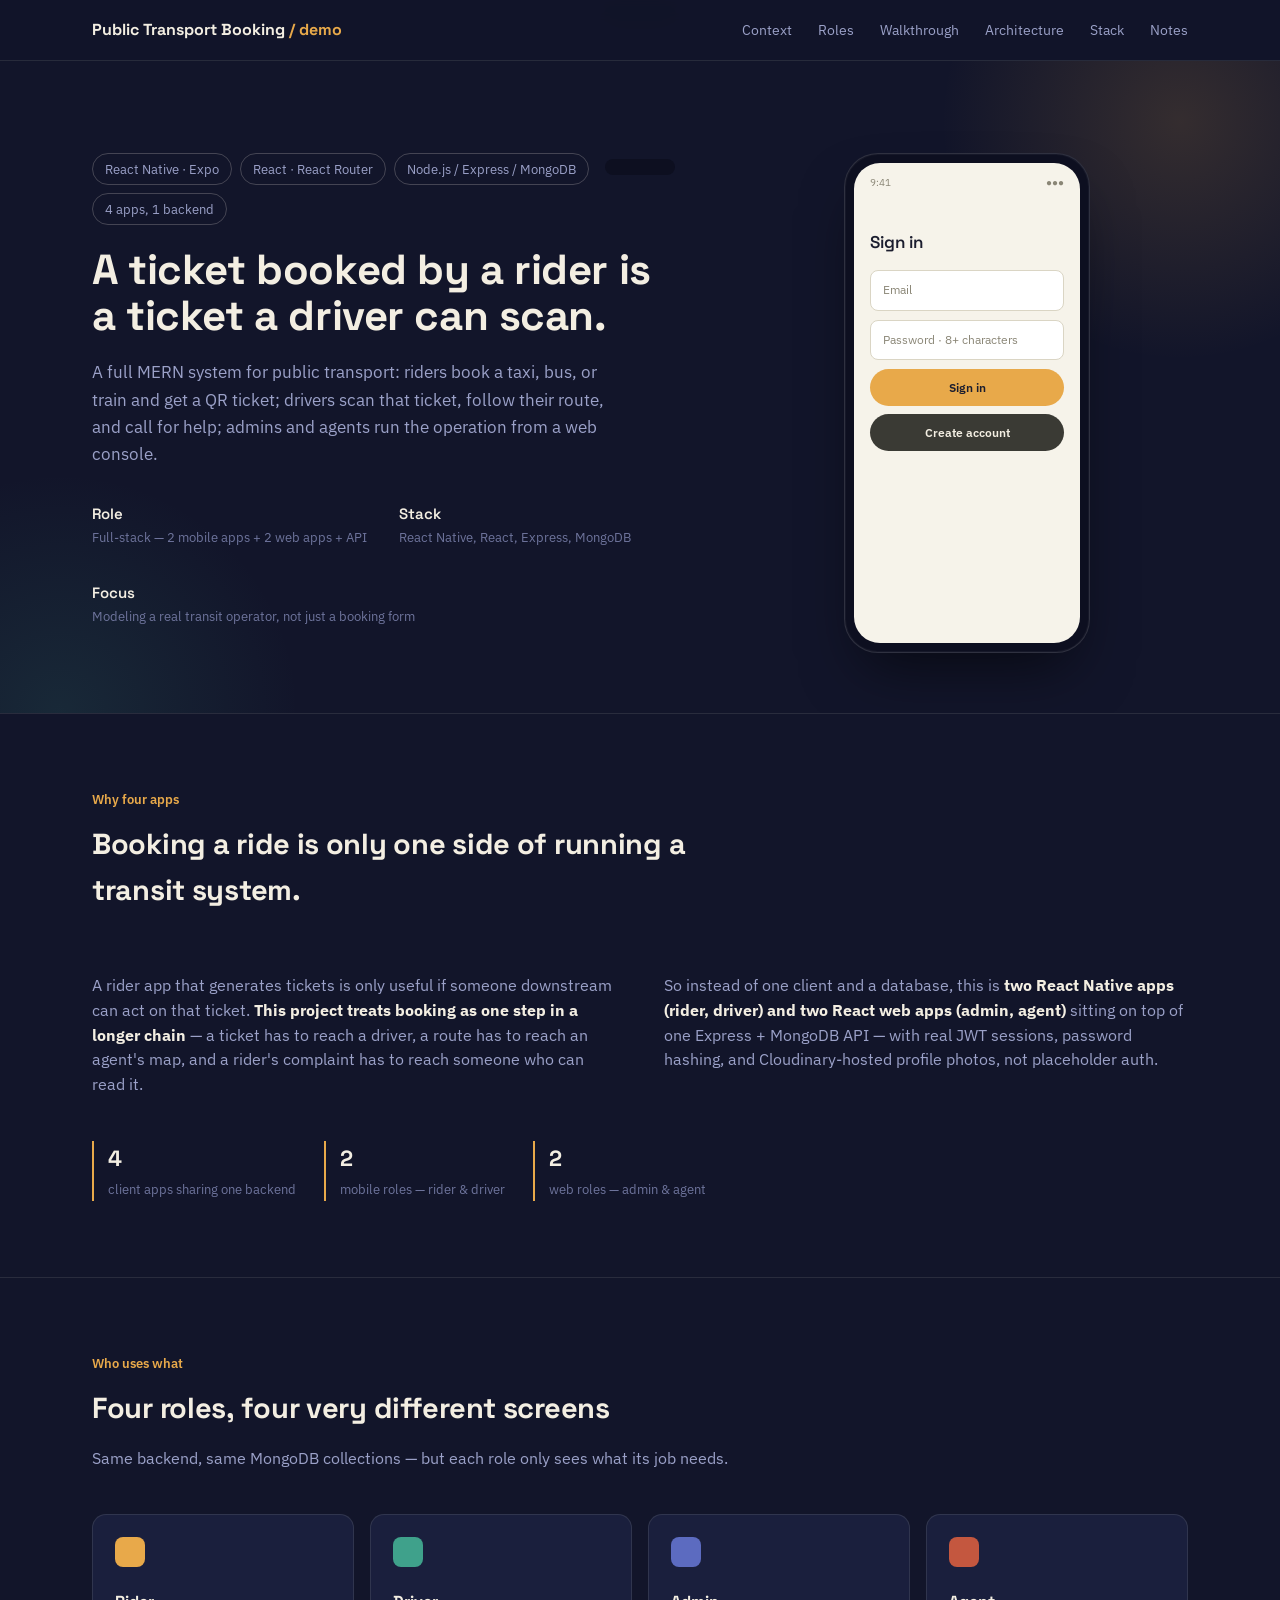
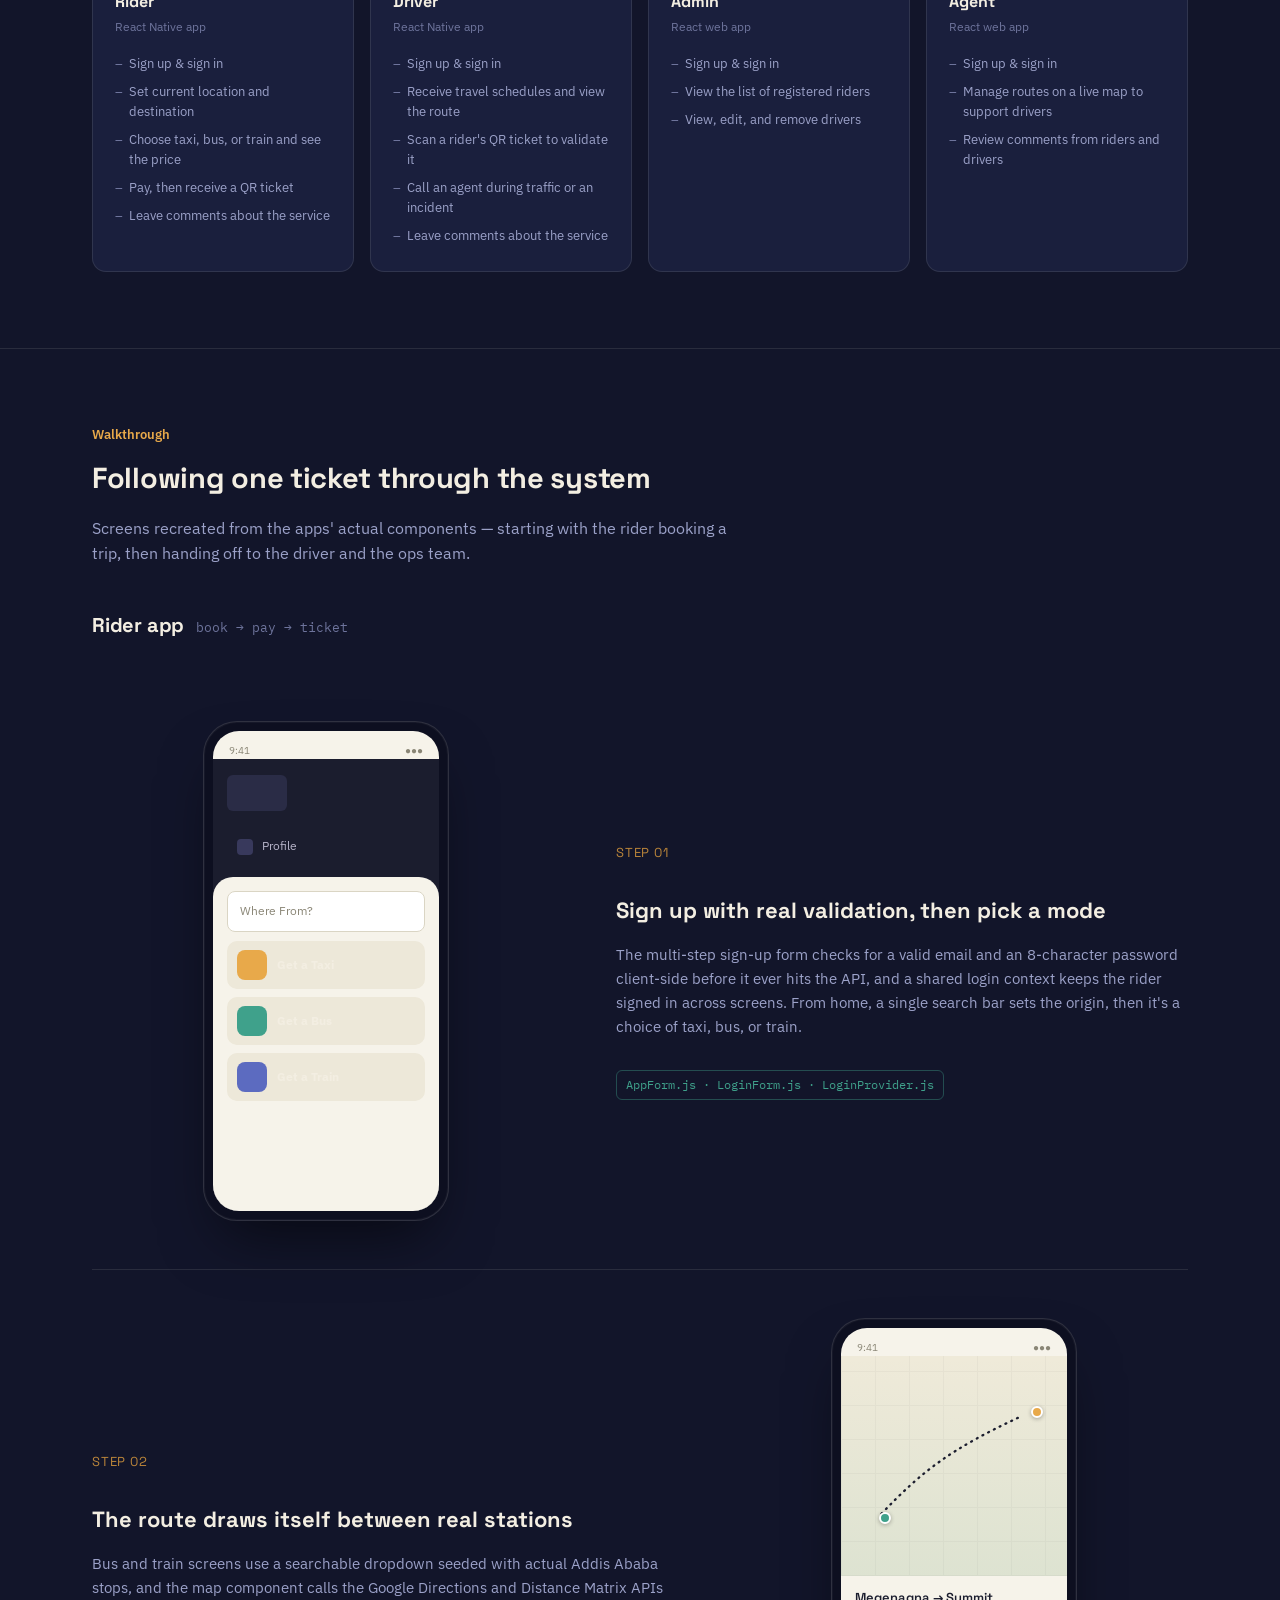
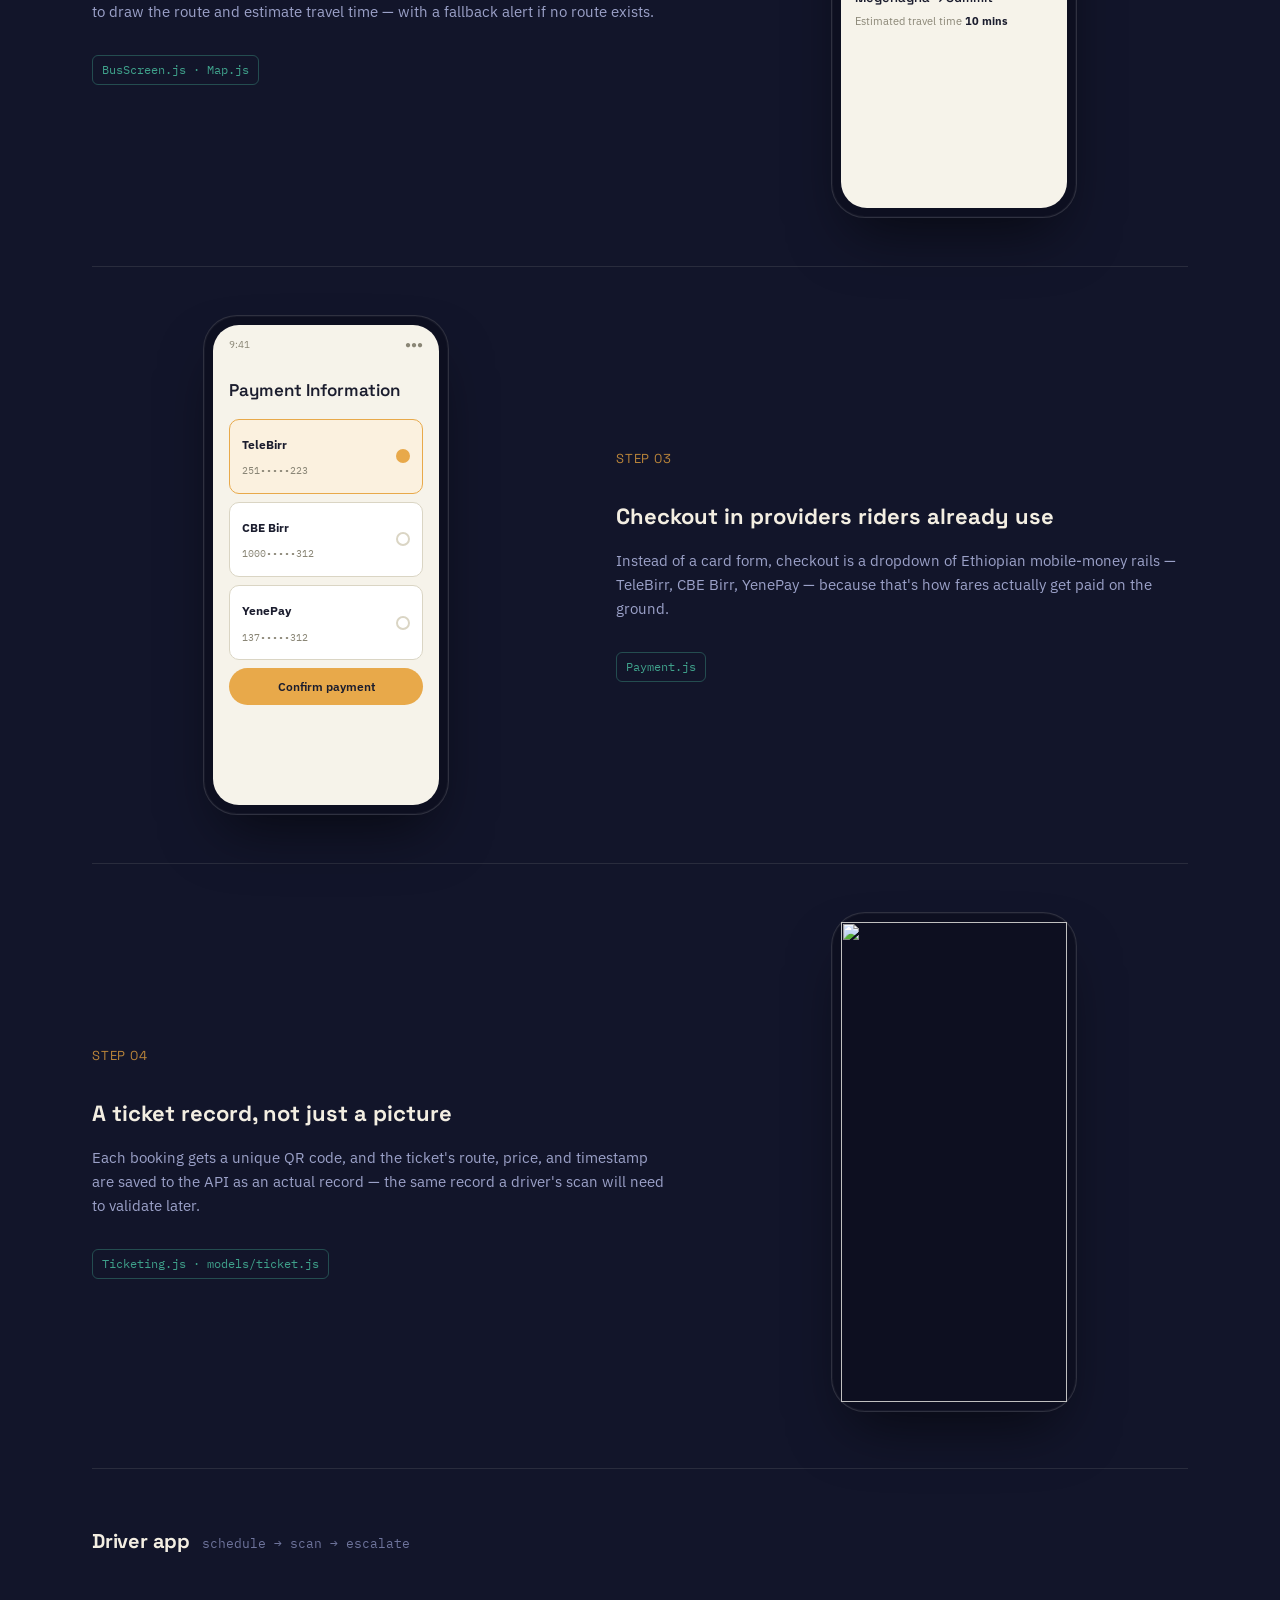
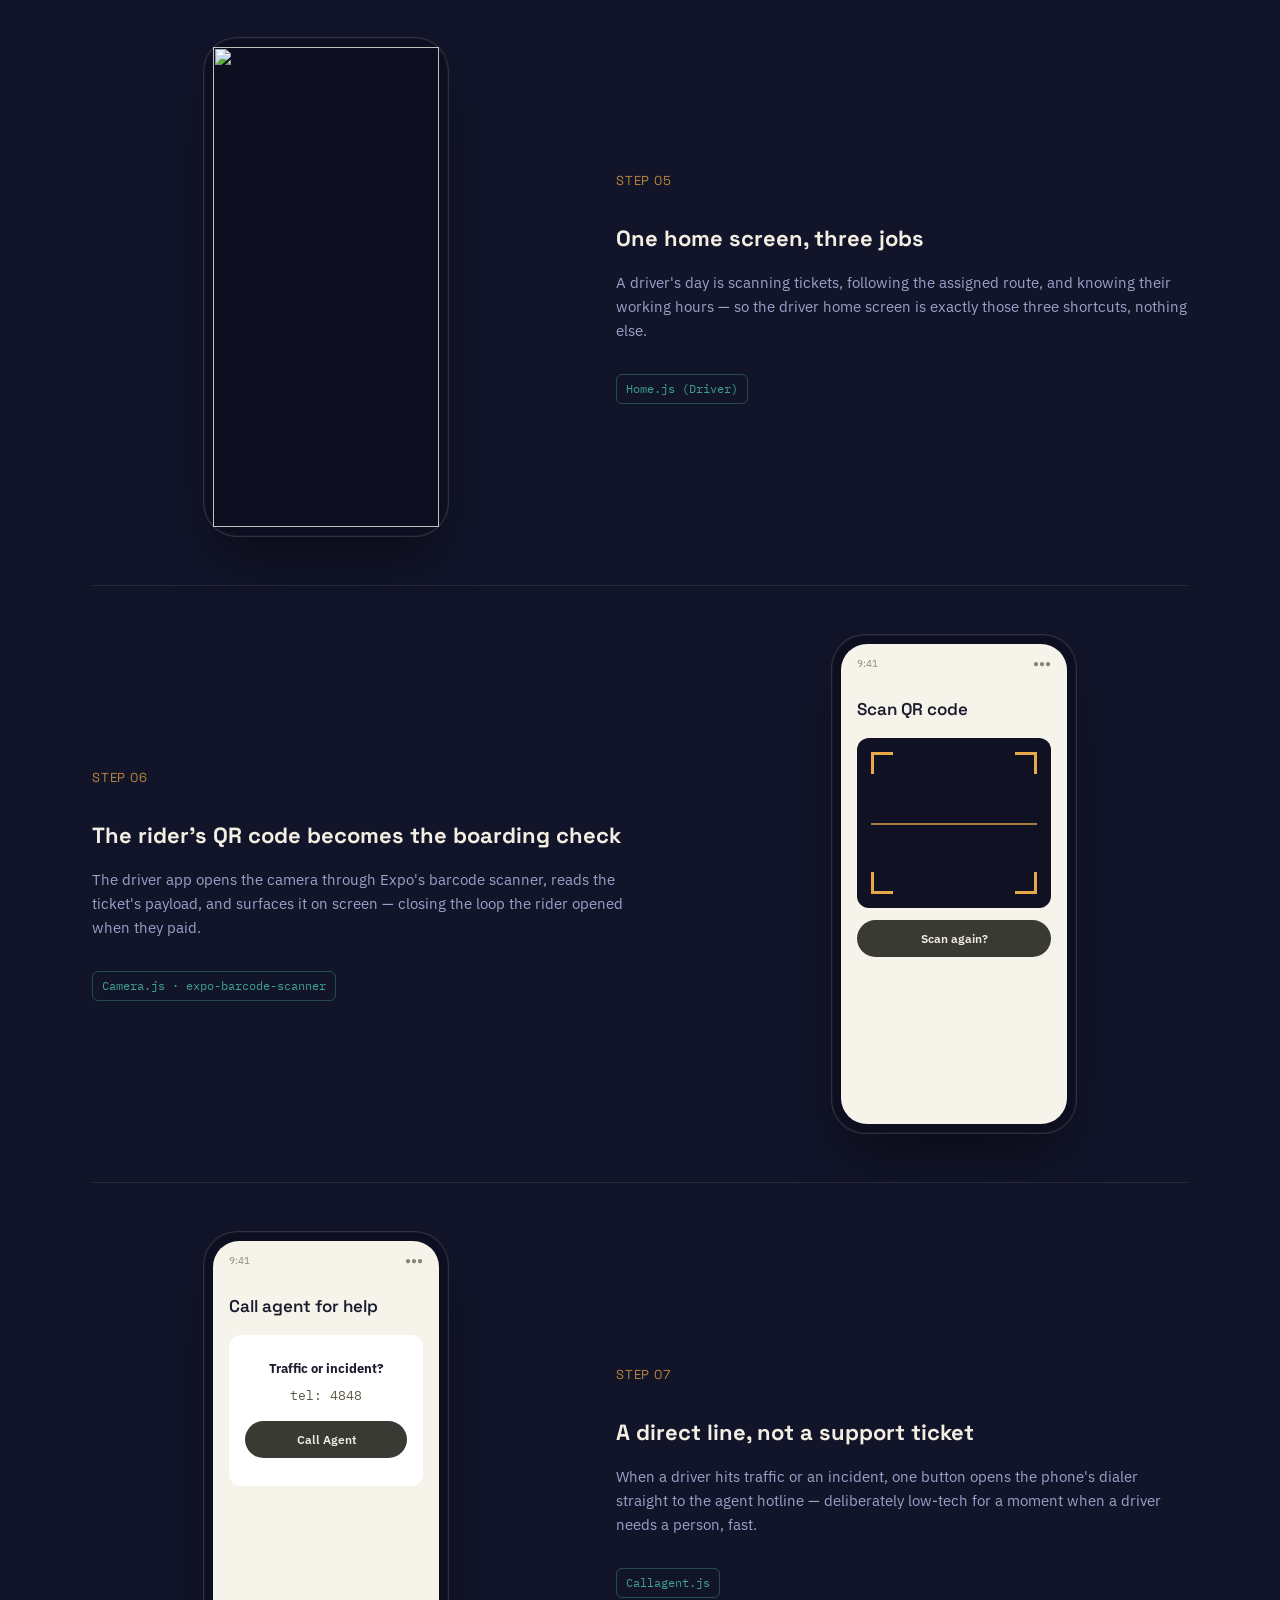
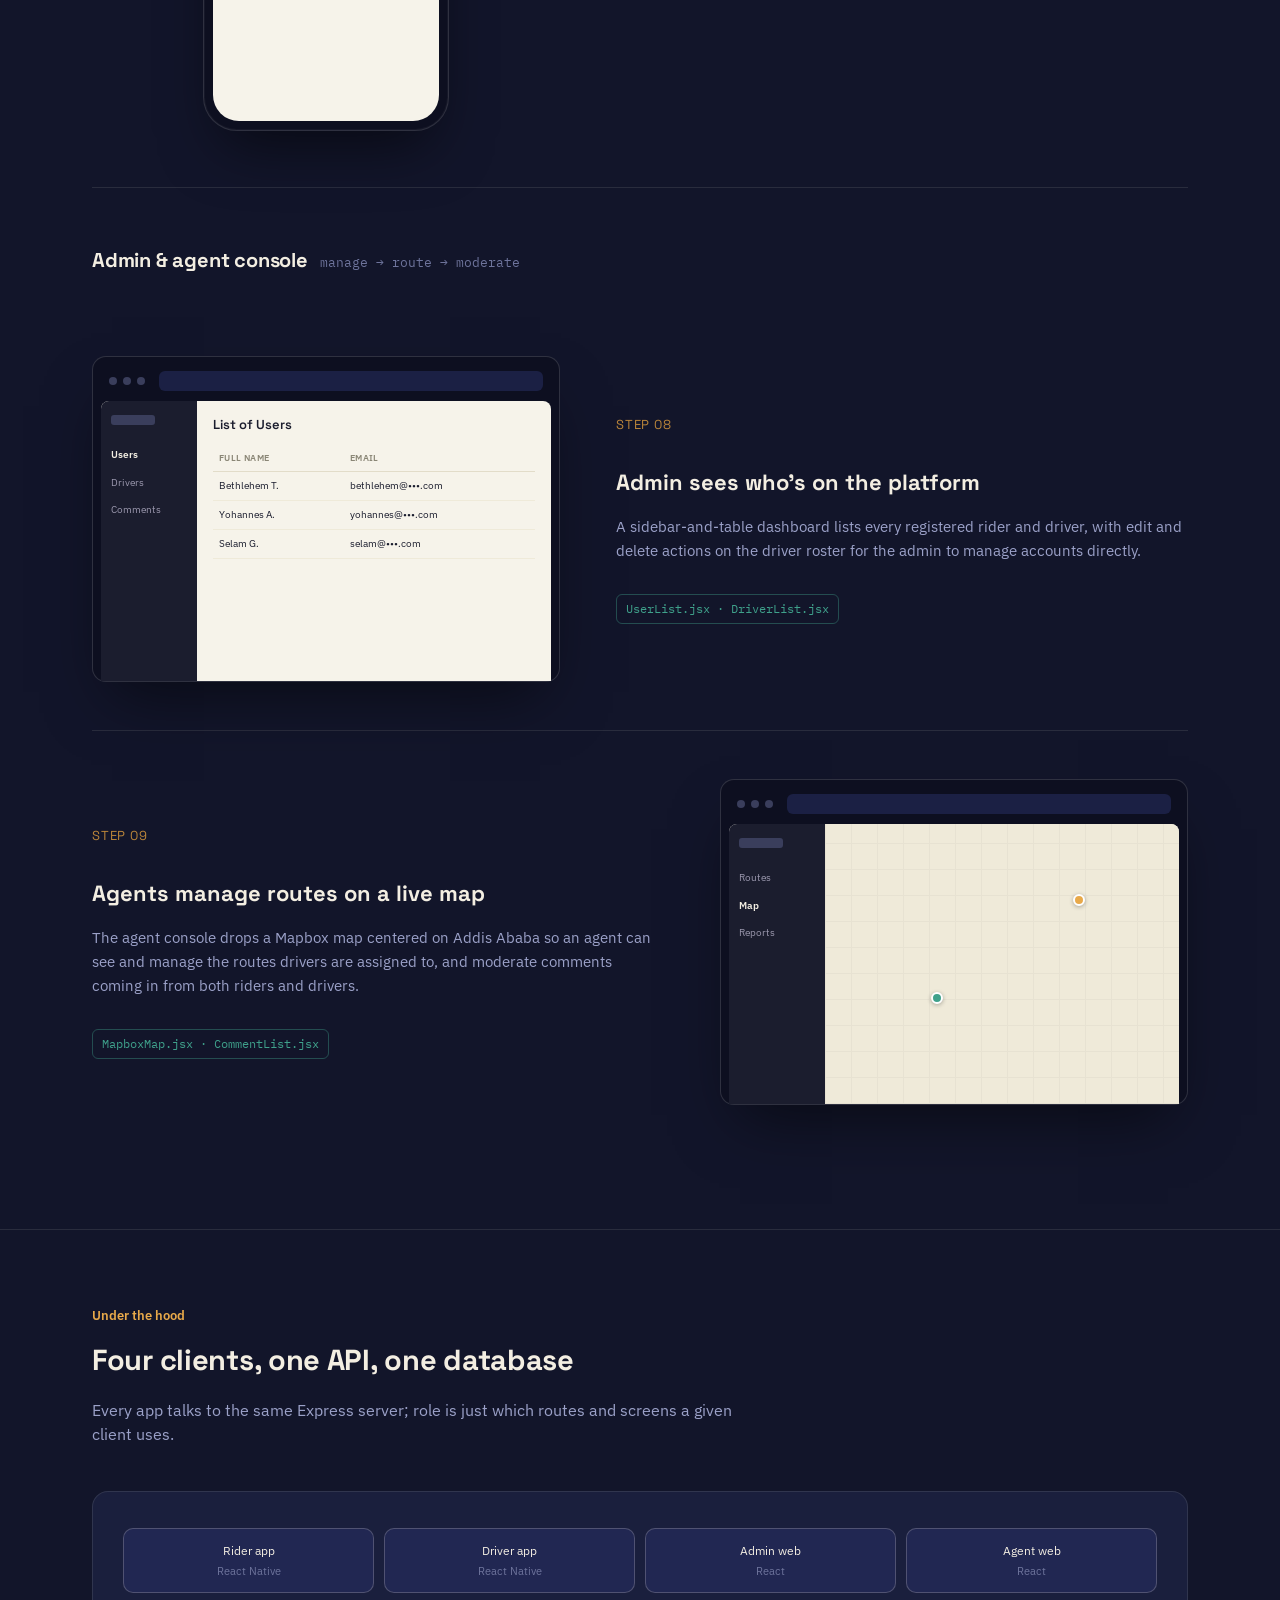
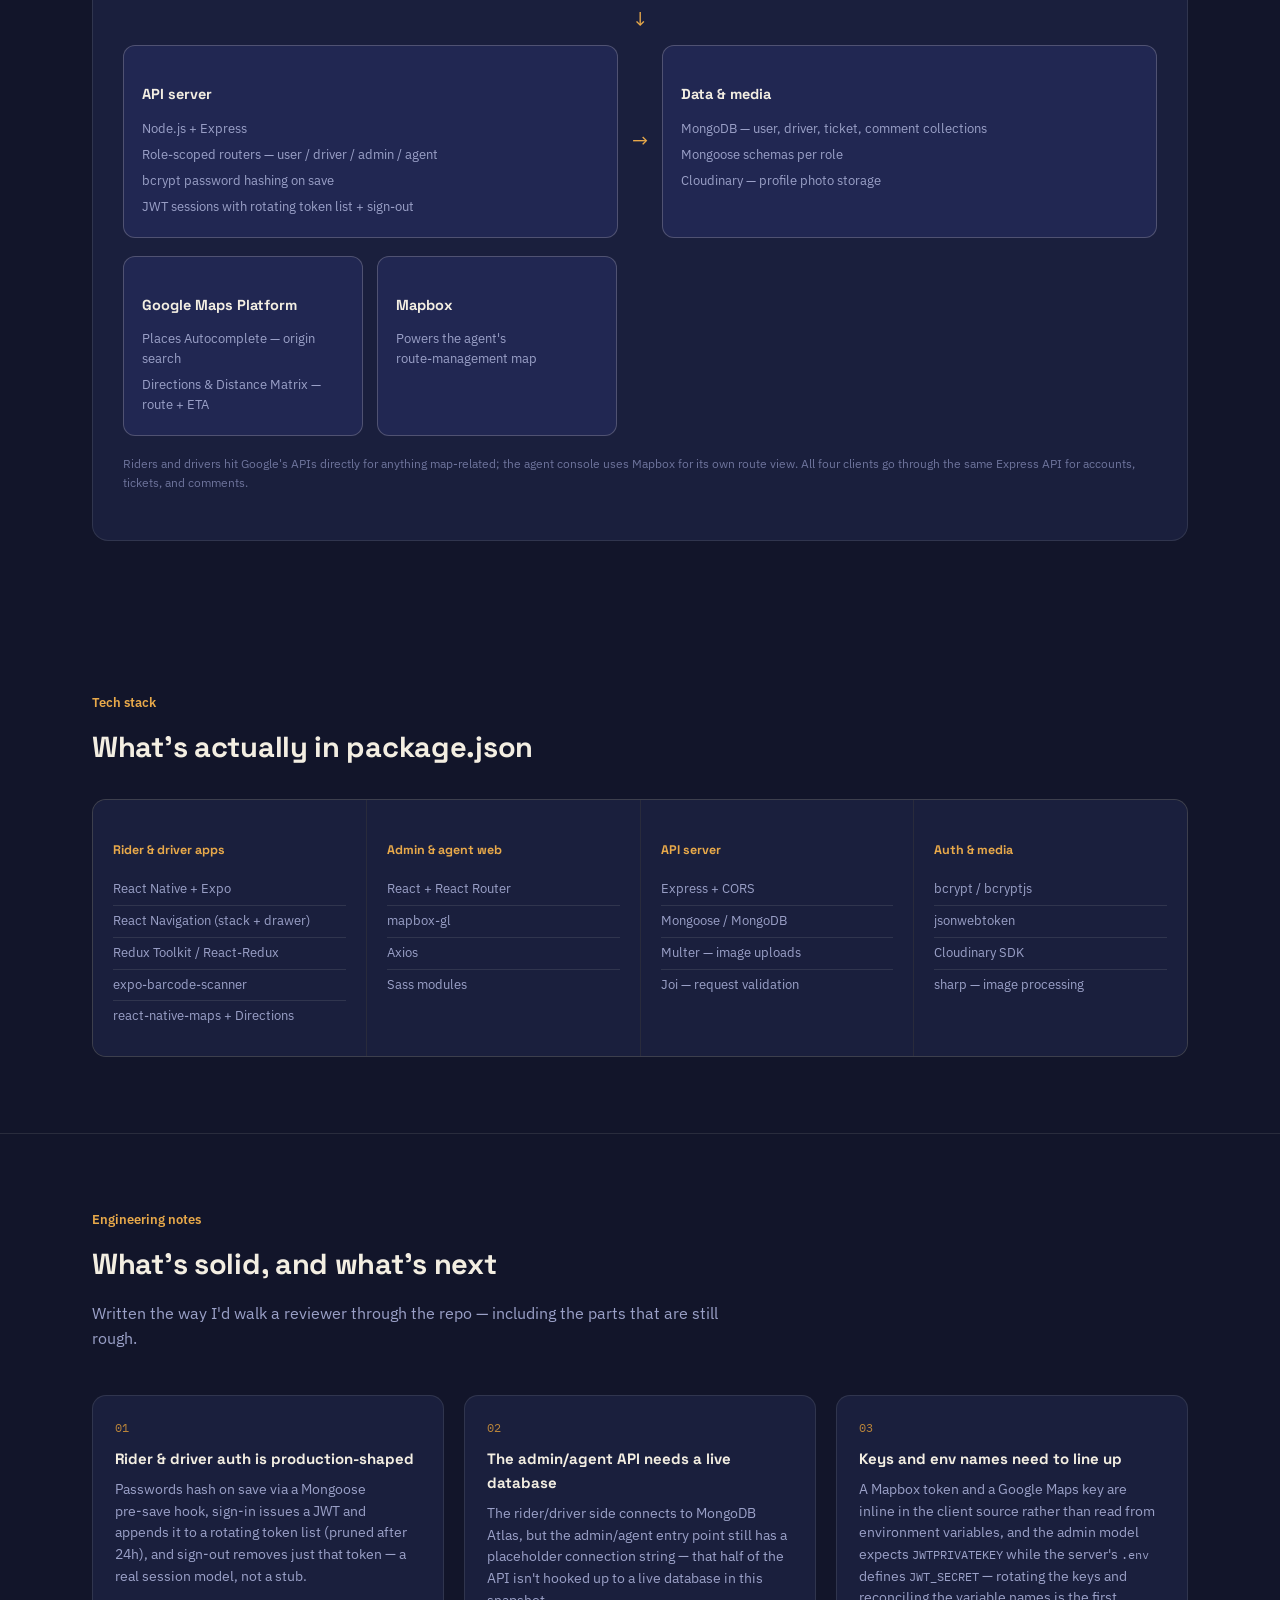
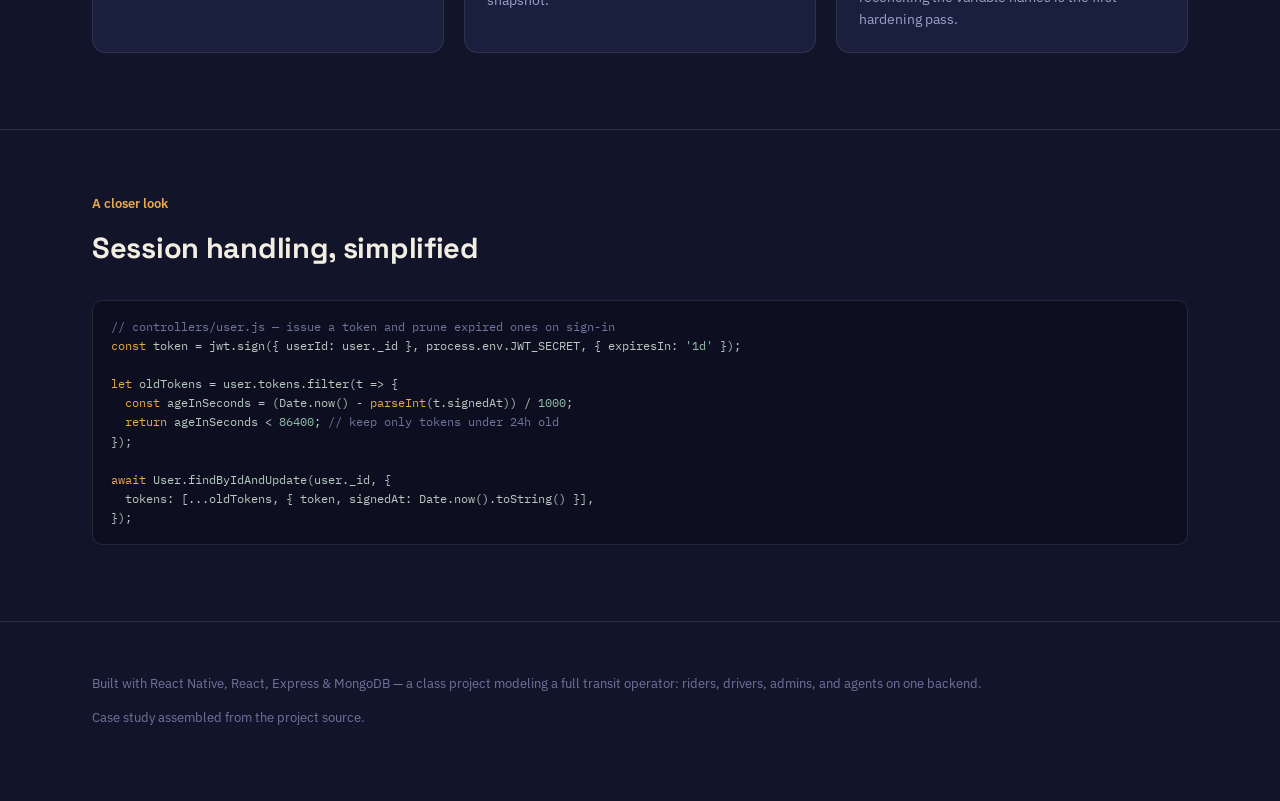
==== Online-Public-Transport-Booking.html @ f8496656 "Update Online-Public-Transport-Booking.html" ====
<!DOCTYPE html>
<html lang="en">
<head>
<meta charset="UTF-8">
<meta name="viewport" content="width=device-width, initial-scale=1.0">
<title>Online Public Transport Booking | Case Study</title>
<link rel="preconnect" href="https://fonts.googleapis.com">
<link href="https://fonts.googleapis.com/css2?family=Space+Grotesk:wght@400..700&family=IBM+Plex+Sans:wght@400;500;600&family=IBM+Plex+Mono:wght@400;500&display=swap" rel="stylesheet">
<style>
  :root{
    --bg:#12152A;
    --panel:#1A1F3D;
    --panel-2:#212752;
    --line:rgba(243,238,226,0.10);
    --line-strong:rgba(243,238,226,0.22);
    --gold:#E8A94A;
    --gold-dim:#B9843A;
    --teal:#3FA18B;
    --blue:#5C6BC0;
    --cream:#F3EEE2;
    --dim:#9BA1C8;
    --dim-2:#6E749C;
  }
  *{box-sizing:border-box;}
  html{scroll-behavior:smooth;}
  body{margin:0;background:var(--bg);color:var(--cream);font-family:'IBM Plex Sans', sans-serif;line-height:1.6;-webkit-font-smoothing:antialiased;}
  h1,h2,h3{font-family:'Space Grotesk', sans-serif;margin:0;font-weight:700;letter-spacing:-0.01em;}
  .mono{font-family:'IBM Plex Mono', monospace;}
  a{color:var(--gold);text-decoration:none;}
  .wrap{max-width:1160px;margin:0 auto;padding:0 32px;}
  @media (max-width:720px){.wrap{padding:0 20px;}}

  .topbar{position:sticky;top:0;z-index:50;background:rgba(18,21,42,0.88);backdrop-filter:blur(10px);border-bottom:1px solid var(--line);}
  .topbar .wrap{display:flex;align-items:center;justify-content:space-between;height:60px;}
  .brand{font-family:'Space Grotesk';font-weight:700;font-size:16px;color:var(--cream);}
  .brand span{color:var(--gold);}
  .topnav{display:flex;gap:26px;font-size:14px;color:var(--dim);}
  .topnav a{color:var(--dim);}
  .topnav a:hover{color:var(--cream);}
  @media (max-width:680px){.topnav{display:none;}}

  .hero{padding:92px 0 60px;position:relative;overflow:hidden;}
  .hero::before{content:"";position:absolute;top:-200px;right:-160px;width:520px;height:520px;background:radial-gradient(circle, rgba(232,169,74,0.16), transparent 65%);pointer-events:none;}
  .hero::after{content:"";position:absolute;bottom:-260px;left:-200px;width:520px;height:520px;background:radial-gradient(circle, rgba(63,161,139,0.14), transparent 65%);pointer-events:none;}
  .eyebrow-row{display:flex;gap:8px;flex-wrap:wrap;margin-bottom:22px;}
  .pill{font-size:12.5px;color:var(--dim);border:1px solid var(--line-strong);border-radius:100px;padding:5px 12px;}
  .hero-grid{display:grid;grid-template-columns:1.15fr 0.85fr;gap:56px;align-items:start;position:relative;z-index:1;}
  @media (max-width:860px){.hero-grid{grid-template-columns:1fr;}}
  .hero h1{font-size:42px;line-height:1.1;max-width:580px;}
  @media (max-width:520px){.hero h1{font-size:30px;}}
  .hero p.lede{font-size:17px;color:var(--dim);max-width:520px;margin-top:20px;}
  .hero-meta{display:flex;gap:32px;margin-top:34px;flex-wrap:wrap;}
  .hero-meta div{font-size:13px;color:var(--dim-2);}
  .hero-meta strong{display:block;color:var(--cream);font-family:'Space Grotesk';font-size:15px;font-weight:600;margin-bottom:2px;}

  /* phone mockup */
  .phone{width:246px;height:500px;border-radius:34px;background:#0D0F20;border:1px solid rgba(255,255,255,0.14);padding:9px;box-shadow:0 30px 60px -20px rgba(0,0,0,0.6), 0 0 0 1px rgba(255,255,255,0.04) inset;flex-shrink:0;margin:0 auto;}
  .phone .screen{width:100%;height:100%;background:#F6F3EA;border-radius:26px;overflow:hidden;position:relative;color:#1B1D2E;font-family:'IBM Plex Sans', sans-serif;}
  .phone .notch{position:absolute;top:6px;left:50%;transform:translateX(-50%);width:70px;height:16px;background:#0D0F20;border-radius:10px;z-index:5;}
  .screen .status{font-size:10px;color:#8A8676;display:flex;justify-content:space-between;padding:12px 16px 0;}
  .sc-pad{padding:14px 16px;}
  .sc-title{font-family:'Space Grotesk';font-weight:600;font-size:15px;margin:10px 0 14px;}
  .sc-field{background:#fff;border:1px solid #DAD5C4;border-radius:8px;padding:10px 12px;font-size:11.5px;color:#8A8676;margin-bottom:9px;}
  .sc-btn{border-radius:100px;padding:9px 0;text-align:center;font-size:12px;font-weight:600;margin-bottom:8px;}
  .sc-btn.solid{background:#C9C2AC;color:#1B1D2E;}
  .sc-btn.dark{background:#3A3A34;color:#F3EEE2;}
  .sc-btn.gold{background:var(--gold);color:#1B1D2E;}
  .err-note{font-size:10px;color:#C4573F;margin:-4px 0 10px;}

  /* browser / dashboard mockup */
  .browser{background:#0D0F20;border:1px solid rgba(255,255,255,0.14);border-radius:14px;padding:8px 8px 0;box-shadow:0 30px 60px -20px rgba(0,0,0,0.55);}
  .browser .chrome{display:flex;align-items:center;gap:6px;padding:6px 8px 10px;}
  .browser .dot{width:8px;height:8px;border-radius:50%;background:#3A3E5C;}
  .browser .addr{flex:1;height:20px;background:#1B2044;border-radius:6px;margin-left:8px;}
  .browser .frame{background:#F6F3EA;border-radius:8px 8px 0 0;overflow:hidden;display:flex;min-height:280px;color:#1B1D2E;font-family:'IBM Plex Sans', sans-serif;}
  .dash-side{width:96px;background:#1B1D2E;color:#EDEAE0;padding:14px 10px;flex-shrink:0;}
  .dash-side .brand-mini{width:44px;height:10px;background:#3A3E5C;border-radius:3px;margin-bottom:16px;}
  .dash-side .item{font-size:9.5px;color:#9B98AE;padding:6px 0;}
  .dash-side .item.active{color:#F3EEE2;font-weight:600;}
  .dash-main{flex:1;padding:14px 16px;}
  .dash-h{font-family:'Space Grotesk';font-size:13px;font-weight:600;margin-bottom:10px;}
  .dash-table{width:100%;border-collapse:collapse;font-size:10px;}
  .dash-table th{text-align:left;color:#8A8676;font-weight:600;padding:5px 6px;border-bottom:1px solid #E2DCC9;font-size:9px;text-transform:uppercase;letter-spacing:.04em;}
  .dash-table td{padding:6px 6px;border-bottom:1px solid #EFEAD9;}
  .badge{display:inline-block;font-size:8.5px;padding:2px 6px;border-radius:100px;background:#EDE8D9;color:#5C5846;}
  .dash-map{height:100%;background:repeating-linear-gradient(0deg,#E7E2D2 0 1px,transparent 1px 26px),repeating-linear-gradient(90deg,#E7E2D2 0 1px,transparent 1px 26px),#EFEAD9;position:relative;}

  section{padding:76px 0;}
  .section-head{max-width:640px;margin-bottom:44px;}
  .kicker{font-size:13px;color:var(--gold);font-weight:600;margin-bottom:10px;}
  .section-head h2{font-size:29px;}
  .section-head p{color:var(--dim);margin-top:14px;font-size:15.5px;}
  hr.rule{border:none;border-top:1px solid var(--line);margin:0;}

  .context-grid{display:grid;grid-template-columns:1fr 1fr;gap:48px;}
  @media (max-width:760px){.context-grid{grid-template-columns:1fr;}}
  .context-grid p{font-size:15.5px;color:var(--dim);}
  .context-grid p strong{color:var(--cream);}
  .stat-row{display:flex;gap:28px;margin-top:28px;flex-wrap:wrap;}
  .stat{border-left:2px solid var(--gold);padding-left:14px;}
  .stat b{display:block;font-family:'Space Grotesk';font-size:22px;}
  .stat span{font-size:12.5px;color:var(--dim-2);}

  /* role grid */
  .role-grid{display:grid;grid-template-columns:repeat(4,1fr);gap:16px;}
  @media (max-width:900px){.role-grid{grid-template-columns:repeat(2,1fr);}}
  @media (max-width:520px){.role-grid{grid-template-columns:1fr;}}
  .role-card{background:var(--panel);border:1px solid var(--line);border-radius:14px;padding:22px;}
  .role-swatch{width:30px;height:30px;border-radius:8px;margin-bottom:14px;}
  .role-card h4{font-family:'Space Grotesk';font-size:16px;margin-bottom:4px;}
  .role-card .role-app{font-size:11.5px;color:var(--dim-2);margin-bottom:12px;}
  .role-card ul{margin:0;padding-left:0;list-style:none;}
  .role-card li{font-size:12.5px;color:var(--dim);padding:4px 0;padding-left:14px;position:relative;}
  .role-card li::before{content:"–";position:absolute;left:0;color:var(--dim-2);}

  /* walkthrough sub-blocks */
  .flow-label{display:flex;align-items:baseline;gap:12px;margin:0 0 32px;}
  .flow-label h3{font-size:20px;}
  .flow-label span{font-size:12.5px;color:var(--dim-2);font-family:'IBM Plex Mono';}
  .step{display:grid;grid-template-columns:0.9fr 1.1fr;gap:56px;align-items:center;padding:48px 0;}
  .step:not(:last-child){border-bottom:1px solid var(--line);}
  .step.reverse{grid-template-columns:1.1fr 0.9fr;}
  .step.reverse .step-visual{order:2;}
  .step.reverse .step-copy{order:1;}
  @media (max-width:820px){
    .step, .step.reverse{grid-template-columns:1fr;gap:28px;}
    .step.reverse .step-visual, .step.reverse .step-copy{order:initial;}
  }
  .step-num{font-family:'Space Grotesk';font-size:13px;color:var(--gold-dim);letter-spacing:0.06em;margin-bottom:10px;}
  .step-copy h4{font-size:22px;margin-bottom:12px;font-family:'Space Grotesk';font-weight:700;}
  .step-copy p{color:var(--dim);font-size:15px;}
  .step-copy .tag{display:inline-block;margin-top:16px;font-size:12px;color:var(--teal);border:1px solid rgba(63,161,139,0.4);border-radius:6px;padding:4px 9px;font-family:'IBM Plex Mono';}
  .flow-block{margin-bottom:8px;}
  .flow-block:not(:last-child){padding-bottom:8px;border-bottom:1px solid var(--line);margin-bottom:56px;}

  /* mini screen widgets reused across mockups */
  .home-sidebar{background:#1B1D2E;color:#F3EEE2;height:100%;width:100%;padding:16px 14px;position:relative;}
  .home-tab{display:flex;align-items:center;gap:9px;padding:8px 10px;border-radius:8px;font-size:11.5px;margin-bottom:4px;color:#B7B4C9;}
  .home-dot{width:16px;height:16px;border-radius:4px;background:#38395C;flex-shrink:0;}
  .home-sheet{position:absolute;left:0;right:0;bottom:0;top:118px;background:#F6F3EA;border-radius:20px 20px 0 0;padding:14px 14px 0;}
  .opt-card{display:flex;align-items:center;gap:10px;background:#EDE8D9;border-radius:10px;padding:9px 10px;margin-bottom:8px;}
  .opt-ico{width:30px;height:30px;border-radius:8px;flex-shrink:0;}
  .opt-ico.taxi{background:#E8A94A;}
  .opt-ico.bus{background:#3FA18B;}
  .opt-ico.train{background:#5C6BC0;}
  .opt-ico.qr{background:#5C6BC0;}
  .opt-ico.route{background:#3FA18B;}
  .opt-ico.sched{background:#E8A94A;}
  .opt-card b{font-size:11.5px;}

  .dd{background:#fff;border:1px solid #DAD5C4;border-radius:10px;padding:11px 12px;margin-bottom:10px;}
  .dd small{display:block;font-size:9.5px;color:#8A8676;text-transform:uppercase;letter-spacing:0.05em;margin-bottom:3px;}
  .dd .val{font-size:12px;font-weight:600;}

  .map-area{height:220px;background:linear-gradient(0deg, rgba(63,161,139,0.10), transparent),repeating-linear-gradient(0deg, #E7E2D2 0 1px, transparent 1px 34px),repeating-linear-gradient(90deg, #E7E2D2 0 1px, transparent 1px 34px),#EFEAD9;position:relative;overflow:hidden;}
  .map-pin{width:12px;height:12px;border-radius:50%;position:absolute;border:2px solid #fff;box-shadow:0 1px 4px rgba(0,0,0,0.3);}
  .map-pin.green{background:#3FA18B;}
  .map-pin.gold{background:#E8A94A;}
  .map-route{position:absolute;stroke:#1B1D2E;stroke-width:2.5;stroke-dasharray:1 6;fill:none;stroke-linecap:round;}
  .map-card{background:#F6F3EA;padding:12px 14px;}
  .map-card .eta{font-size:11px;color:#8A8676;}
  .map-card .eta b{color:#1B1D2E;}

  .pay-row{display:flex;justify-content:space-between;align-items:center;background:#fff;border:1px solid #DAD5C4;border-radius:10px;padding:11px 12px;margin-bottom:8px;}
  .pay-row.selected{border-color:var(--gold);background:#FBF1DF;}
  .pay-row b{font-size:11.5px;}
  .pay-row span{font-size:9.5px;color:#8A8676;font-family:'IBM Plex Mono';}
  .pay-check{width:14px;height:14px;border-radius:50%;border:2px solid #DAD5C4;flex-shrink:0;}
  .pay-check.on{background:var(--gold);border-color:var(--gold);}

  .ticket-card{background:#fff;border-radius:14px;margin-top:6px;padding:16px;box-shadow:0 10px 24px -12px rgba(0,0,0,0.25);text-align:center;}
  .qr{width:110px;height:110px;margin:8px auto 12px;background:repeating-linear-gradient(0deg,#1B1D2E 0 6px, transparent 6px 12px),repeating-linear-gradient(90deg,#1B1D2E 0 6px, transparent 6px 12px);background-blend-mode:multiply;background-color:#fff;border-radius:6px;}
  .ticket-route{font-size:11px;color:#5C5846;}
  .ticket-route b{color:#1B1D2E;}
  .ticket-dash{border-top:1px dashed #DAD5C4;margin:10px 0;}
  .ticket-id{font-family:'IBM Plex Mono';font-size:9.5px;color:#8A8676;}

  .scan-box{background:#101223;border-radius:12px;height:170px;position:relative;margin:8px 0 12px;overflow:hidden;}
  .scan-corner{position:absolute;width:22px;height:22px;border:3px solid var(--gold);}
  .scan-corner.tl{top:14px;left:14px;border-right:none;border-bottom:none;}
  .scan-corner.tr{top:14px;right:14px;border-left:none;border-bottom:none;}
  .scan-corner.bl{bottom:14px;left:14px;border-right:none;border-top:none;}
  .scan-corner.br{bottom:14px;right:14px;border-left:none;border-top:none;}
  .scan-line{position:absolute;left:14px;right:14px;top:50%;height:2px;background:rgba(232,169,74,0.7);}
  .call-card{background:#fff;border-radius:12px;padding:20px 16px;text-align:center;margin-top:10px;}
  .call-num{font-family:'IBM Plex Mono';font-size:13px;color:#5C5846;margin:6px 0 14px;}

  /* architecture */
  .arch{background:var(--panel);border:1px solid var(--line);border-radius:16px;padding:36px 30px;}
  .arch-clients{display:grid;grid-template-columns:repeat(4,1fr);gap:10px;margin-bottom:0;}
  @media (max-width:760px){.arch-clients{grid-template-columns:repeat(2,1fr);}}
  .arch-client{background:var(--panel-2);border:1px solid var(--line-strong);border-radius:10px;padding:12px 12px;text-align:center;font-size:12px;color:var(--cream);}
  .arch-client span{display:block;font-size:10.5px;color:var(--dim-2);margin-top:3px;}
  .arch-down{display:flex;justify-content:center;color:var(--gold);font-size:20px;padding:10px 0;}
  .arch-row{display:flex;align-items:stretch;gap:0;flex-wrap:wrap;}
  .arch-box{background:var(--panel-2);border:1px solid var(--line-strong);border-radius:12px;padding:18px 18px;flex:1;min-width:190px;}
  .arch-box h4{font-family:'Space Grotesk';font-size:14.5px;margin-bottom:8px;color:var(--cream);}
  .arch-box ul{margin:0;padding-left:0;list-style:none;}
  .arch-box li{font-size:12.5px;color:var(--dim);padding:3px 0;}
  .arch-arrow{display:flex;align-items:center;justify-content:center;color:var(--gold);font-size:20px;padding:0 14px;flex:0 0 auto;}
  @media (max-width:820px){.arch-row{flex-direction:column;}.arch-arrow{transform:rotate(90deg);padding:6px 0;}}
  .arch-side{margin-top:18px;display:flex;gap:14px;flex-wrap:wrap;}
  .arch-side .arch-box{flex:0 1 240px;}
  .arch-note{font-size:12px;color:var(--dim-2);margin-top:18px;}

  .stack-grid{display:grid;grid-template-columns:repeat(4,1fr);gap:1px;background:var(--line);border:1px solid var(--line);border-radius:14px;overflow:hidden;}
  @media (max-width:900px){.stack-grid{grid-template-columns:repeat(2,1fr);}}
  .stack-col{background:var(--panel);padding:24px 20px;}
  .stack-col h4{font-size:12.5px;color:var(--gold);margin-bottom:14px;font-family:'Space Grotesk';}
  .stack-col ul{margin:0;padding:0;list-style:none;}
  .stack-col li{font-size:13px;color:var(--dim);padding:5px 0;border-top:1px solid var(--line);}
  .stack-col li:first-child{border-top:none;}

  .notes{display:grid;grid-template-columns:repeat(3,1fr);gap:20px;}
  @media (max-width:820px){.notes{grid-template-columns:1fr;}}
  .note-card{background:var(--panel);border:1px solid var(--line);border-radius:14px;padding:22px;}
  .note-card .num{font-family:'IBM Plex Mono';font-size:12px;color:var(--gold-dim);}
  .note-card h4{font-size:15px;margin:10px 0 8px;font-family:'Space Grotesk';}
  .note-card p{font-size:13.5px;color:var(--dim);margin:0;}

  code.snip{display:block;background:#0D0F20;border:1px solid var(--line);border-radius:10px;padding:16px 18px;font-family:'IBM Plex Mono';font-size:12px;color:#B7C9C0;overflow-x:auto;white-space:pre;line-height:1.6;}
  code.snip .k{color:#E8A94A;}
  code.snip .s{color:#8FBFA8;}
  code.snip .c{color:#6E749C;}

  footer{padding:52px 0 72px;border-top:1px solid var(--line);}
  footer .wrap{display:flex;justify-content:space-between;align-items:center;flex-wrap:wrap;gap:14px;}
  footer p{color:var(--dim-2);font-size:13px;margin:0;}
</style>
</head>
<body>

<div class="topbar">
  <div class="wrap">
    <div class="brand">Public Transport Booking <span>/ demo</span></div>
    <nav class="topnav">
      <a href="#context">Context</a>
      <a href="#roles">Roles</a>
      <a href="#walkthrough">Walkthrough</a>
      <a href="#architecture">Architecture</a>
      <a href="#stack">Stack</a>
      <a href="#notes">Notes</a>
    </nav>
  </div>
</div>

<header class="hero">
  <div class="wrap hero-grid">
    <div>
      <div class="eyebrow-row">
        <span class="pill">React Native · Expo</span>
        <span class="pill">React · React Router</span>
        <span class="pill">Node.js / Express / MongoDB</span>
        <span class="pill">4 apps, 1 backend</span>
      </div>
      <h1>A ticket booked by a rider is a ticket a driver can scan.</h1>
      <p class="lede">A full MERN system for public transport: riders book a taxi, bus, or train and get a QR ticket; drivers scan that ticket, follow their route, and call for help; admins and agents run the operation from a web console.</p>
      <div class="hero-meta">
        <div><strong>Role</strong>Full‑stack — 2 mobile apps + 2 web apps + API</div>
        <div><strong>Stack</strong>React Native, React, Express, MongoDB</div>
        <div><strong>Focus</strong>Modeling a real transit operator, not just a booking form</div>
      </div>
    </div>
    <div class="phone">
      <div class="notch"></div>
      <div class="screen">
        <div class="status"><span>9:41</span><span>●●●</span></div>
        <div class="sc-pad">
          <div class="sc-title" style="font-size:17px;margin-top:24px;">Sign in</div>
          <div class="sc-field">Email</div>
          <div class="sc-field">Password · 8+ characters</div>
          <div class="sc-btn gold">Sign in</div>
          <div class="sc-btn dark">Create account</div>
        </div>
      </div>
    </div>
  </div>
</header>

<hr class="rule">

<section id="context">
  <div class="wrap">
    <div class="section-head">
      <div class="kicker">Why four apps</div>
      <h2>Booking a ride is only one side of running a transit system.</h2>
    </div>
    <div class="context-grid">
      <p>A rider app that generates tickets is only useful if someone downstream can act on that ticket. <strong>This project treats booking as one step in a longer chain</strong> — a ticket has to reach a driver, a route has to reach an agent's map, and a rider's complaint has to reach someone who can read it.</p>
      <p>So instead of one client and a database, this is <strong>two React Native apps (rider, driver) and two React web apps (admin, agent)</strong> sitting on top of one Express + MongoDB API — with real JWT sessions, password hashing, and Cloudinary‑hosted profile photos, not placeholder auth.</p>
    </div>
    <div class="stat-row">
      <div class="stat"><b>4</b><span>client apps sharing one backend</span></div>
      <div class="stat"><b>2</b><span>mobile roles — rider &amp; driver</span></div>
      <div class="stat"><b>2</b><span>web roles — admin &amp; agent</span></div>
    </div>
  </div>
</section>

<hr class="rule">

<section id="roles">
  <div class="wrap">
    <div class="section-head">
      <div class="kicker">Who uses what</div>
      <h2>Four roles, four very different screens</h2>
      <p>Same backend, same MongoDB collections — but each role only sees what its job needs.</p>
    </div>
    <div class="role-grid">
      <div class="role-card">
        <div class="role-swatch" style="background:#E8A94A;"></div>
        <h4>Rider</h4>
        <div class="role-app">React Native app</div>
        <ul>
          <li>Sign up &amp; sign in</li>
          <li>Set current location and destination</li>
          <li>Choose taxi, bus, or train and see the price</li>
          <li>Pay, then receive a QR ticket</li>
          <li>Leave comments about the service</li>
        </ul>
      </div>
      <div class="role-card">
        <div class="role-swatch" style="background:#3FA18B;"></div>
        <h4>Driver</h4>
        <div class="role-app">React Native app</div>
        <ul>
          <li>Sign up &amp; sign in</li>
          <li>Receive travel schedules and view the route</li>
          <li>Scan a rider's QR ticket to validate it</li>
          <li>Call an agent during traffic or an incident</li>
          <li>Leave comments about the service</li>
        </ul>
      </div>
      <div class="role-card">
        <div class="role-swatch" style="background:#5C6BC0;"></div>
        <h4>Admin</h4>
        <div class="role-app">React web app</div>
        <ul>
          <li>Sign up &amp; sign in</li>
          <li>View the list of registered riders</li>
          <li>View, edit, and remove drivers</li>
        </ul>
      </div>
      <div class="role-card">
        <div class="role-swatch" style="background:#C4573F;"></div>
        <h4>Agent</h4>
        <div class="role-app">React web app</div>
        <ul>
          <li>Sign up &amp; sign in</li>
          <li>Manage routes on a live map to support drivers</li>
          <li>Review comments from riders and drivers</li>
        </ul>
      </div>
    </div>
  </div>
</section>

<hr class="rule">

<section id="walkthrough">
  <div class="wrap">
    <div class="section-head">
      <div class="kicker">Walkthrough</div>
      <h2>Following one ticket through the system</h2>
      <p>Screens recreated from the apps' actual components — starting with the rider booking a trip, then handing off to the driver and the ops team.</p>
    </div>

    <div class="flow-block">
      <div class="flow-label"><h3>Rider app</h3><span>book → pay → ticket</span></div>

      <div class="step">
        <div class="step-visual phone">
          <div class="notch"></div>
          <div class="screen">
            <div class="status"><span>9:41</span><span>●●●</span></div>
            <div class="home-sidebar">
              <div style="height:36px;width:60px;background:#2A2C46;border-radius:6px;margin-bottom:18px;"></div>
              <div class="home-tab"><div class="home-dot"></div>Profile</div>
              <div class="home-tab"><div class="home-dot"></div>Comments</div>
              <div class="home-tab" style="margin-top:18px;"><div class="home-dot"></div>Sign out</div>
              <div class="home-sheet">
                <div class="sc-field" style="margin-top:0;">Where From?</div>
                <div class="opt-card"><div class="opt-ico taxi"></div><b>Get a Taxi</b></div>
                <div class="opt-card"><div class="opt-ico bus"></div><b>Get a Bus</b></div>
                <div class="opt-card"><div class="opt-ico train"></div><b>Get a Train</b></div>
              </div>
            </div>
          </div>
        </div>
        <div class="step-copy">
          <div class="step-num">STEP 01</div>
          <h4>Sign up with real validation, then pick a mode</h4>
          <p>The multi‑step sign‑up form checks for a valid email and an 8‑character password client‑side before it ever hits the API, and a shared login context keeps the rider signed in across screens. From home, a single search bar sets the origin, then it's a choice of taxi, bus, or train.</p>
          <span class="tag">AppForm.js · LoginForm.js · LoginProvider.js</span>
        </div>
      </div>

      <div class="step reverse">
        <div class="step-visual phone">
          <div class="notch"></div>
          <div class="screen">
            <div class="status"><span>9:41</span><span>●●●</span></div>
            <div class="map-area">
              <svg class="map-route" viewBox="0 0 246 220" width="100%" height="100%">
                <path d="M 44 162 C 88 116, 118 92, 196 56" />
              </svg>
              <div class="map-pin green" style="left:38px;top:156px;"></div>
              <div class="map-pin gold" style="left:190px;top:50px;"></div>
            </div>
            <div class="map-card">
              <div class="sc-title" style="margin:0 0 4px;font-size:13px;">Megenagna → Summit</div>
              <div class="eta">Estimated travel time <b>10 mins</b></div>
            </div>
          </div>
        </div>
        <div class="step-copy">
          <div class="step-num">STEP 02</div>
          <h4>The route draws itself between real stations</h4>
          <p>Bus and train screens use a searchable dropdown seeded with actual Addis Ababa stops, and the map component calls the Google Directions and Distance Matrix APIs to draw the route and estimate travel time — with a fallback alert if no route exists.</p>
          <span class="tag">BusScreen.js · Map.js</span>
        </div>
      </div>

      <div class="step">
        <div class="step-visual phone">
          <div class="notch"></div>
          <div class="screen">
            <div class="status"><span>9:41</span><span>●●●</span></div>
            <div class="sc-pad">
              <div class="sc-title" style="font-size:17px;">Payment Information</div>
              <div class="pay-row selected"><div><b>TeleBirr</b><br><span>251•••••223</span></div><div class="pay-check on"></div></div>
              <div class="pay-row"><div><b>CBE Birr</b><br><span>1000•••••312</span></div><div class="pay-check"></div></div>
              <div class="pay-row"><div><b>YenePay</b><br><span>137•••••312</span></div><div class="pay-check"></div></div>
              <div class="sc-btn gold" style="margin-top:6px;">Confirm payment</div>
            </div>
          </div>
        </div>
        <div class="step-copy">
          <div class="step-num">STEP 03</div>
          <h4>Checkout in providers riders already use</h4>
          <p>Instead of a card form, checkout is a dropdown of Ethiopian mobile‑money rails — TeleBirr, CBE Birr, YenePay — because that's how fares actually get paid on the ground.</p>
          <span class="tag">Payment.js</span>
        </div>
      </div>

      <div class="step reverse">
        <div class="step-copy">
          <div class="step-num">STEP 04</div>
          <h4>A ticket record, not just a picture</h4>
          <p>Each booking gets a unique QR code, and the ticket's route, price, and timestamp are saved to the API as an actual record — the same record a driver's scan will need to validate later.</p>
          <span class="tag">Ticketing.js · models/ticket.js</span>
        </div>
        <div class="step-visual phone">
          <img src="ClientQRCode.jpg" height="100%" width="100%">
        </div>
      </div>
    </div>

    <div class="flow-block">
      <div class="flow-label"><h3>Driver app</h3><span>schedule → scan → escalate</span></div>

      <div class="step">
        <div class="step-visual phone">
          <img src="DriverHomeImg.jpg" height="100%" width="100%">
        </div>
        <div class="step-copy">
          <div class="step-num">STEP 05</div>
          <h4>One home screen, three jobs</h4>
          <p>A driver's day is scanning tickets, following the assigned route, and knowing their working hours — so the driver home screen is exactly those three shortcuts, nothing else.</p>
          <span class="tag">Home.js (Driver)</span>
        </div>
      </div>

      <div class="step reverse">
        <div class="step-visual phone">
          <div class="notch"></div>
          <div class="screen">
            <div class="status"><span>9:41</span><span>●●●</span></div>
            <div class="sc-pad">
              <div class="sc-title" style="font-size:17px;">Scan QR code</div>
              <div class="scan-box">
                <div class="scan-corner tl"></div><div class="scan-corner tr"></div>
                <div class="scan-corner bl"></div><div class="scan-corner br"></div>
                <div class="scan-line"></div>
              </div>
              <div class="sc-btn dark">Scan again?</div>
            </div>
          </div>
        </div>
        <div class="step-copy">
          <div class="step-num">STEP 06</div>
          <h4>The rider's QR code becomes the boarding check</h4>
          <p>The driver app opens the camera through Expo's barcode scanner, reads the ticket's payload, and surfaces it on screen — closing the loop the rider opened when they paid.</p>
          <span class="tag">Camera.js · expo-barcode-scanner</span>
        </div>
      </div>

      <div class="step">
        <div class="step-visual phone">
          <div class="notch"></div>
          <div class="screen">
            <div class="status"><span>9:41</span><span>●●●</span></div>
            <div class="sc-pad">
              <div class="sc-title" style="font-size:17px;">Call agent for help</div>
              <div class="call-card">
                <b style="font-size:13px;">Traffic or incident?</b>
                <div class="call-num">tel: 4848</div>
                <div class="sc-btn dark">Call Agent</div>
              </div>
            </div>
          </div>
        </div>
        <div class="step-copy">
          <div class="step-num">STEP 07</div>
          <h4>A direct line, not a support ticket</h4>
          <p>When a driver hits traffic or an incident, one button opens the phone's dialer straight to the agent hotline — deliberately low‑tech for a moment when a driver needs a person, fast.</p>
          <span class="tag">Callagent.js</span>
        </div>
      </div>
    </div>

    <div class="flow-block" style="margin-bottom:0;border-bottom:none;padding-bottom:0;">
      <div class="flow-label"><h3>Admin &amp; agent console</h3><span>manage → route → moderate</span></div>

      <div class="step">
        <div class="step-visual browser">
          <div class="chrome"><div class="dot"></div><div class="dot"></div><div class="dot"></div><div class="addr"></div></div>
          <div class="frame">
            <div class="dash-side">
              <div class="brand-mini"></div>
              <div class="item active">Users</div>
              <div class="item">Drivers</div>
              <div class="item">Comments</div>
            </div>
            <div class="dash-main">
              <div class="dash-h">List of Users</div>
              <table class="dash-table">
                <tr><th>Full name</th><th>Email</th></tr>
                <tr><td>Bethlehem T.</td><td>bethlehem@•••.com</td></tr>
                <tr><td>Yohannes A.</td><td>yohannes@•••.com</td></tr>
                <tr><td>Selam G.</td><td>selam@•••.com</td></tr>
              </table>
            </div>
          </div>
        </div>
        <div class="step-copy">
          <div class="step-num">STEP 08</div>
          <h4>Admin sees who's on the platform</h4>
          <p>A sidebar‑and‑table dashboard lists every registered rider and driver, with edit and delete actions on the driver roster for the admin to manage accounts directly.</p>
          <span class="tag">UserList.jsx · DriverList.jsx</span>
        </div>
      </div>

      <div class="step reverse">
        <div class="step-visual browser">
          <div class="chrome"><div class="dot"></div><div class="dot"></div><div class="dot"></div><div class="addr"></div></div>
          <div class="frame">
            <div class="dash-side">
              <div class="brand-mini"></div>
              <div class="item">Routes</div>
              <div class="item active">Map</div>
              <div class="item">Reports</div>
            </div>
            <div class="dash-main" style="padding:0;">
              <div class="dash-map">
                <div class="map-pin green" style="left:30%;top:60%;"></div>
                <div class="map-pin gold" style="left:70%;top:25%;"></div>
              </div>
            </div>
          </div>
        </div>
        <div class="step-copy">
          <div class="step-num">STEP 09</div>
          <h4>Agents manage routes on a live map</h4>
          <p>The agent console drops a Mapbox map centered on Addis Ababa so an agent can see and manage the routes drivers are assigned to, and moderate comments coming in from both riders and drivers.</p>
          <span class="tag">MapboxMap.jsx · CommentList.jsx</span>
        </div>
      </div>
    </div>

  </div>
</section>

<hr class="rule">

<section id="architecture">
  <div class="wrap">
    <div class="section-head">
      <div class="kicker">Under the hood</div>
      <h2>Four clients, one API, one database</h2>
      <p>Every app talks to the same Express server; role is just which routes and screens a given client uses.</p>
    </div>
    <div class="arch">
      <div class="arch-clients">
        <div class="arch-client">Rider app<span>React Native</span></div>
        <div class="arch-client">Driver app<span>React Native</span></div>
        <div class="arch-client">Admin web<span>React</span></div>
        <div class="arch-client">Agent web<span>React</span></div>
      </div>
      <div class="arch-down">↓</div>
      <div class="arch-row">
        <div class="arch-box">
          <h4>API server</h4>
          <ul>
            <li>Node.js + Express</li>
            <li>Role‑scoped routers — user / driver / admin / agent</li>
            <li>bcrypt password hashing on save</li>
            <li>JWT sessions with rotating token list + sign‑out</li>
          </ul>
        </div>
        <div class="arch-arrow">→</div>
        <div class="arch-box">
          <h4>Data &amp; media</h4>
          <ul>
            <li>MongoDB — user, driver, ticket, comment collections</li>
            <li>Mongoose schemas per role</li>
            <li>Cloudinary — profile photo storage</li>
          </ul>
        </div>
      </div>
      <div class="arch-side">
        <div class="arch-box">
          <h4>Google Maps Platform</h4>
          <ul>
            <li>Places Autocomplete — origin search</li>
            <li>Directions &amp; Distance Matrix — route + ETA</li>
          </ul>
        </div>
        <div class="arch-box">
          <h4>Mapbox</h4>
          <ul>
            <li>Powers the agent's route‑management map</li>
          </ul>
        </div>
      </div>
      <p class="arch-note">Riders and drivers hit Google's APIs directly for anything map‑related; the agent console uses Mapbox for its own route view. All four clients go through the same Express API for accounts, tickets, and comments.</p>
    </div>
  </div>
</section>

<section id="stack">
  <div class="wrap">
    <div class="section-head" style="margin-bottom:28px;">
      <div class="kicker">Tech stack</div>
      <h2>What's actually in package.json</h2>
    </div>
    <div class="stack-grid">
      <div class="stack-col">
        <h4>Rider &amp; driver apps</h4>
        <ul>
          <li>React Native + Expo</li>
          <li>React Navigation (stack + drawer)</li>
          <li>Redux Toolkit / React‑Redux</li>
          <li>expo-barcode-scanner</li>
          <li>react-native-maps + Directions</li>
        </ul>
      </div>
      <div class="stack-col">
        <h4>Admin &amp; agent web</h4>
        <ul>
          <li>React + React Router</li>
          <li>mapbox-gl</li>
          <li>Axios</li>
          <li>Sass modules</li>
        </ul>
      </div>
      <div class="stack-col">
        <h4>API server</h4>
        <ul>
          <li>Express + CORS</li>
          <li>Mongoose / MongoDB</li>
          <li>Multer — image uploads</li>
          <li>Joi — request validation</li>
        </ul>
      </div>
      <div class="stack-col">
        <h4>Auth &amp; media</h4>
        <ul>
          <li>bcrypt / bcryptjs</li>
          <li>jsonwebtoken</li>
          <li>Cloudinary SDK</li>
          <li>sharp — image processing</li>
        </ul>
      </div>
    </div>
  </div>
</section>

<hr class="rule">

<section id="notes">
  <div class="wrap">
    <div class="section-head">
      <div class="kicker">Engineering notes</div>
      <h2>What's solid, and what's next</h2>
      <p>Written the way I'd walk a reviewer through the repo — including the parts that are still rough.</p>
    </div>
    <div class="notes">
      <div class="note-card">
        <div class="num">01</div>
        <h4>Rider &amp; driver auth is production‑shaped</h4>
        <p>Passwords hash on save via a Mongoose pre‑save hook, sign‑in issues a JWT and appends it to a rotating token list (pruned after 24h), and sign‑out removes just that token — a real session model, not a stub.</p>
      </div>
      <div class="note-card">
        <div class="num">02</div>
        <h4>The admin/agent API needs a live database</h4>
        <p>The rider/driver side connects to MongoDB Atlas, but the admin/agent entry point still has a placeholder connection string — that half of the API isn't hooked up to a live database in this snapshot.</p>
      </div>
      <div class="note-card">
        <div class="num">03</div>
        <h4>Keys and env names need to line up</h4>
        <p>A Mapbox token and a Google Maps key are inline in the client source rather than read from environment variables, and the admin model expects <span class="mono" style="font-size:12px;">JWTPRIVATEKEY</span> while the server's <span class="mono" style="font-size:12px;">.env</span> defines <span class="mono" style="font-size:12px;">JWT_SECRET</span> — rotating the keys and reconciling the variable names is the first hardening pass.</p>
      </div>
    </div>
  </div>
</section>

<hr class="rule">

<section style="padding-top:64px;">
  <div class="wrap">
    <div class="section-head" style="margin-bottom:28px;">
      <div class="kicker">A closer look</div>
      <h2>Session handling, simplified</h2>
    </div>
    <code class="snip"><span class="c">// controllers/user.js — issue a token and prune expired ones on sign-in</span>
<span class="k">const</span> token = jwt.sign({ userId: user._id }, process.env.JWT_SECRET, { expiresIn: <span class="s">'1d'</span> });

<span class="k">let</span> oldTokens = user.tokens.filter(t => {
  <span class="k">const</span> ageInSeconds = (Date.now() - <span class="k">parseInt</span>(t.signedAt)) / <span class="s">1000</span>;
  <span class="k">return</span> ageInSeconds < <span class="s">86400</span>; <span class="c">// keep only tokens under 24h old</span>
});

<span class="k">await</span> User.findByIdAndUpdate(user._id, {
  tokens: [...oldTokens, { token, signedAt: Date.now().toString() }],
});</code>
  </div>
</section>

<footer>
  <div class="wrap">
    <p>Built with React Native, React, Express &amp; MongoDB — a class project modeling a full transit operator: riders, drivers, admins, and agents on one backend.</p>
    <p>Case study assembled from the project source.</p>
  </div>
</footer>

</body>
</html>
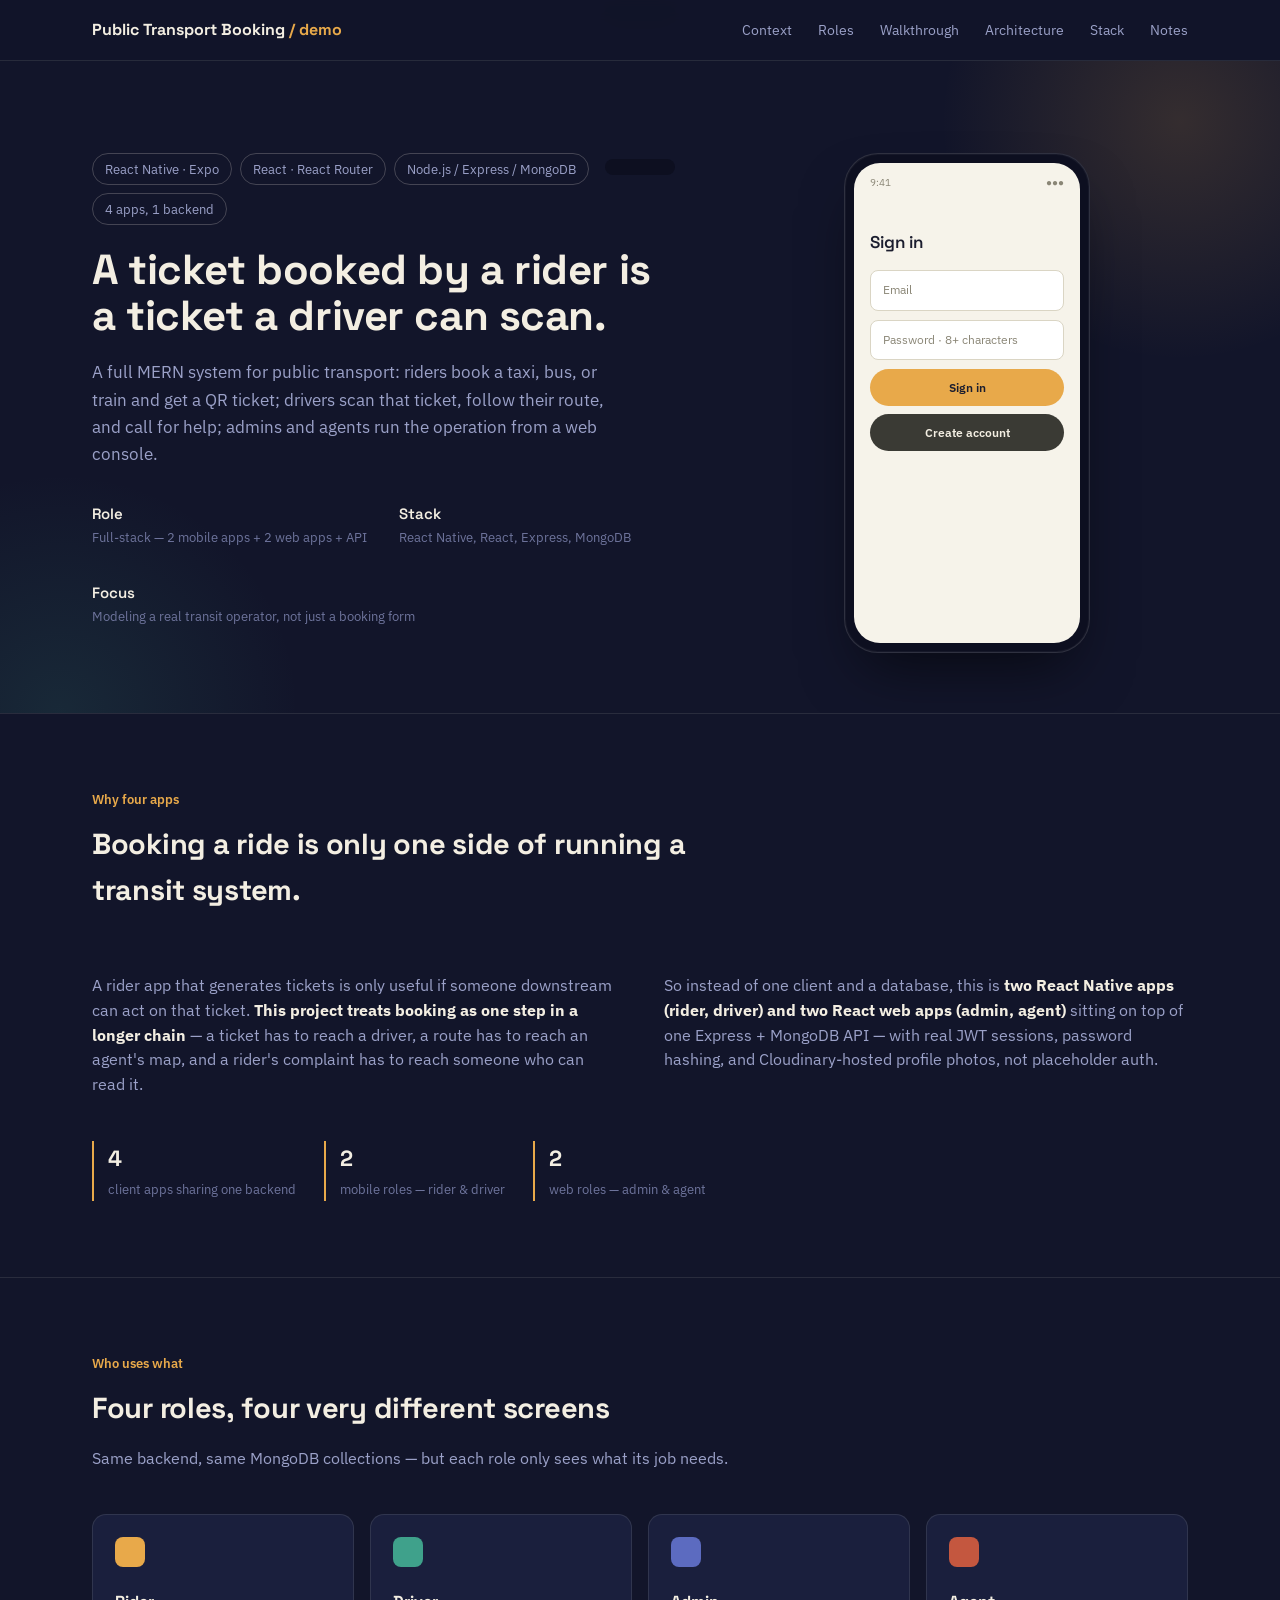
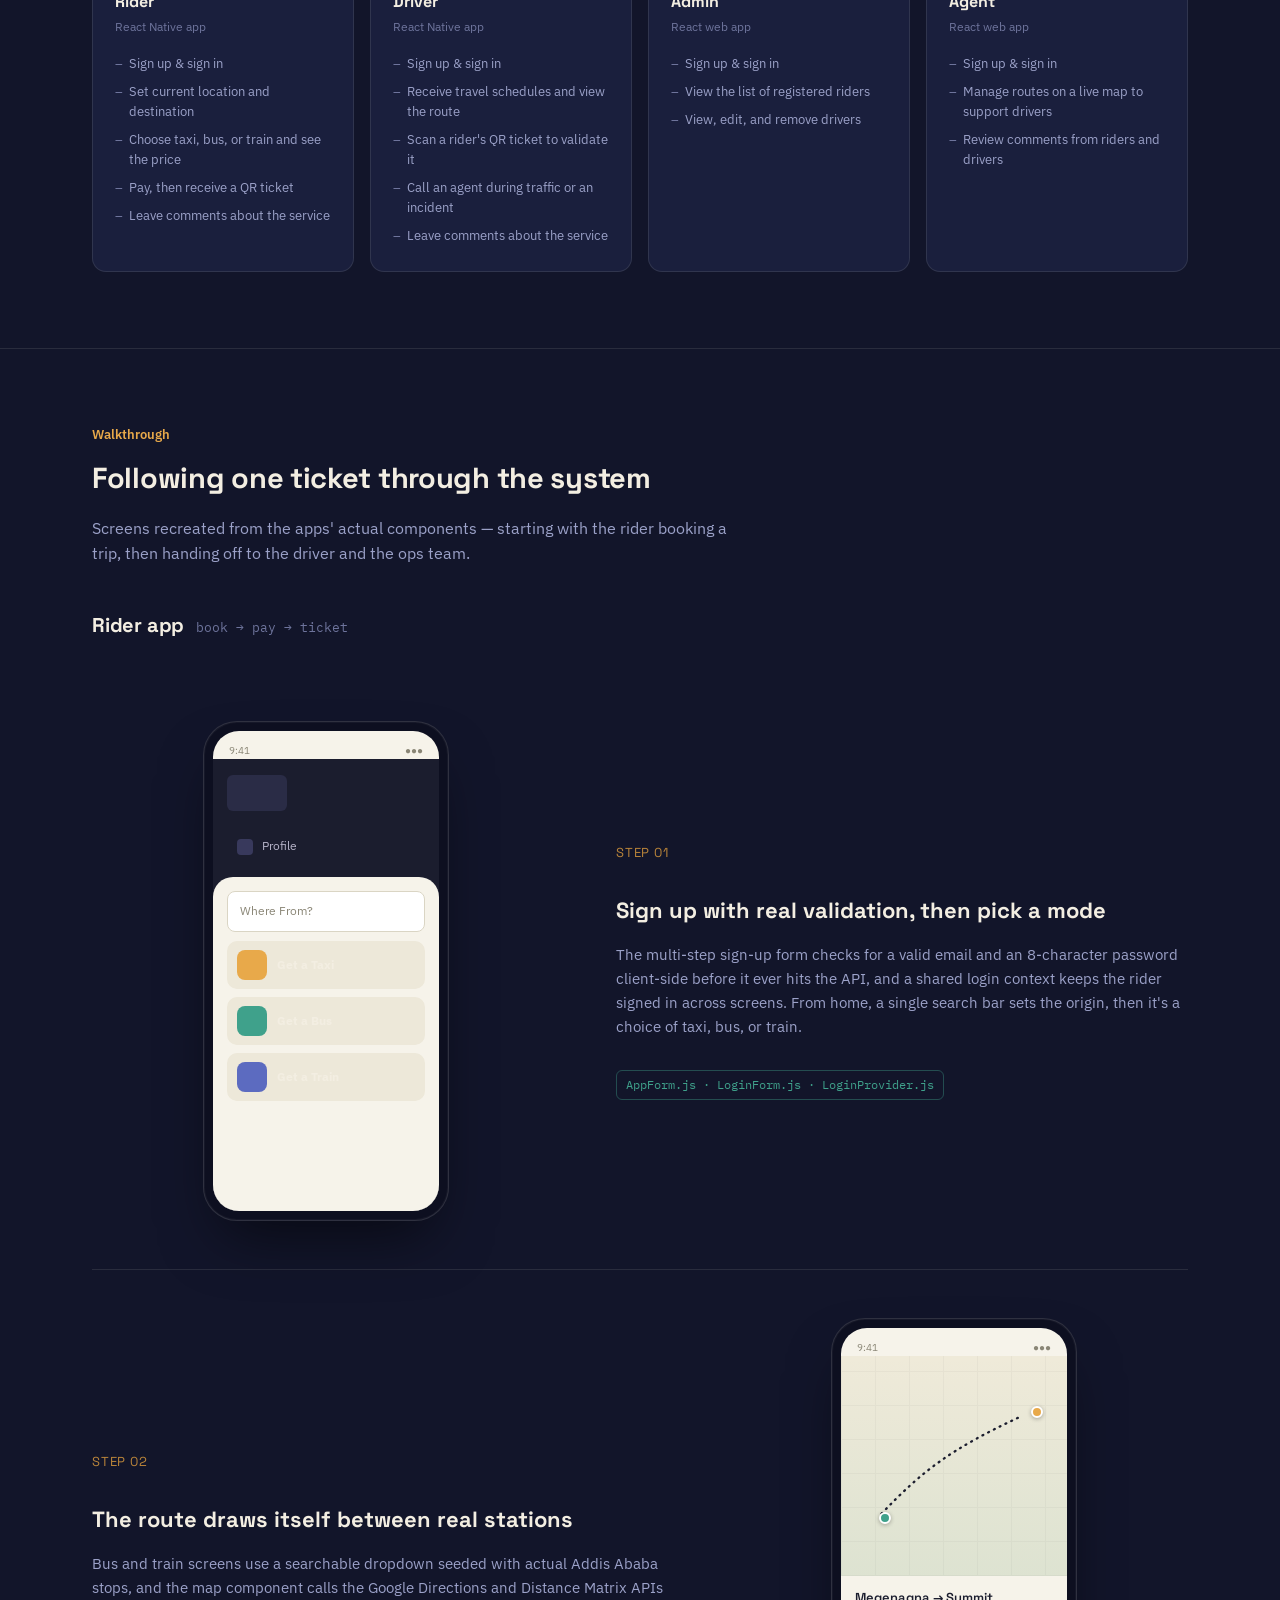
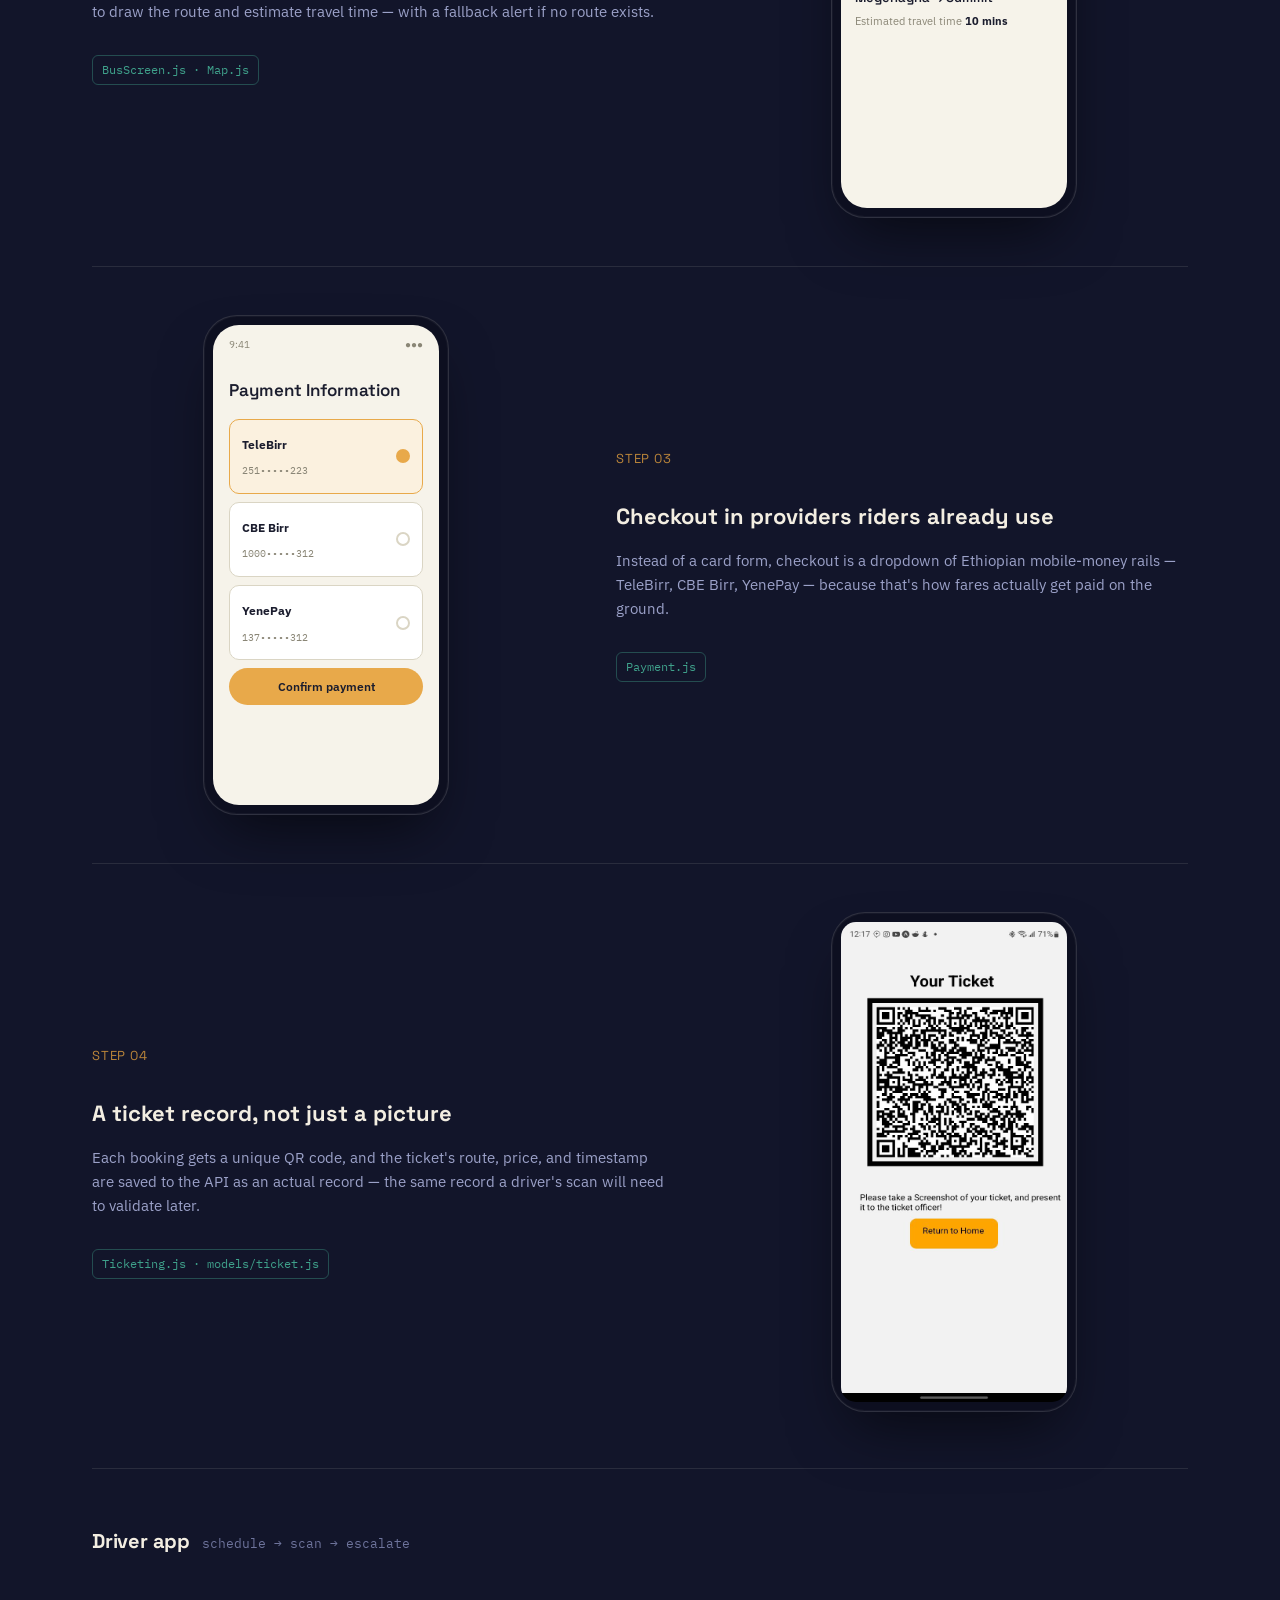
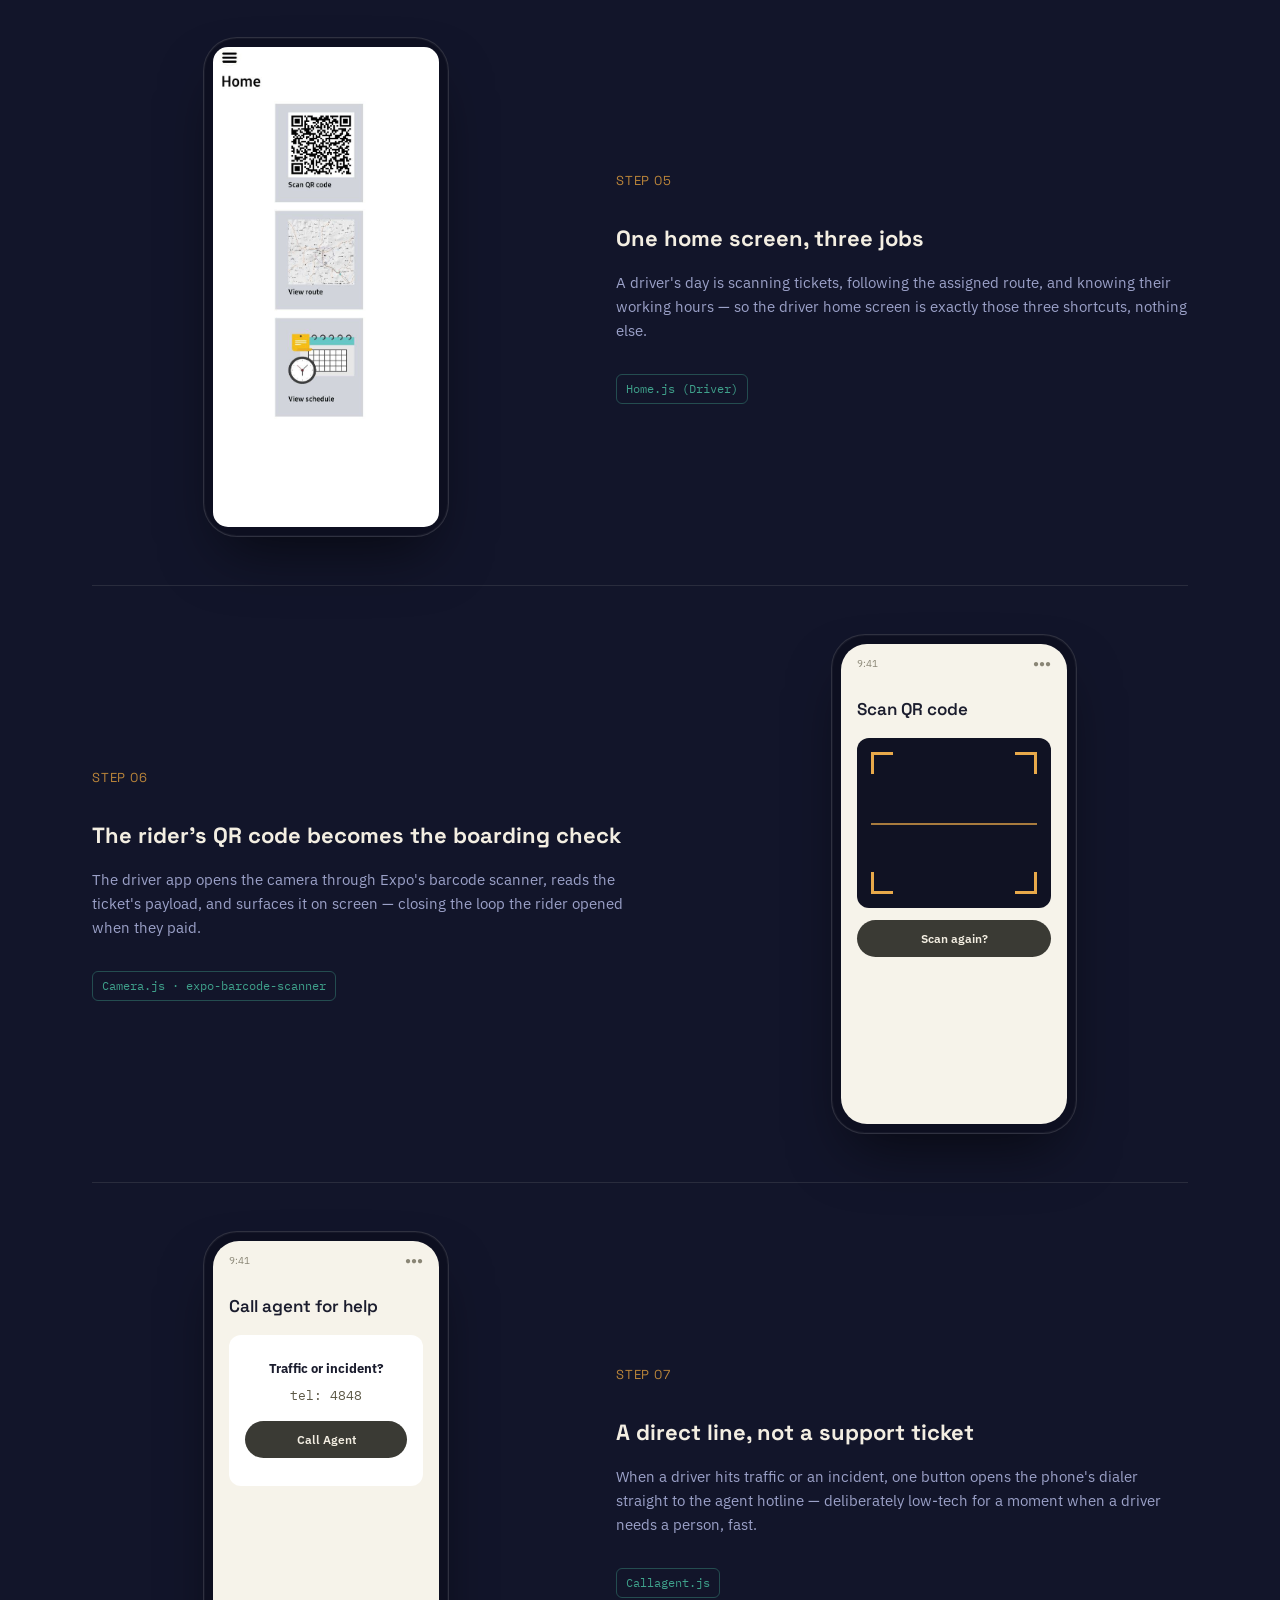
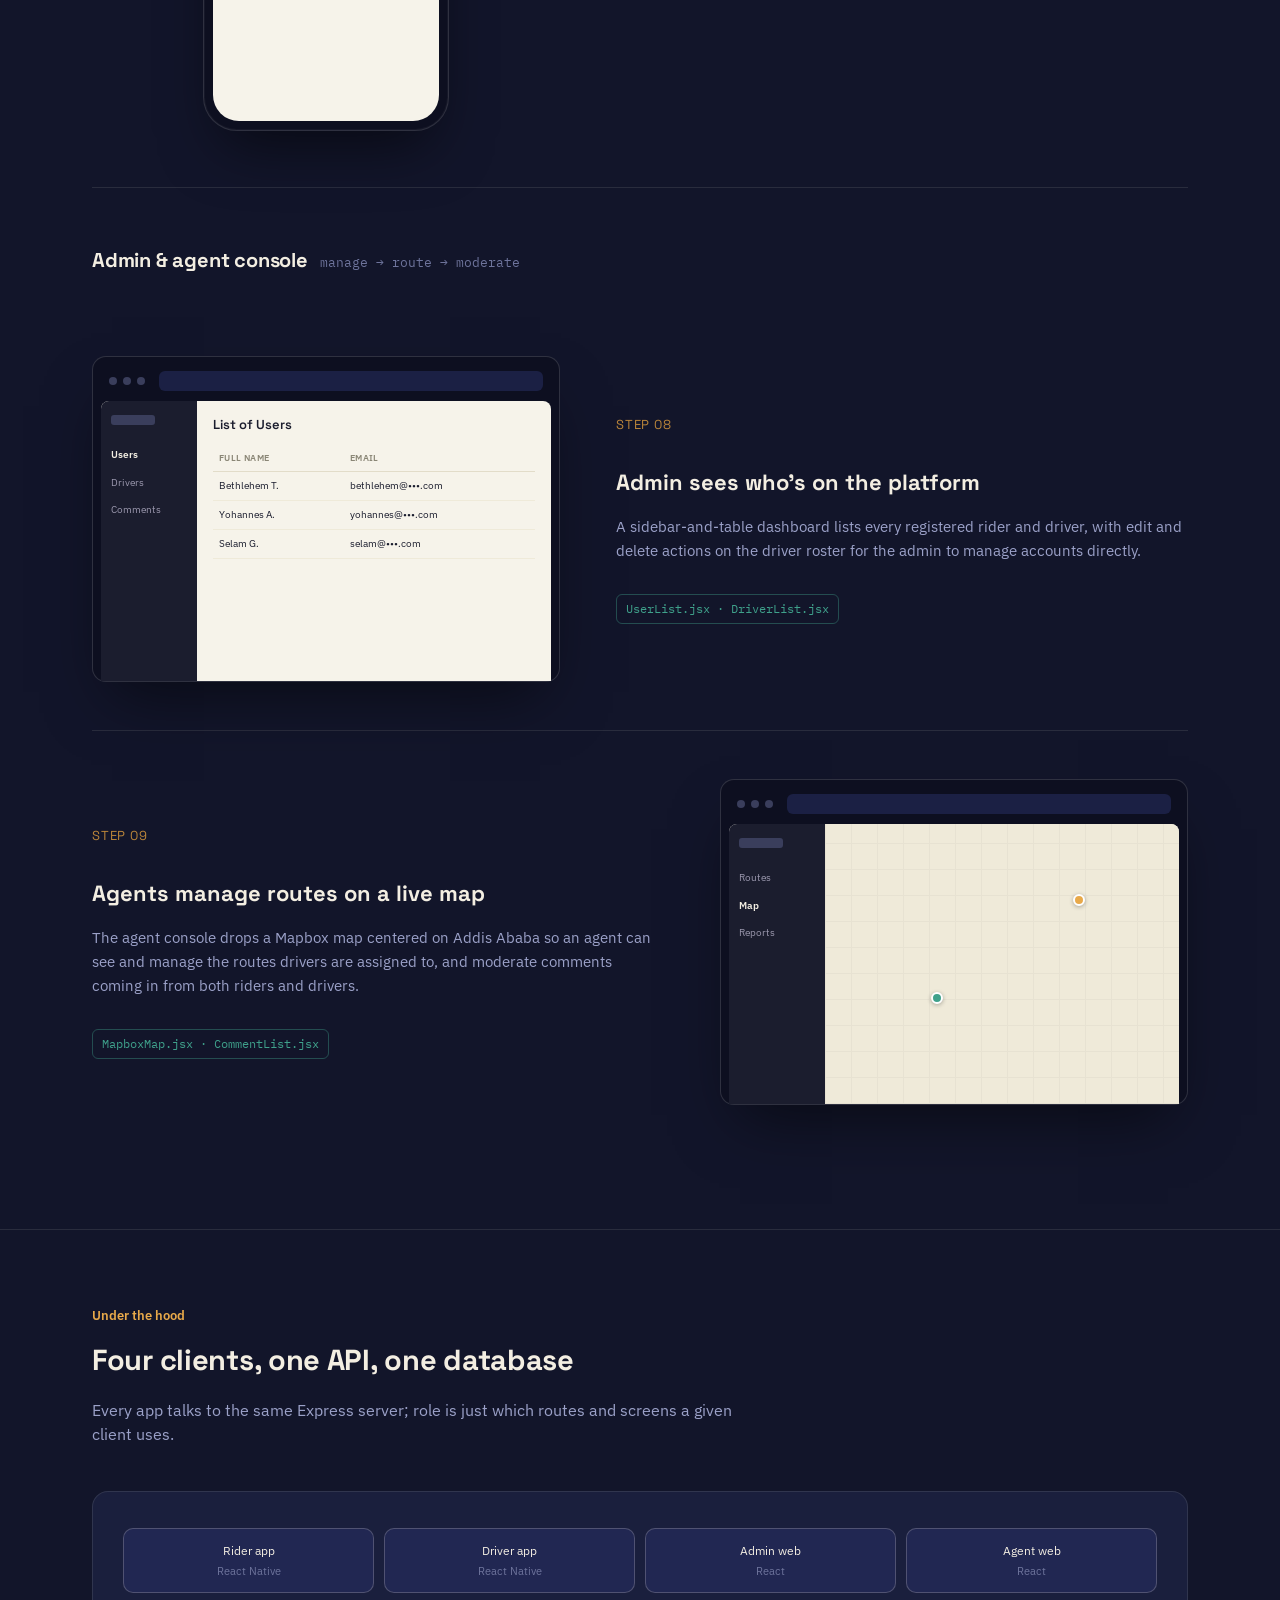
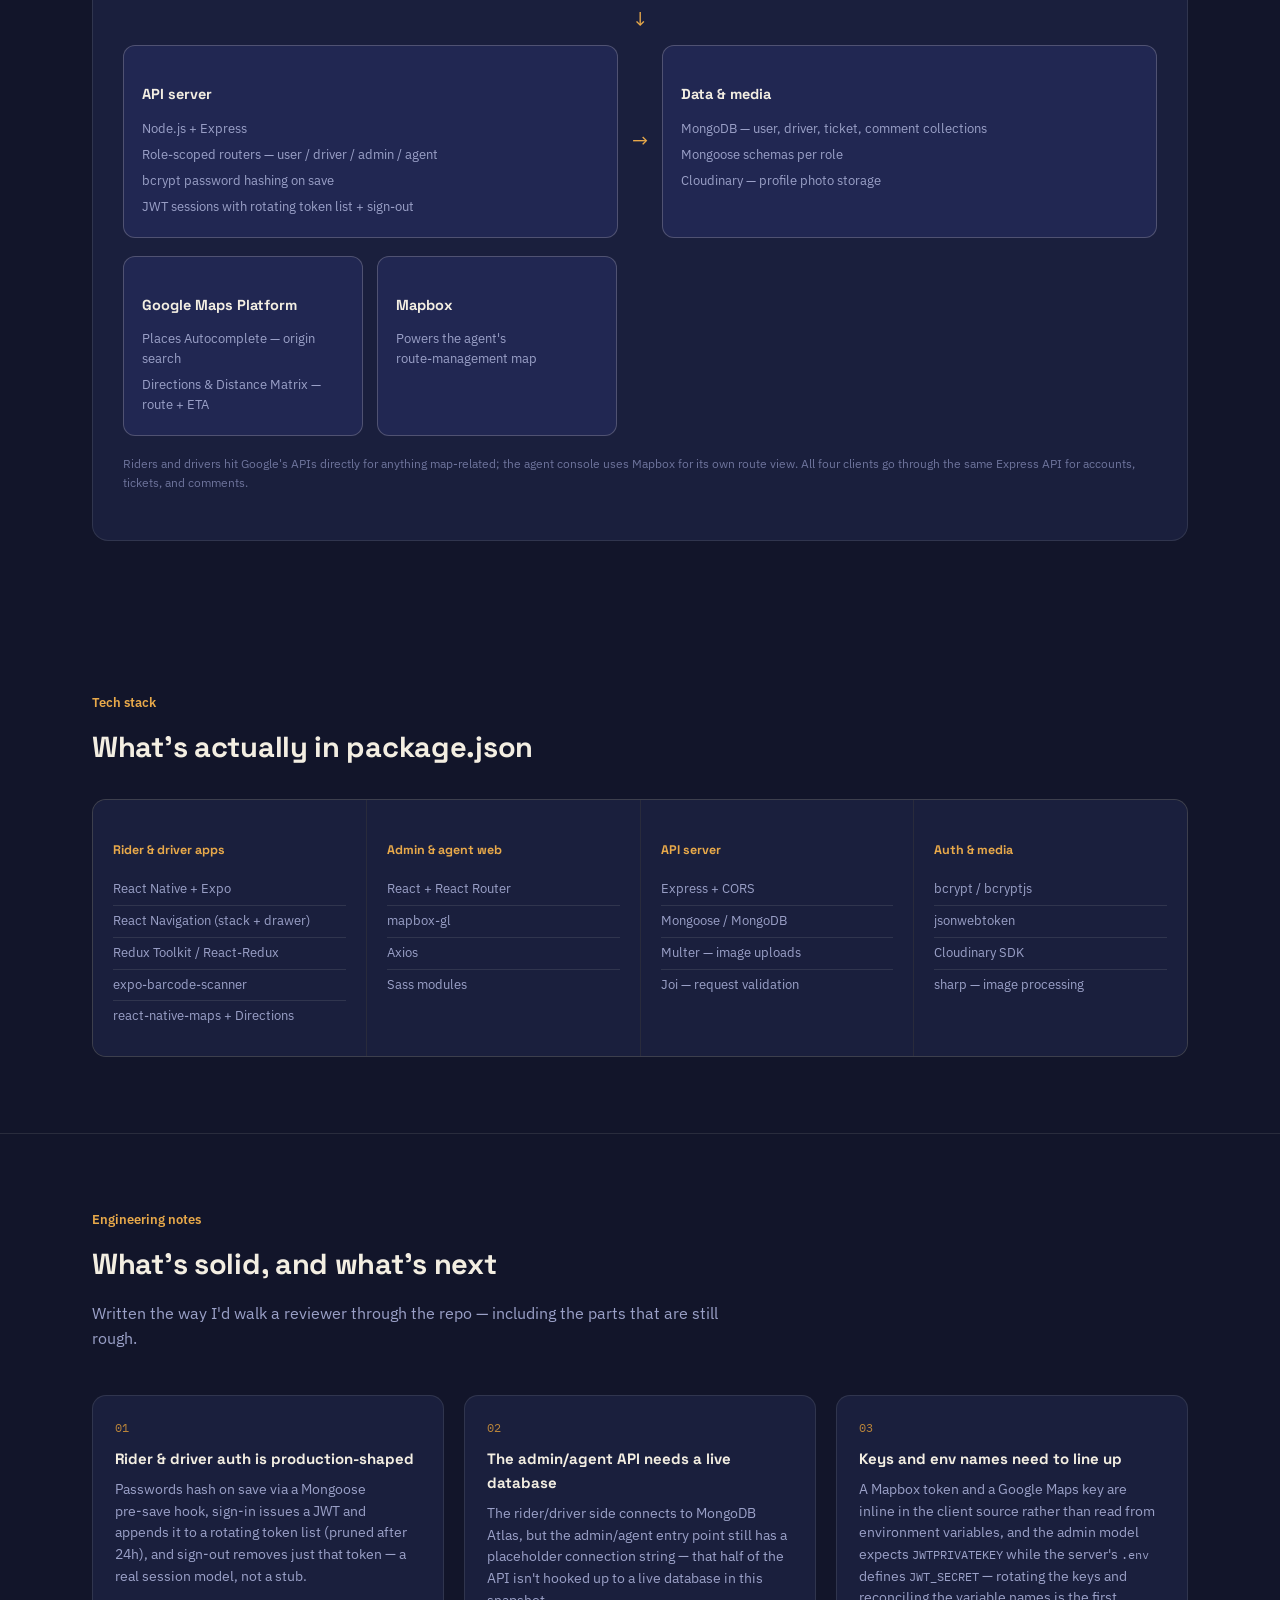
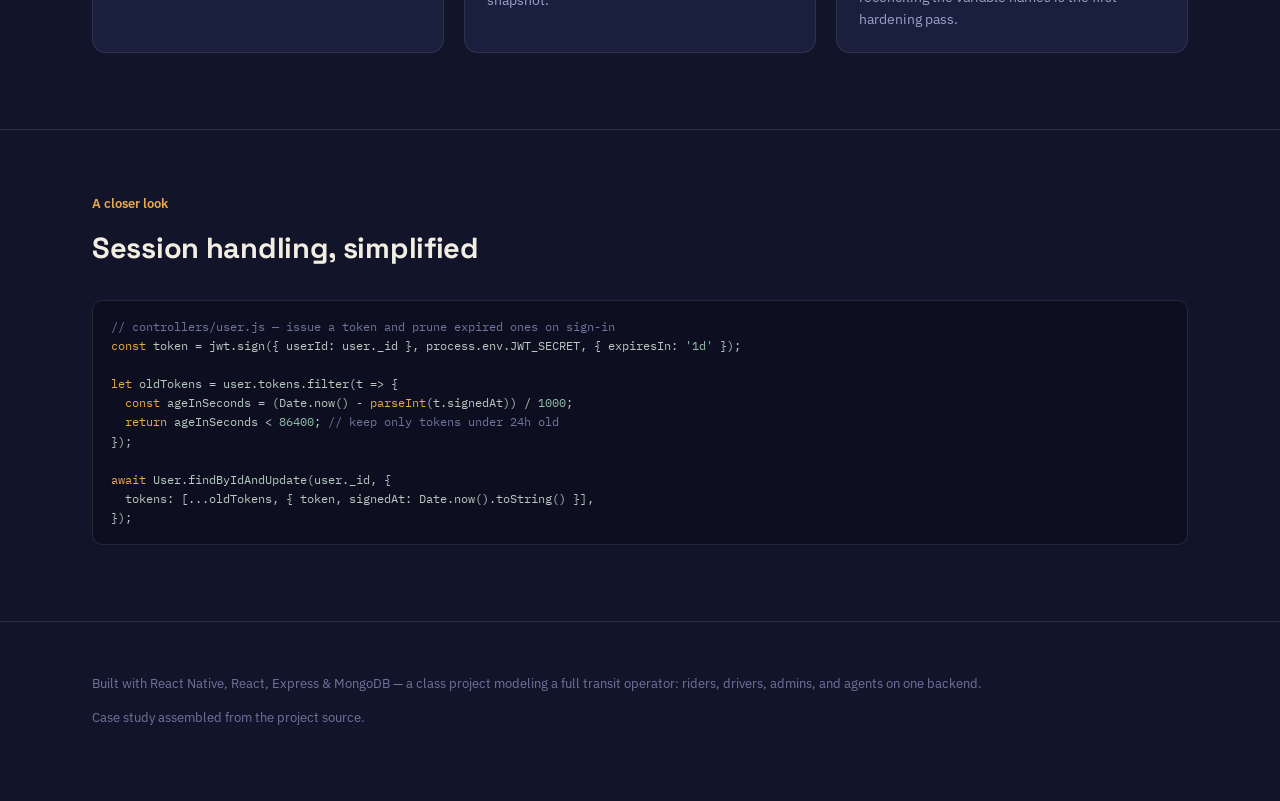
==== commit f06e5e6b: "Update Online-Public-Transport-Booking.html" ====
--- a/Online-Public-Transport-Booking.html
+++ b/Online-Public-Transport-Booking.html
@@ -3,7 +3,7 @@
 <head>
 <meta charset="UTF-8">
 <meta name="viewport" content="width=device-width, initial-scale=1.0">
-<title>Online Public Transport Booking | Case Study</title>
+<title>Online Public Transport Booking | demo</title>
 <link rel="preconnect" href="https://fonts.googleapis.com">
 <link href="https://fonts.googleapis.com/css2?family=Space+Grotesk:wght@400..700&family=IBM+Plex+Sans:wght@400;500;600&family=IBM+Plex+Mono:wght@400;500&display=swap" rel="stylesheet">
 <style>
@@ -451,7 +451,7 @@
           <span class="tag">Ticketing.js · models/ticket.js</span>
         </div>
         <div class="step-visual phone">
-          <img src="ClientQRCode.jpg" height="100%" width="100%">
+          <img src="ClientQRCode.jpg" height="100%" width="100%" style="border-radius: 15px;">
         </div>
       </div>
     </div>
@@ -461,7 +461,7 @@
 
       <div class="step">
         <div class="step-visual phone">
-          <img src="DriverHomeImg.jpg" height="100%" width="100%">
+          <img src="DriverHomeImg.jpg" height="100%" width="100%" style="border-radius: 15px;">
         </div>
         <div class="step-copy">
           <div class="step-num">STEP 05</div>
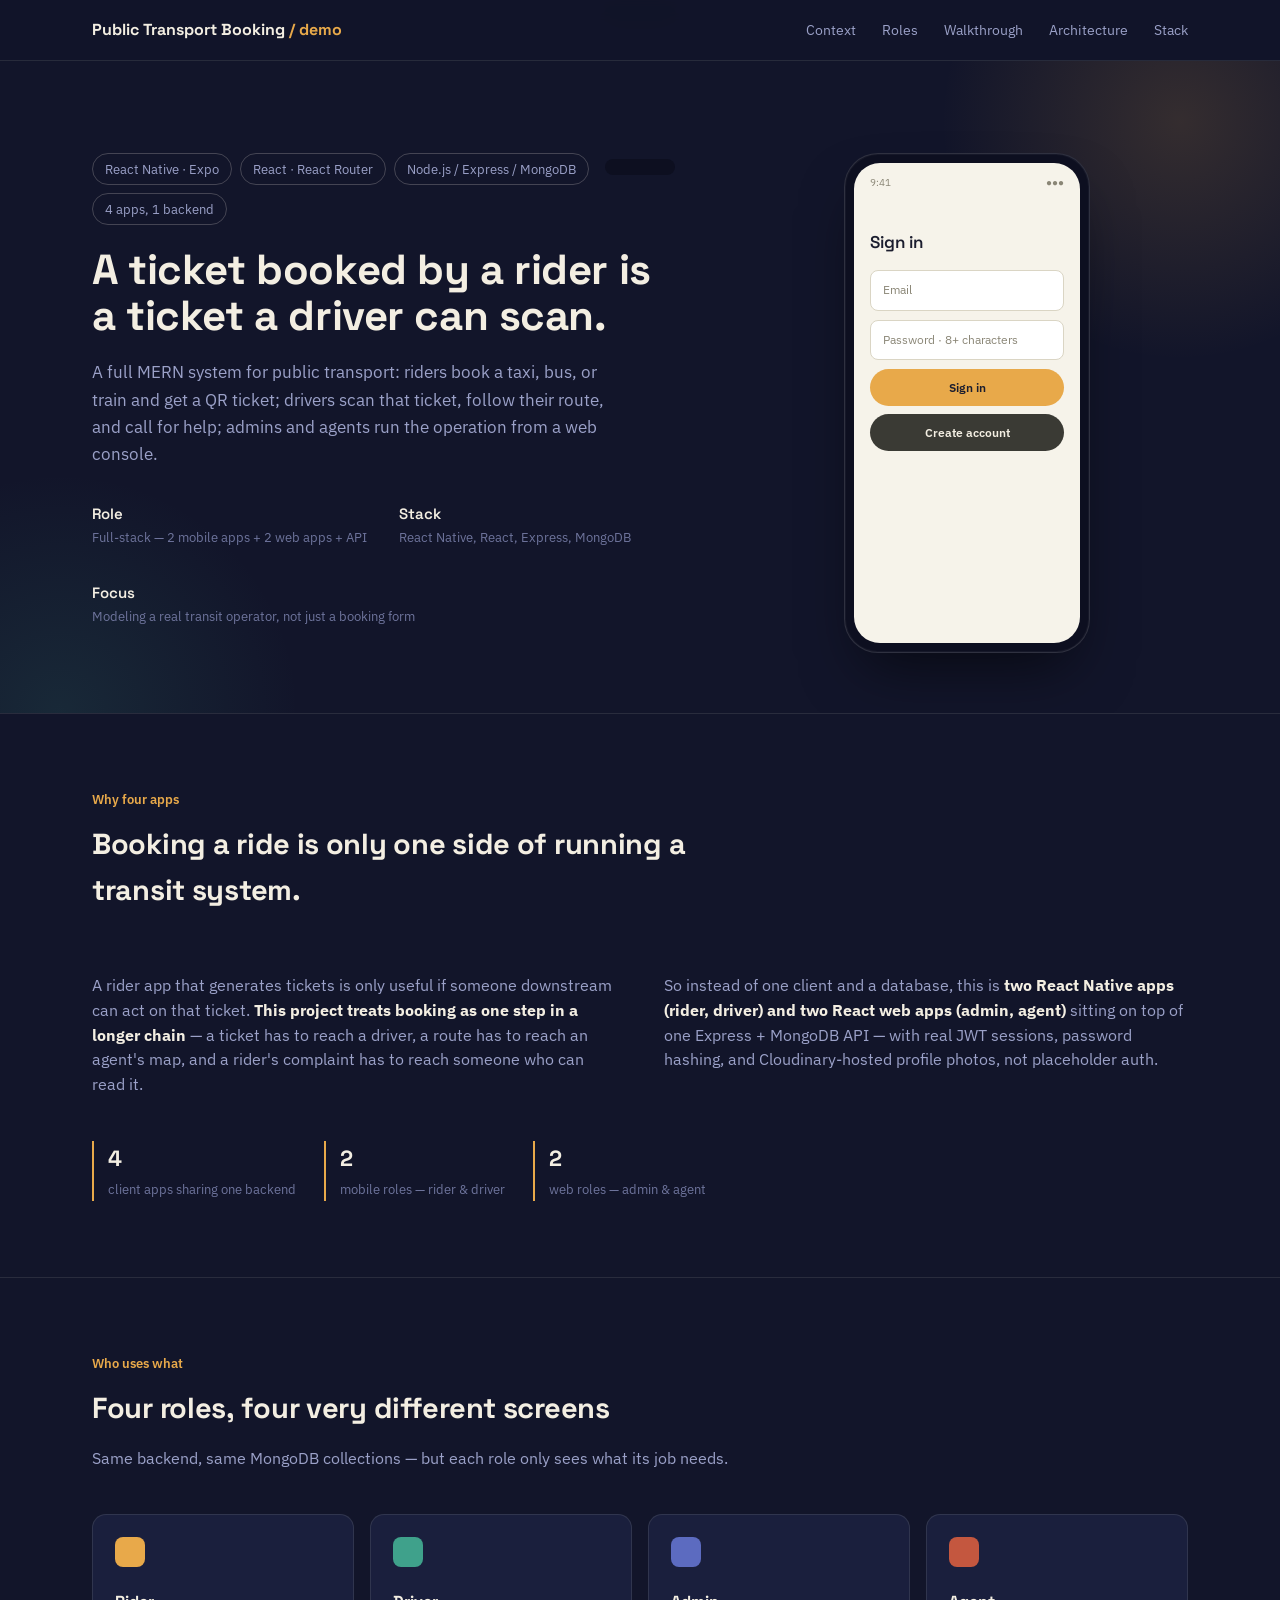
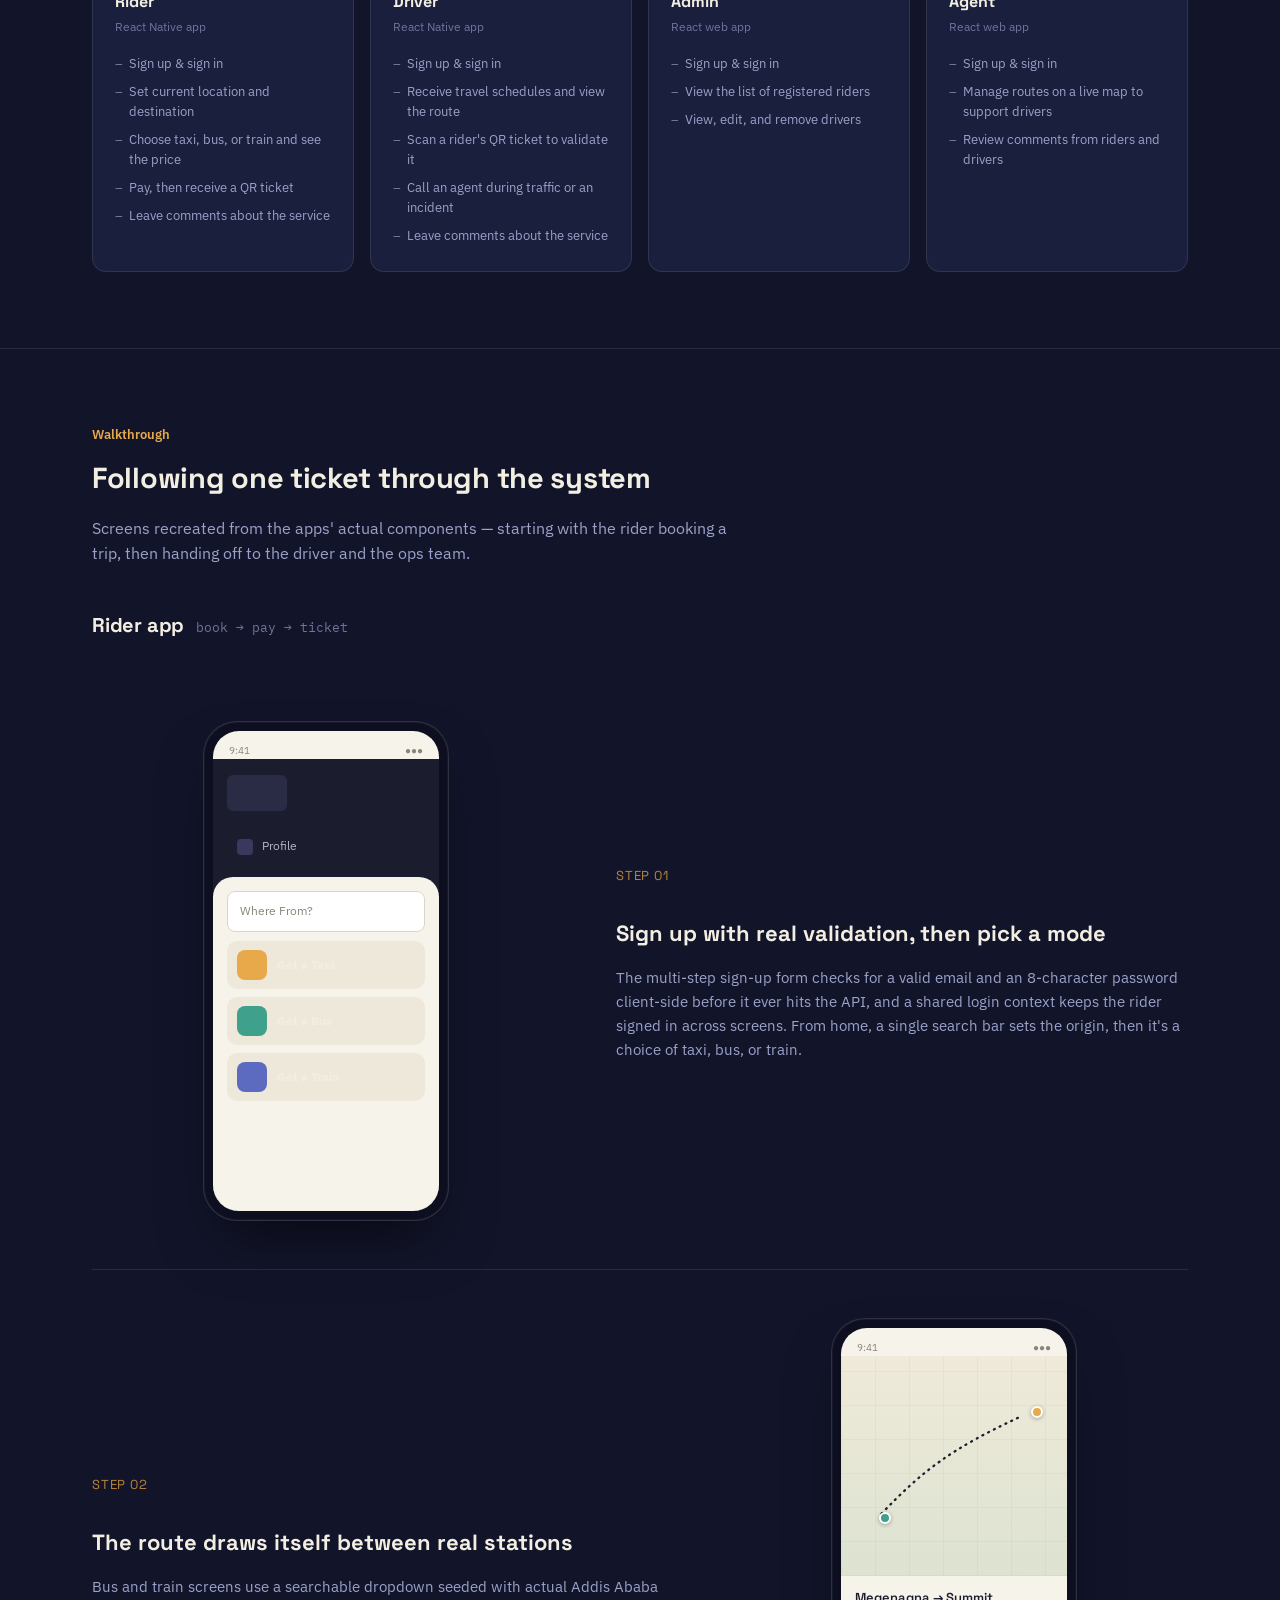
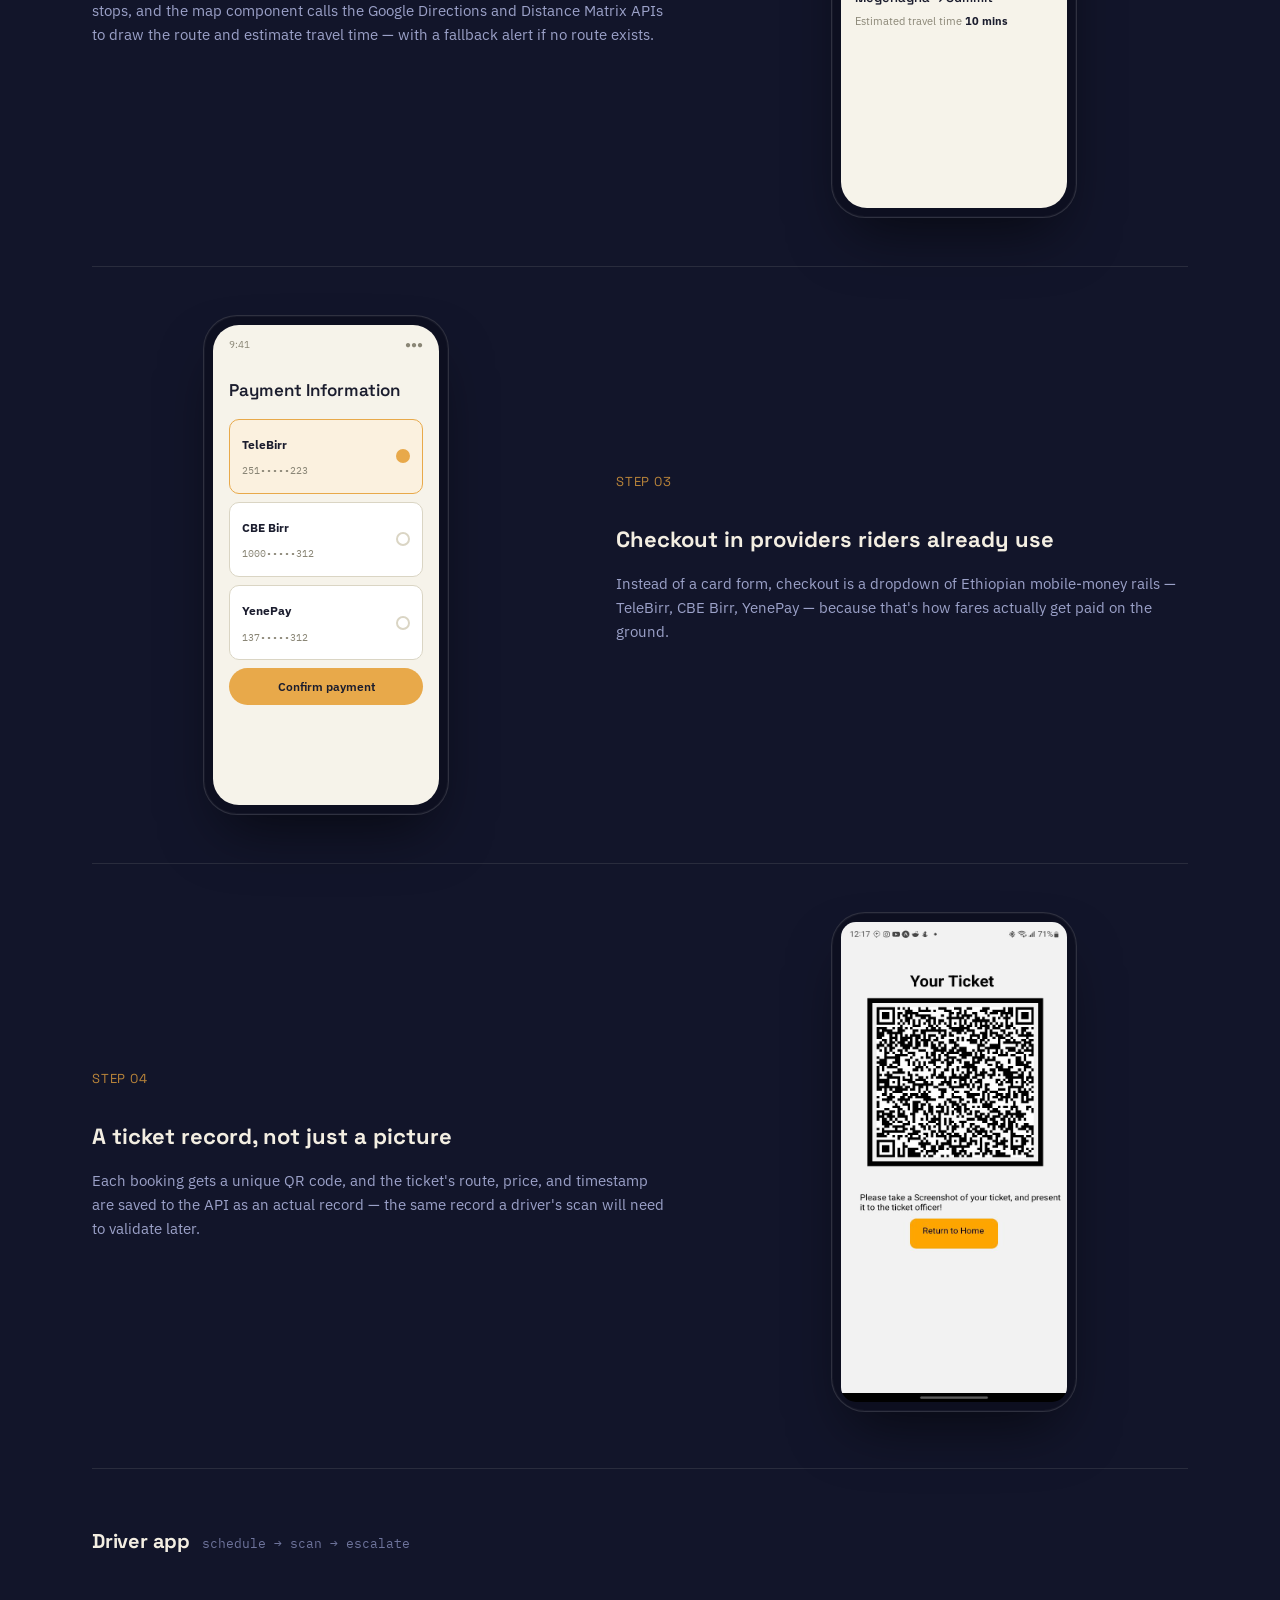
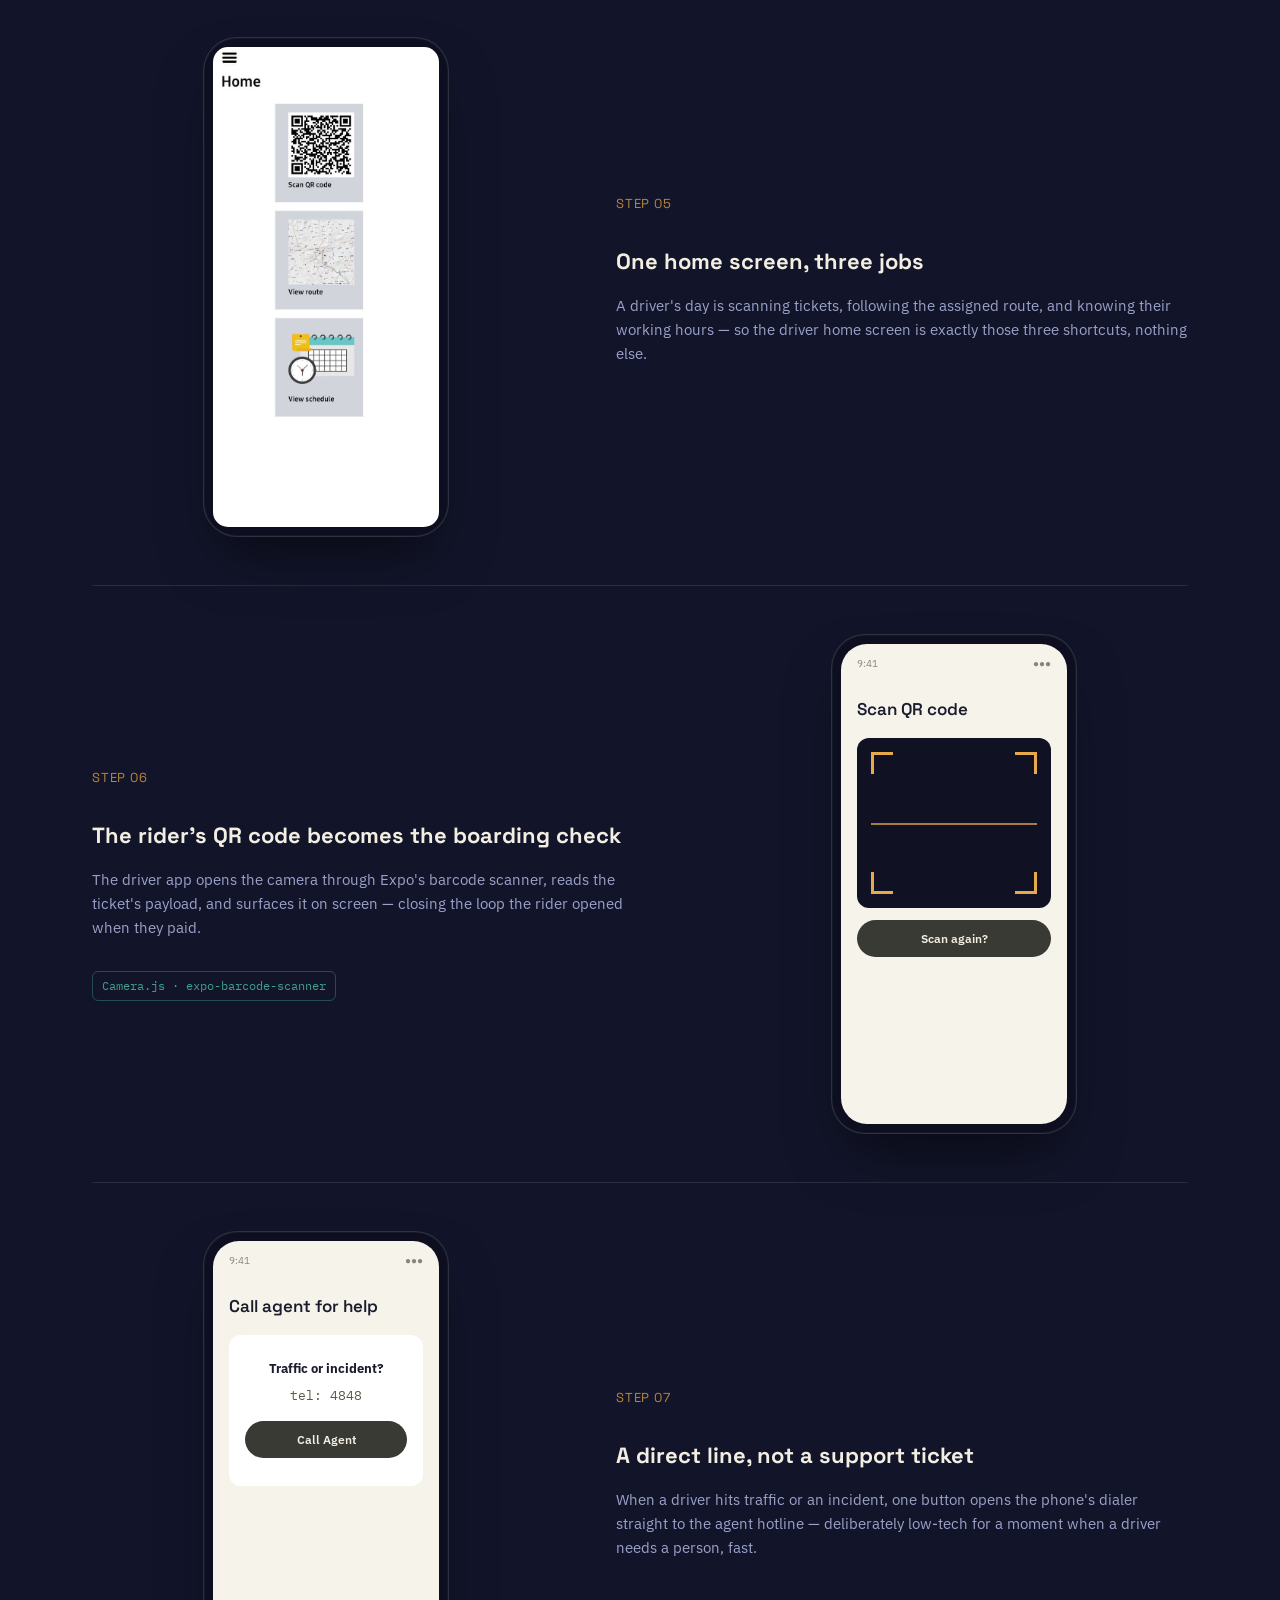
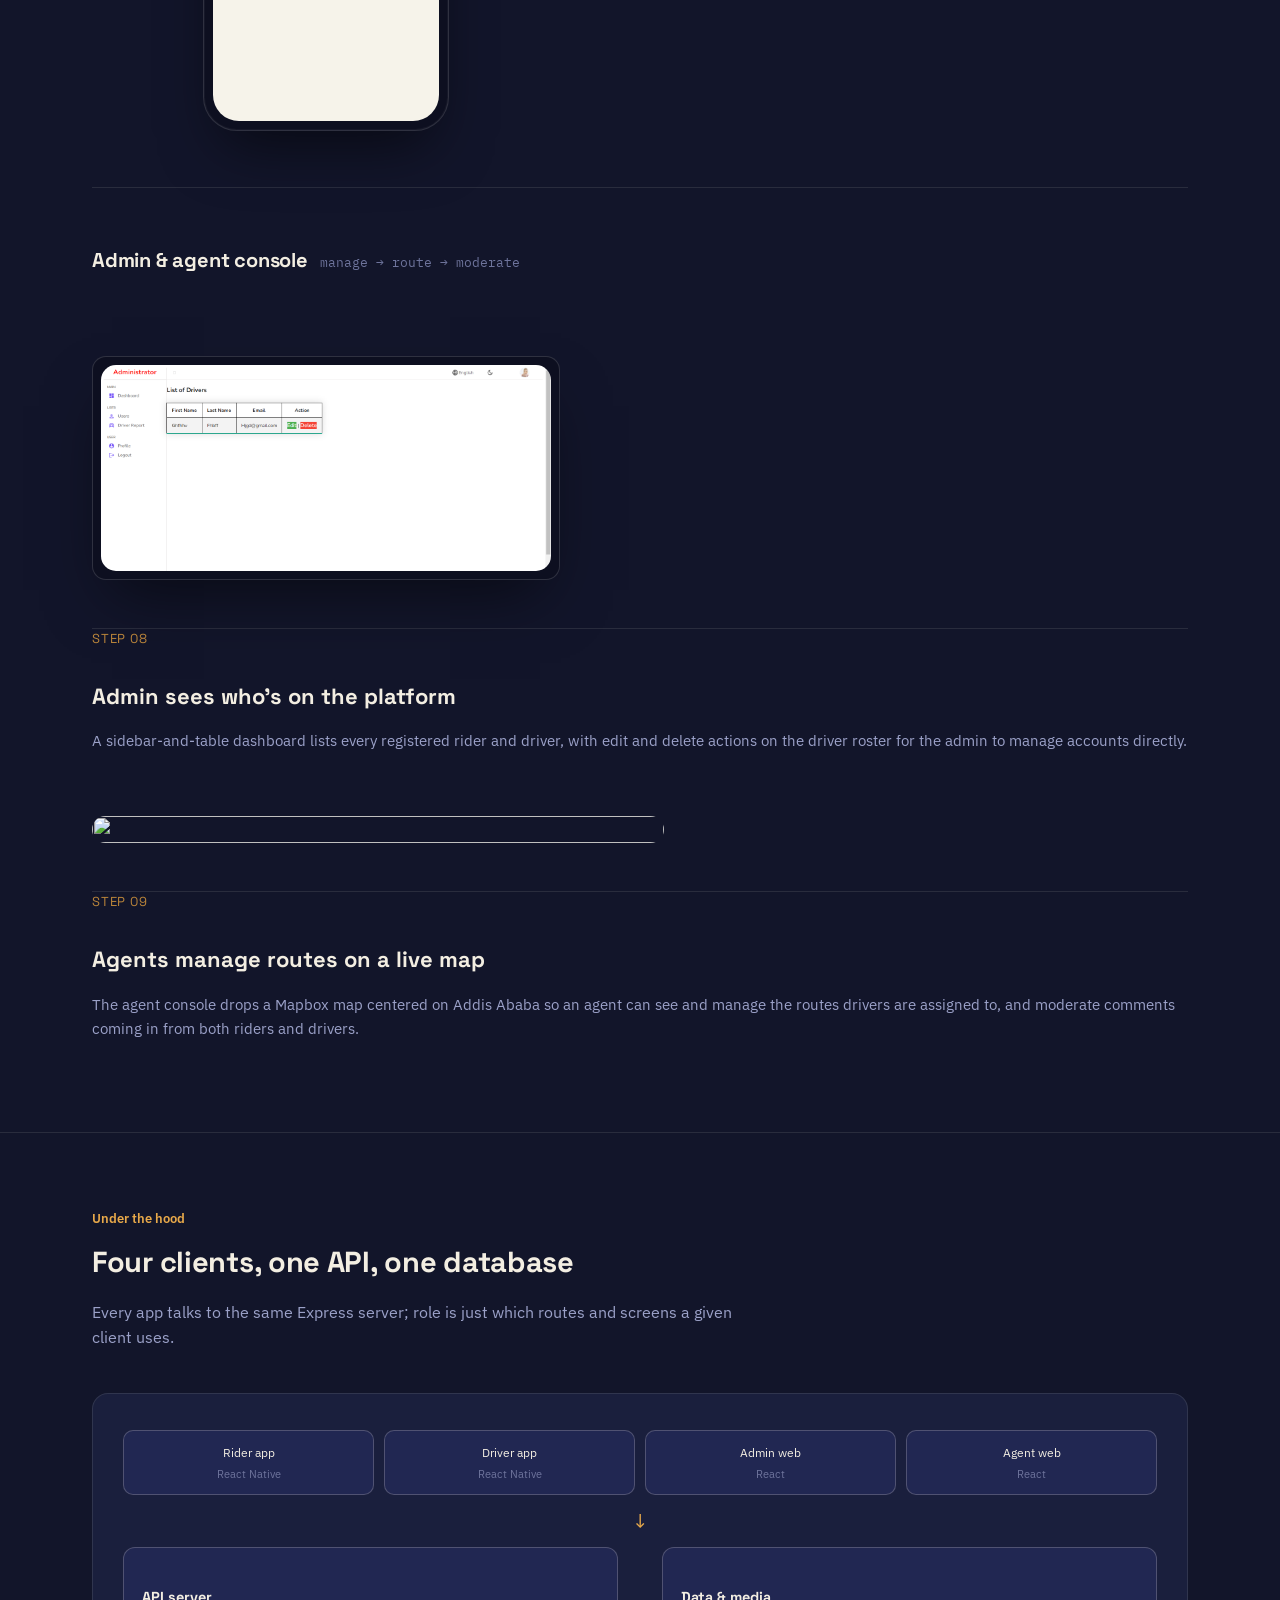
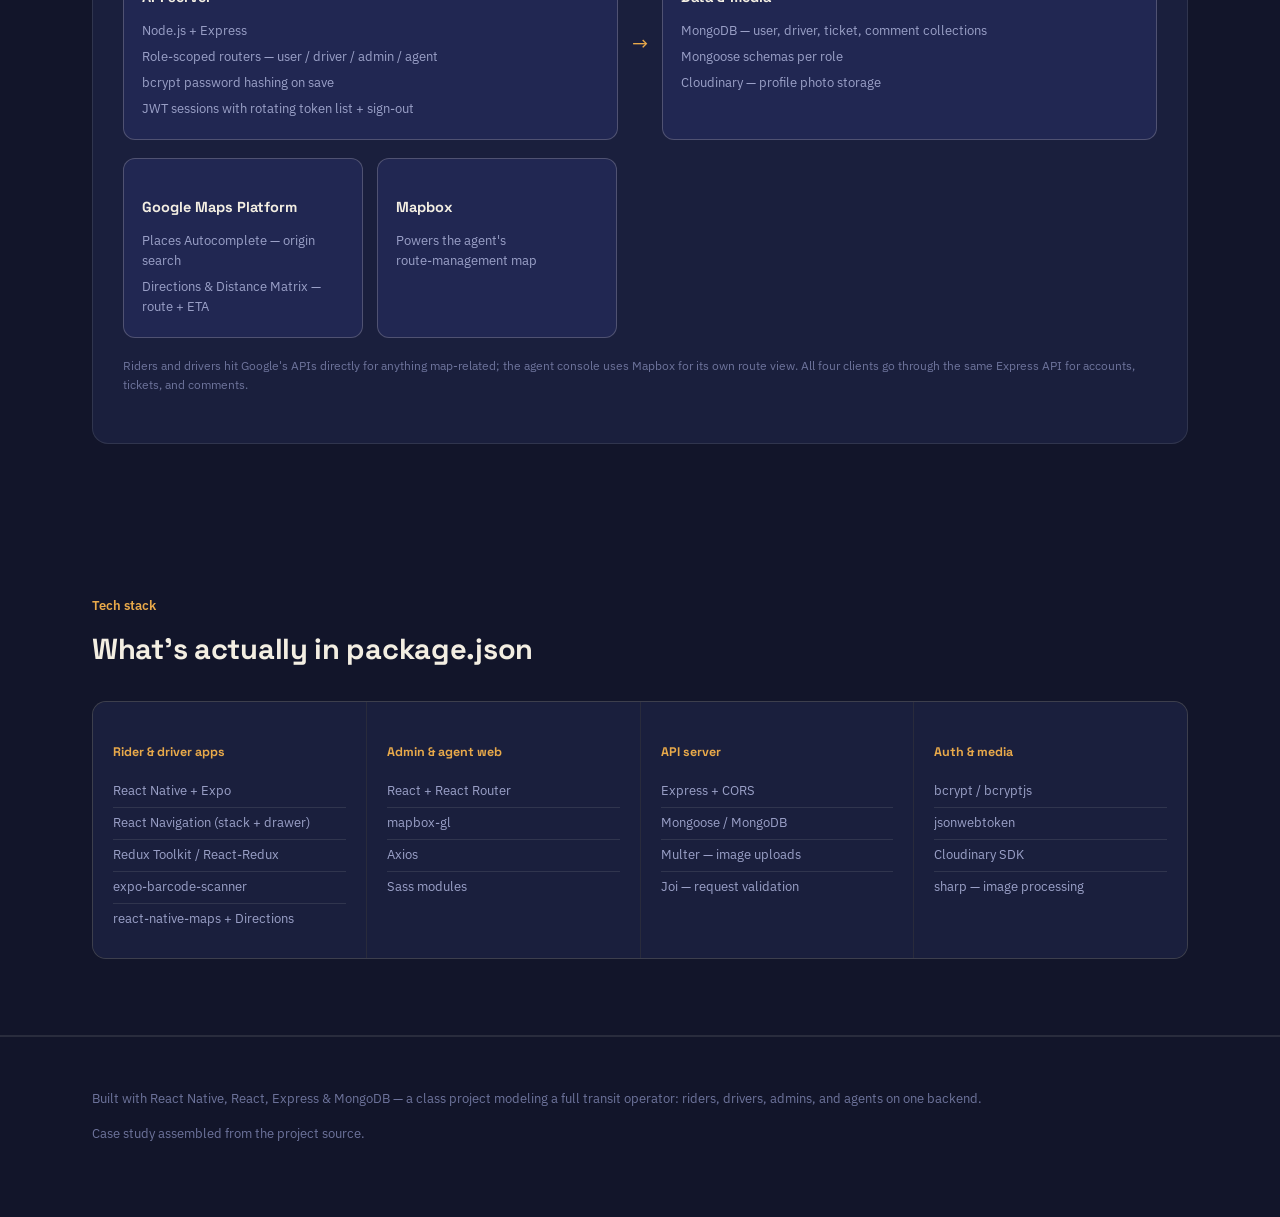
==== commit 2d4c69da: "Update Online-Public-Transport-Booking.html" ====
--- a/Online-Public-Transport-Booking.html
+++ b/Online-Public-Transport-Booking.html
@@ -239,7 +239,7 @@
       <a href="#walkthrough">Walkthrough</a>
       <a href="#architecture">Architecture</a>
       <a href="#stack">Stack</a>
-      <a href="#notes">Notes</a>
+      <!-- <a href="#notes">Notes</a> -->
     </nav>
   </div>
 </div>
@@ -391,7 +391,7 @@
           <div class="step-num">STEP 01</div>
           <h4>Sign up with real validation, then pick a mode</h4>
           <p>The multi‑step sign‑up form checks for a valid email and an 8‑character password client‑side before it ever hits the API, and a shared login context keeps the rider signed in across screens. From home, a single search bar sets the origin, then it's a choice of taxi, bus, or train.</p>
-          <span class="tag">AppForm.js · LoginForm.js · LoginProvider.js</span>
+          <!-- <span class="tag">AppForm.js · LoginForm.js · LoginProvider.js</span> -->
         </div>
       </div>
 
@@ -417,7 +417,7 @@
           <div class="step-num">STEP 02</div>
           <h4>The route draws itself between real stations</h4>
           <p>Bus and train screens use a searchable dropdown seeded with actual Addis Ababa stops, and the map component calls the Google Directions and Distance Matrix APIs to draw the route and estimate travel time — with a fallback alert if no route exists.</p>
-          <span class="tag">BusScreen.js · Map.js</span>
+          <!-- <span class="tag">BusScreen.js · Map.js</span> -->
         </div>
       </div>
 
@@ -439,7 +439,7 @@
           <div class="step-num">STEP 03</div>
           <h4>Checkout in providers riders already use</h4>
           <p>Instead of a card form, checkout is a dropdown of Ethiopian mobile‑money rails — TeleBirr, CBE Birr, YenePay — because that's how fares actually get paid on the ground.</p>
-          <span class="tag">Payment.js</span>
+          <!-- <span class="tag">Payment.js</span> -->
         </div>
       </div>
 
@@ -448,7 +448,7 @@
           <div class="step-num">STEP 04</div>
           <h4>A ticket record, not just a picture</h4>
           <p>Each booking gets a unique QR code, and the ticket's route, price, and timestamp are saved to the API as an actual record — the same record a driver's scan will need to validate later.</p>
-          <span class="tag">Ticketing.js · models/ticket.js</span>
+          <!-- <span class="tag">Ticketing.js · models/ticket.js</span> -->
         </div>
         <div class="step-visual phone">
           <img src="ClientQRCode.jpg" height="100%" width="100%" style="border-radius: 15px;">
@@ -467,7 +467,7 @@
           <div class="step-num">STEP 05</div>
           <h4>One home screen, three jobs</h4>
           <p>A driver's day is scanning tickets, following the assigned route, and knowing their working hours — so the driver home screen is exactly those three shortcuts, nothing else.</p>
-          <span class="tag">Home.js (Driver)</span>
+          <!-- <span class="tag">Home.js (Driver)</span> -->
         </div>
       </div>
 
@@ -514,7 +514,7 @@
           <div class="step-num">STEP 07</div>
           <h4>A direct line, not a support ticket</h4>
           <p>When a driver hits traffic or an incident, one button opens the phone's dialer straight to the agent hotline — deliberately low‑tech for a moment when a driver needs a person, fast.</p>
-          <span class="tag">Callagent.js</span>
+          <!-- <span class="tag">Callagent.js</span> -->
         </div>
       </div>
     </div>
@@ -524,56 +524,25 @@
 
       <div class="step">
         <div class="step-visual browser">
-          <div class="chrome"><div class="dot"></div><div class="dot"></div><div class="dot"></div><div class="addr"></div></div>
-          <div class="frame">
-            <div class="dash-side">
-              <div class="brand-mini"></div>
-              <div class="item active">Users</div>
-              <div class="item">Drivers</div>
-              <div class="item">Comments</div>
-            </div>
-            <div class="dash-main">
-              <div class="dash-h">List of Users</div>
-              <table class="dash-table">
-                <tr><th>Full name</th><th>Email</th></tr>
-                <tr><td>Bethlehem T.</td><td>bethlehem@•••.com</td></tr>
-                <tr><td>Yohannes A.</td><td>yohannes@•••.com</td></tr>
-                <tr><td>Selam G.</td><td>selam@•••.com</td></tr>
-              </table>
-            </div>
-          </div>
+          <img src="AdminView.png" height="100%" width="100%" style="border-radius: 15px;">
+        </div>
         </div>
         <div class="step-copy">
           <div class="step-num">STEP 08</div>
           <h4>Admin sees who's on the platform</h4>
           <p>A sidebar‑and‑table dashboard lists every registered rider and driver, with edit and delete actions on the driver roster for the admin to manage accounts directly.</p>
-          <span class="tag">UserList.jsx · DriverList.jsx</span>
+          <!-- <span class="tag">UserList.jsx · DriverList.jsx</span> -->
         </div>
       </div>
 
       <div class="step reverse">
-        <div class="step-visual browser">
-          <div class="chrome"><div class="dot"></div><div class="dot"></div><div class="dot"></div><div class="addr"></div></div>
-          <div class="frame">
-            <div class="dash-side">
-              <div class="brand-mini"></div>
-              <div class="item">Routes</div>
-              <div class="item active">Map</div>
-              <div class="item">Reports</div>
-            </div>
-            <div class="dash-main" style="padding:0;">
-              <div class="dash-map">
-                <div class="map-pin green" style="left:30%;top:60%;"></div>
-                <div class="map-pin gold" style="left:70%;top:25%;"></div>
-              </div>
-            </div>
-          </div>
-        </div>
+        <img src="AgentView" height="100%" width="100%" style="border-radius: 15px;">
+      </div>
         <div class="step-copy">
           <div class="step-num">STEP 09</div>
           <h4>Agents manage routes on a live map</h4>
           <p>The agent console drops a Mapbox map centered on Addis Ababa so an agent can see and manage the routes drivers are assigned to, and moderate comments coming in from both riders and drivers.</p>
-          <span class="tag">MapboxMap.jsx · CommentList.jsx</span>
+          <!-- <span class="tag">MapboxMap.jsx · CommentList.jsx</span> -->
         </div>
       </div>
     </div>
@@ -688,7 +657,7 @@
 
 <hr class="rule">
 
-<section id="notes">
+<!-- <section id="notes">
   <div class="wrap">
     <div class="section-head">
       <div class="kicker">Engineering notes</div>
@@ -713,9 +682,9 @@
       </div>
     </div>
   </div>
-</section>
-
-<hr class="rule">
+</section> -->
+
+<!-- <hr class="rule">
 
 <section style="padding-top:64px;">
   <div class="wrap">
@@ -735,7 +704,7 @@
   tokens: [...oldTokens, { token, signedAt: Date.now().toString() }],
 });</code>
   </div>
-</section>
+</section> -->
 
 <footer>
   <div class="wrap">
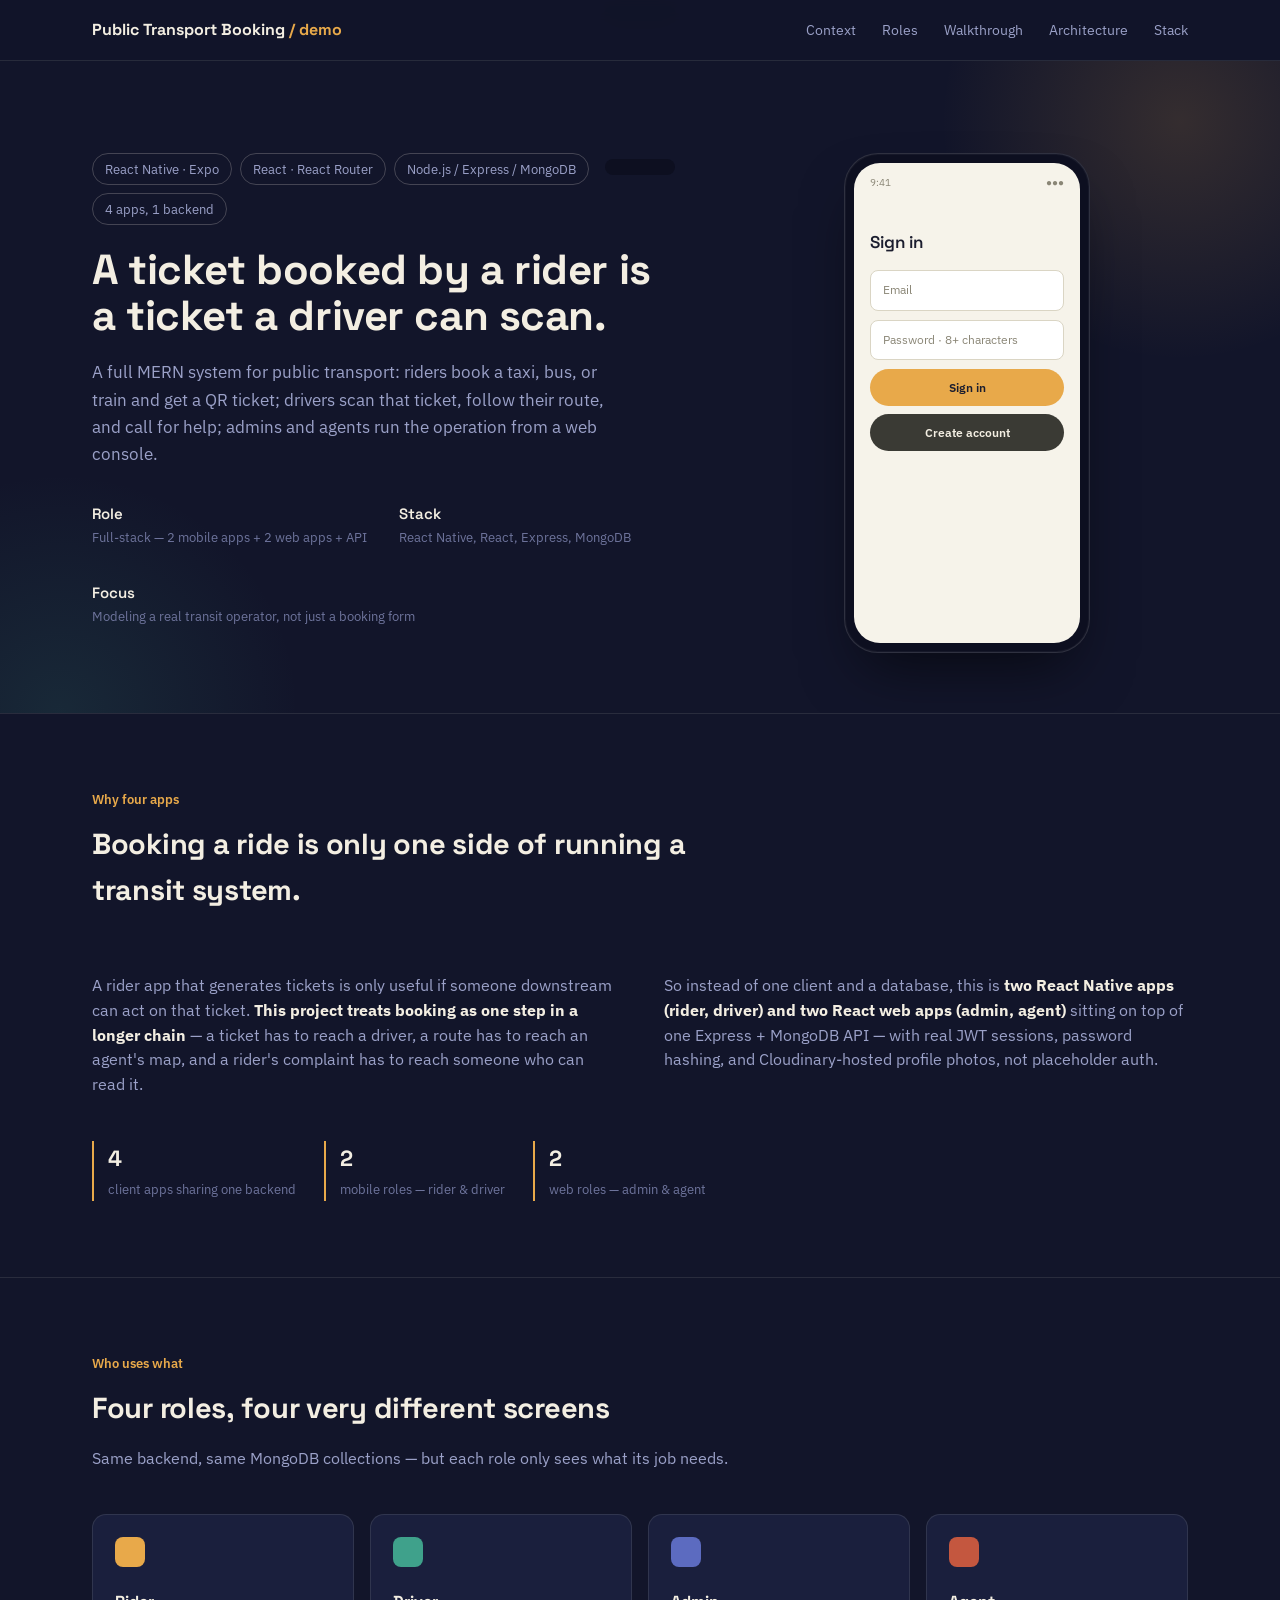
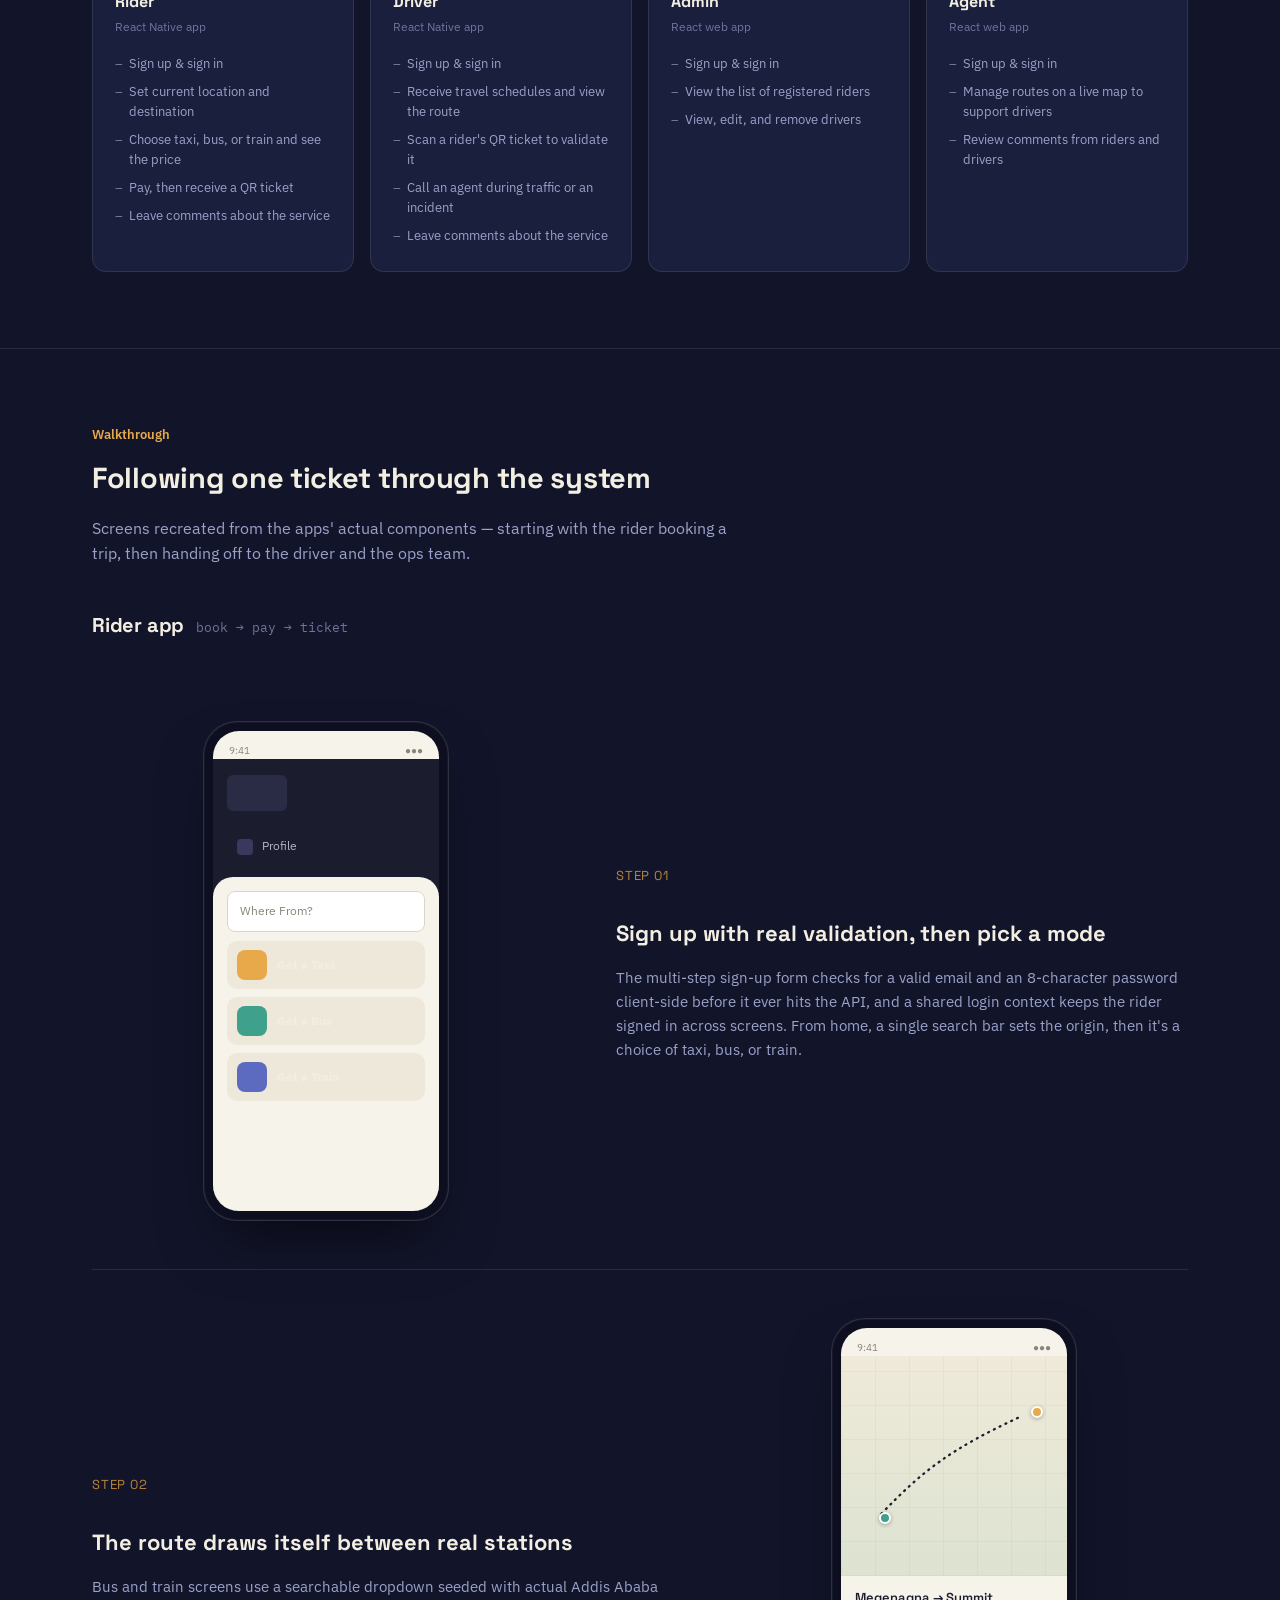
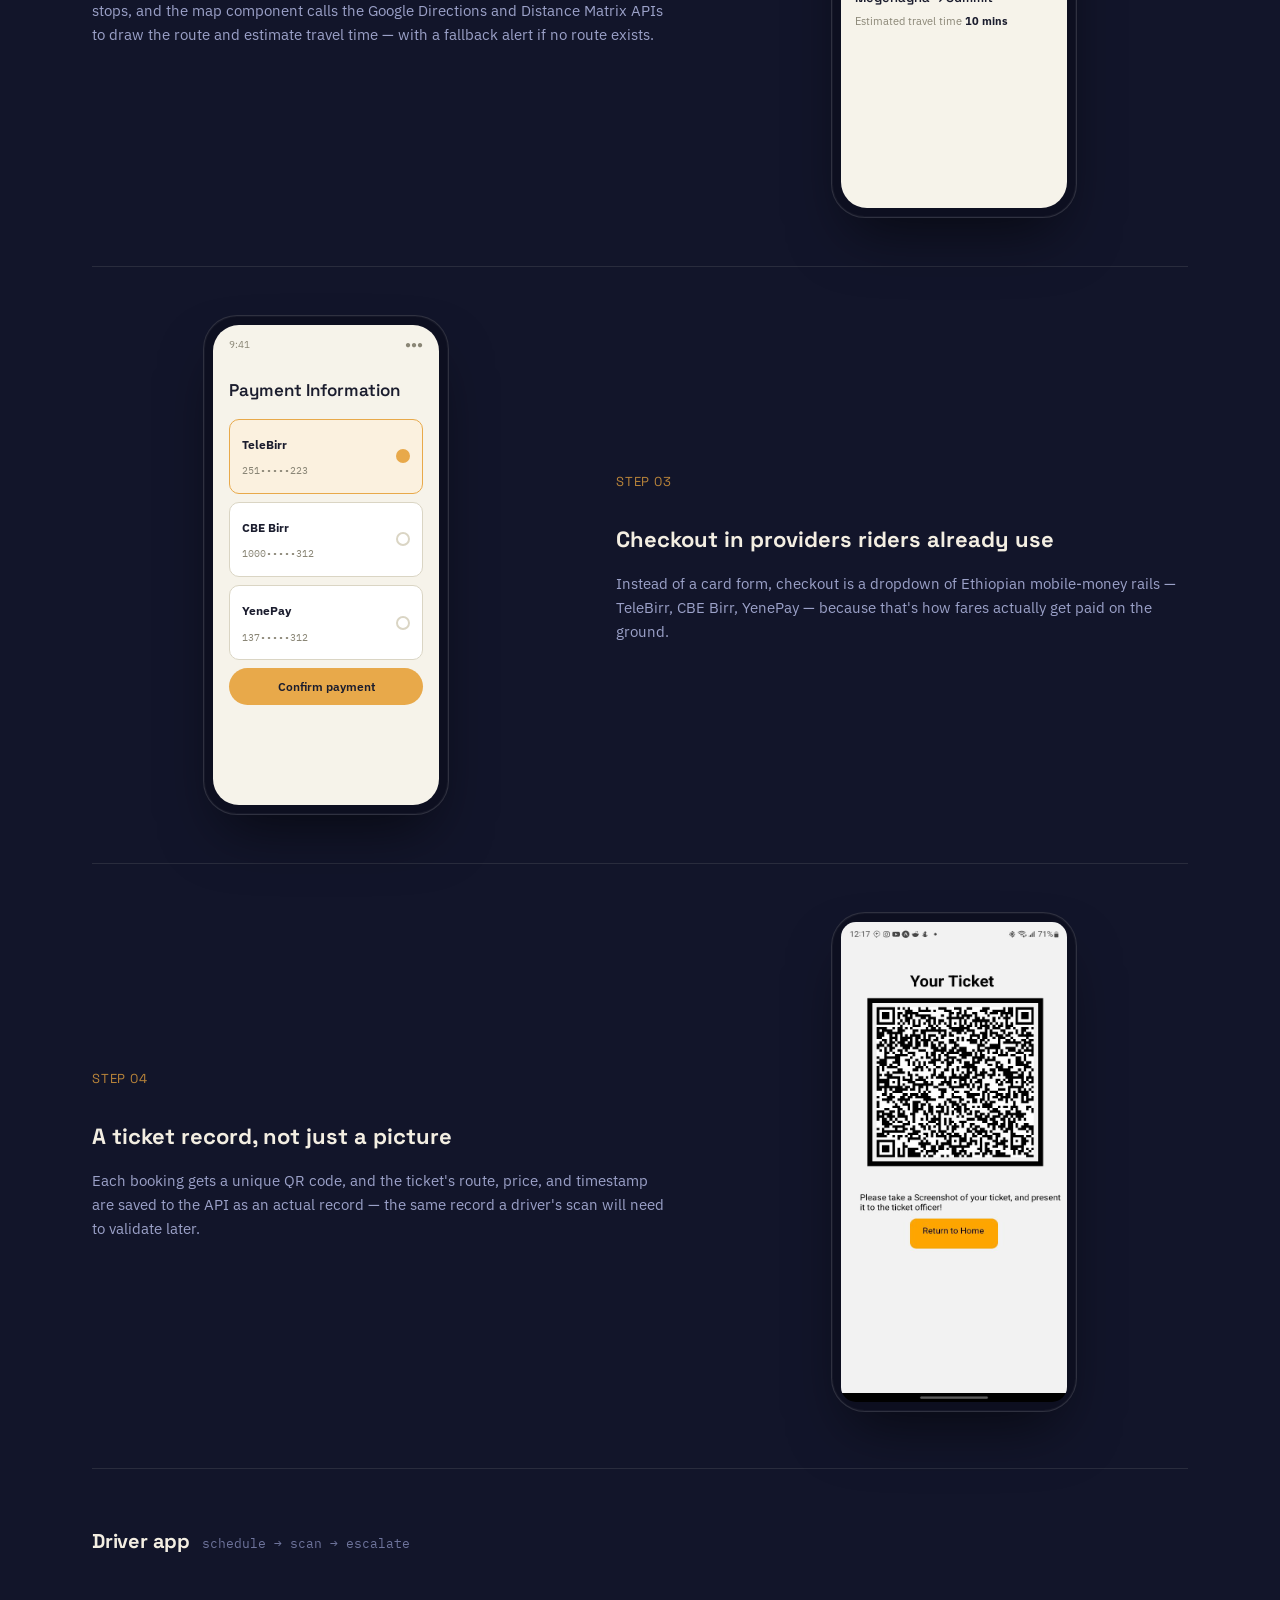
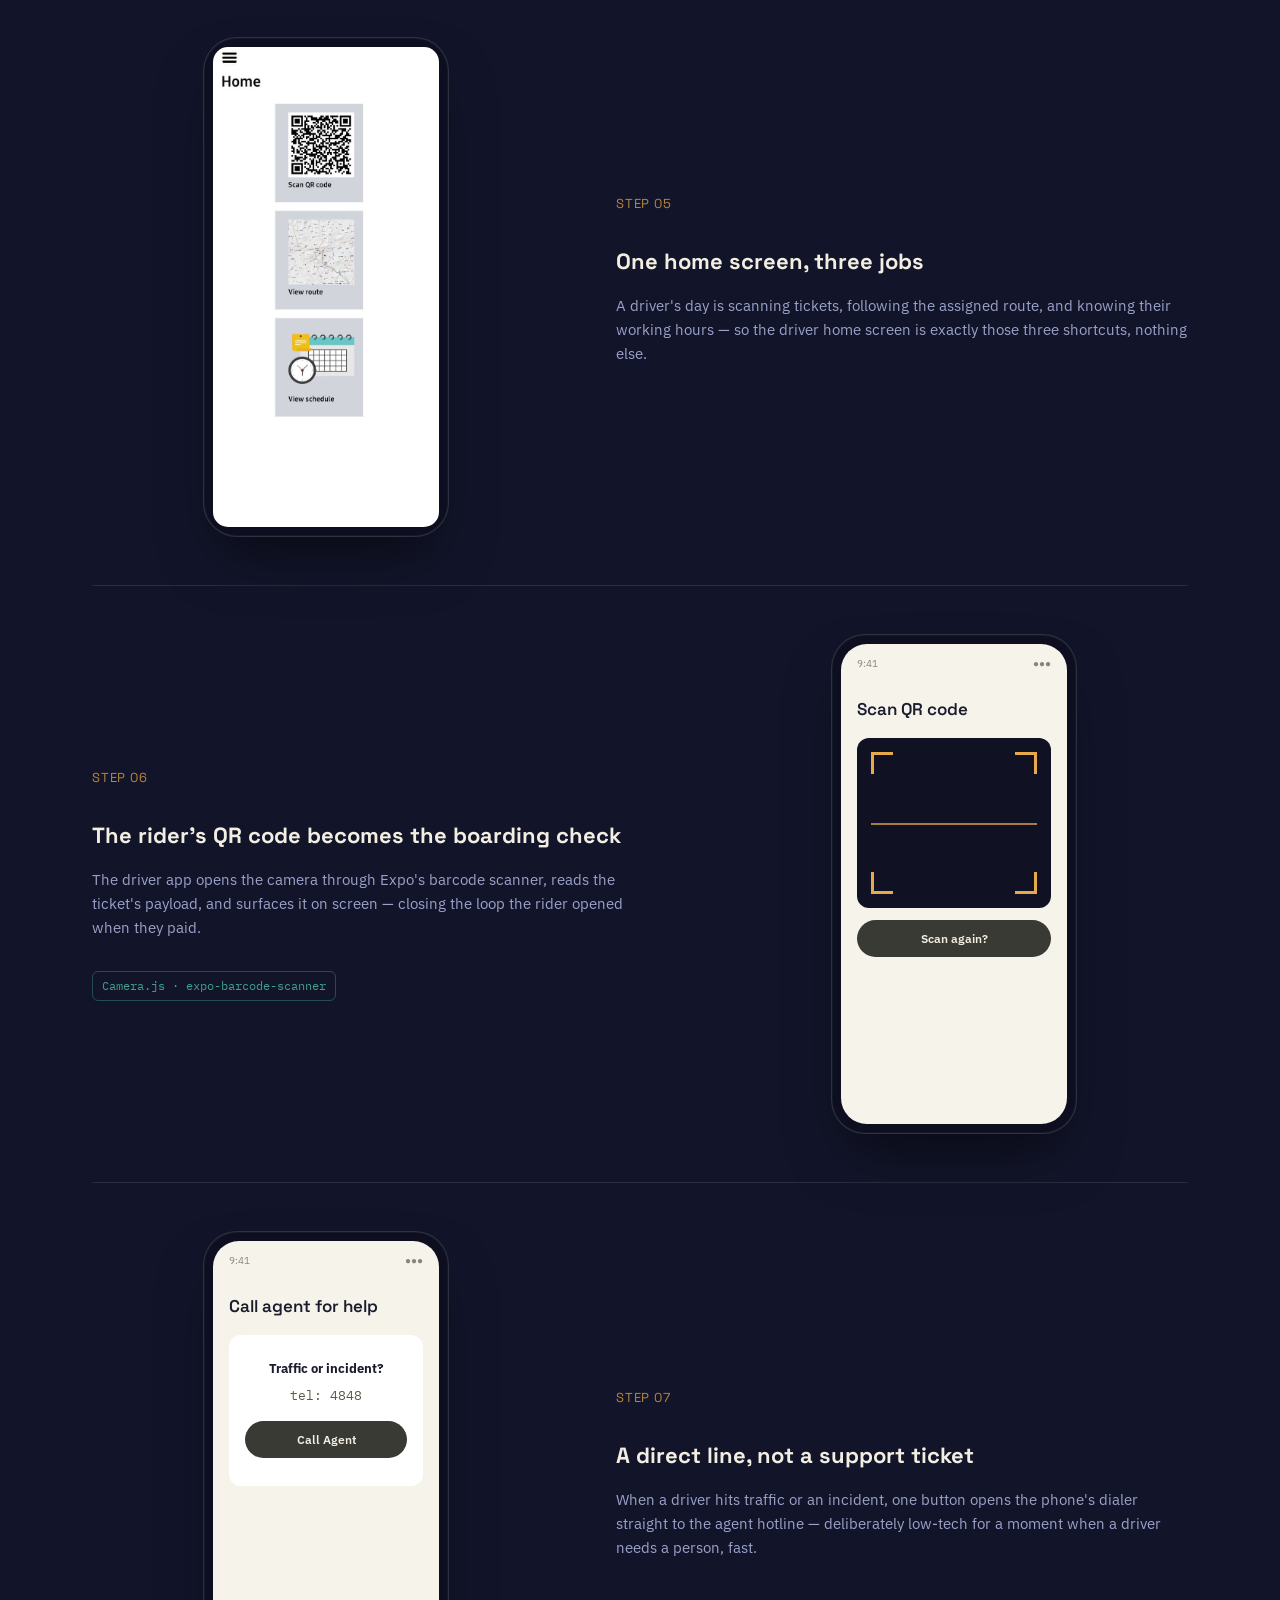
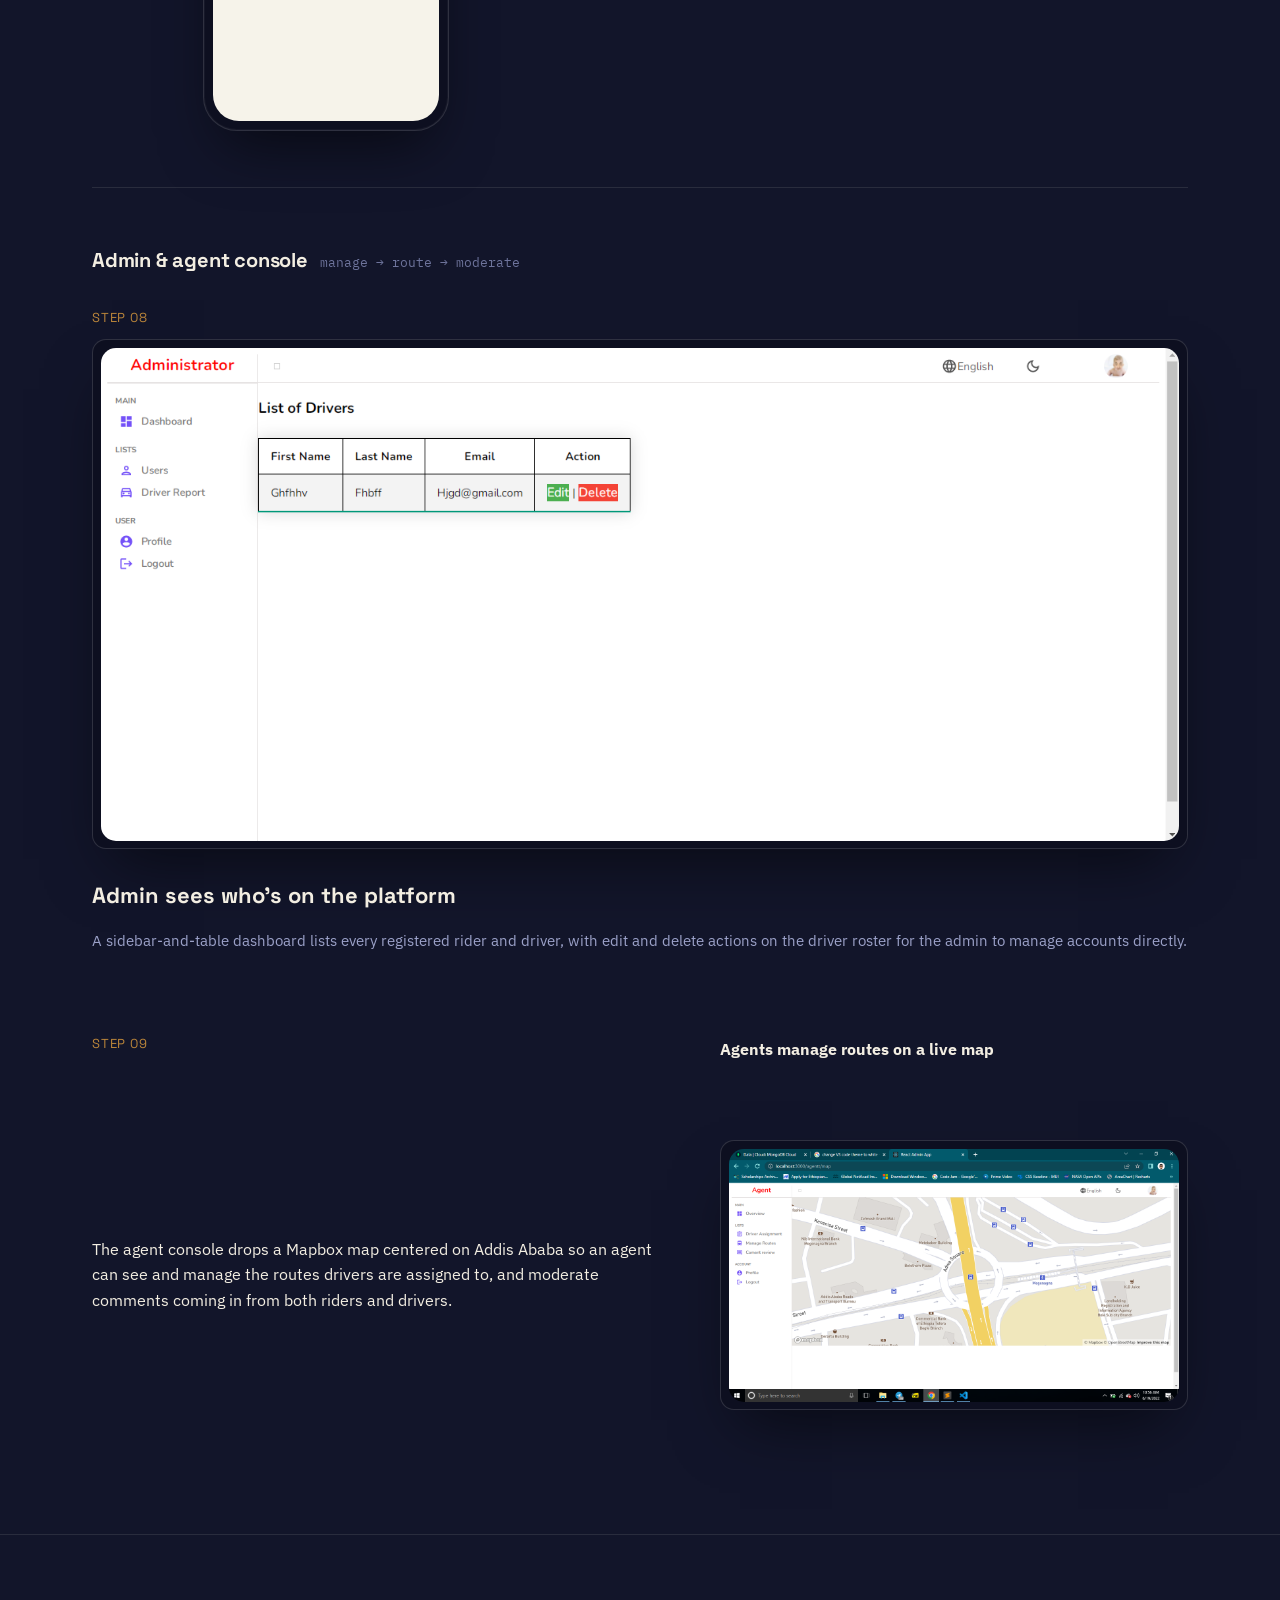
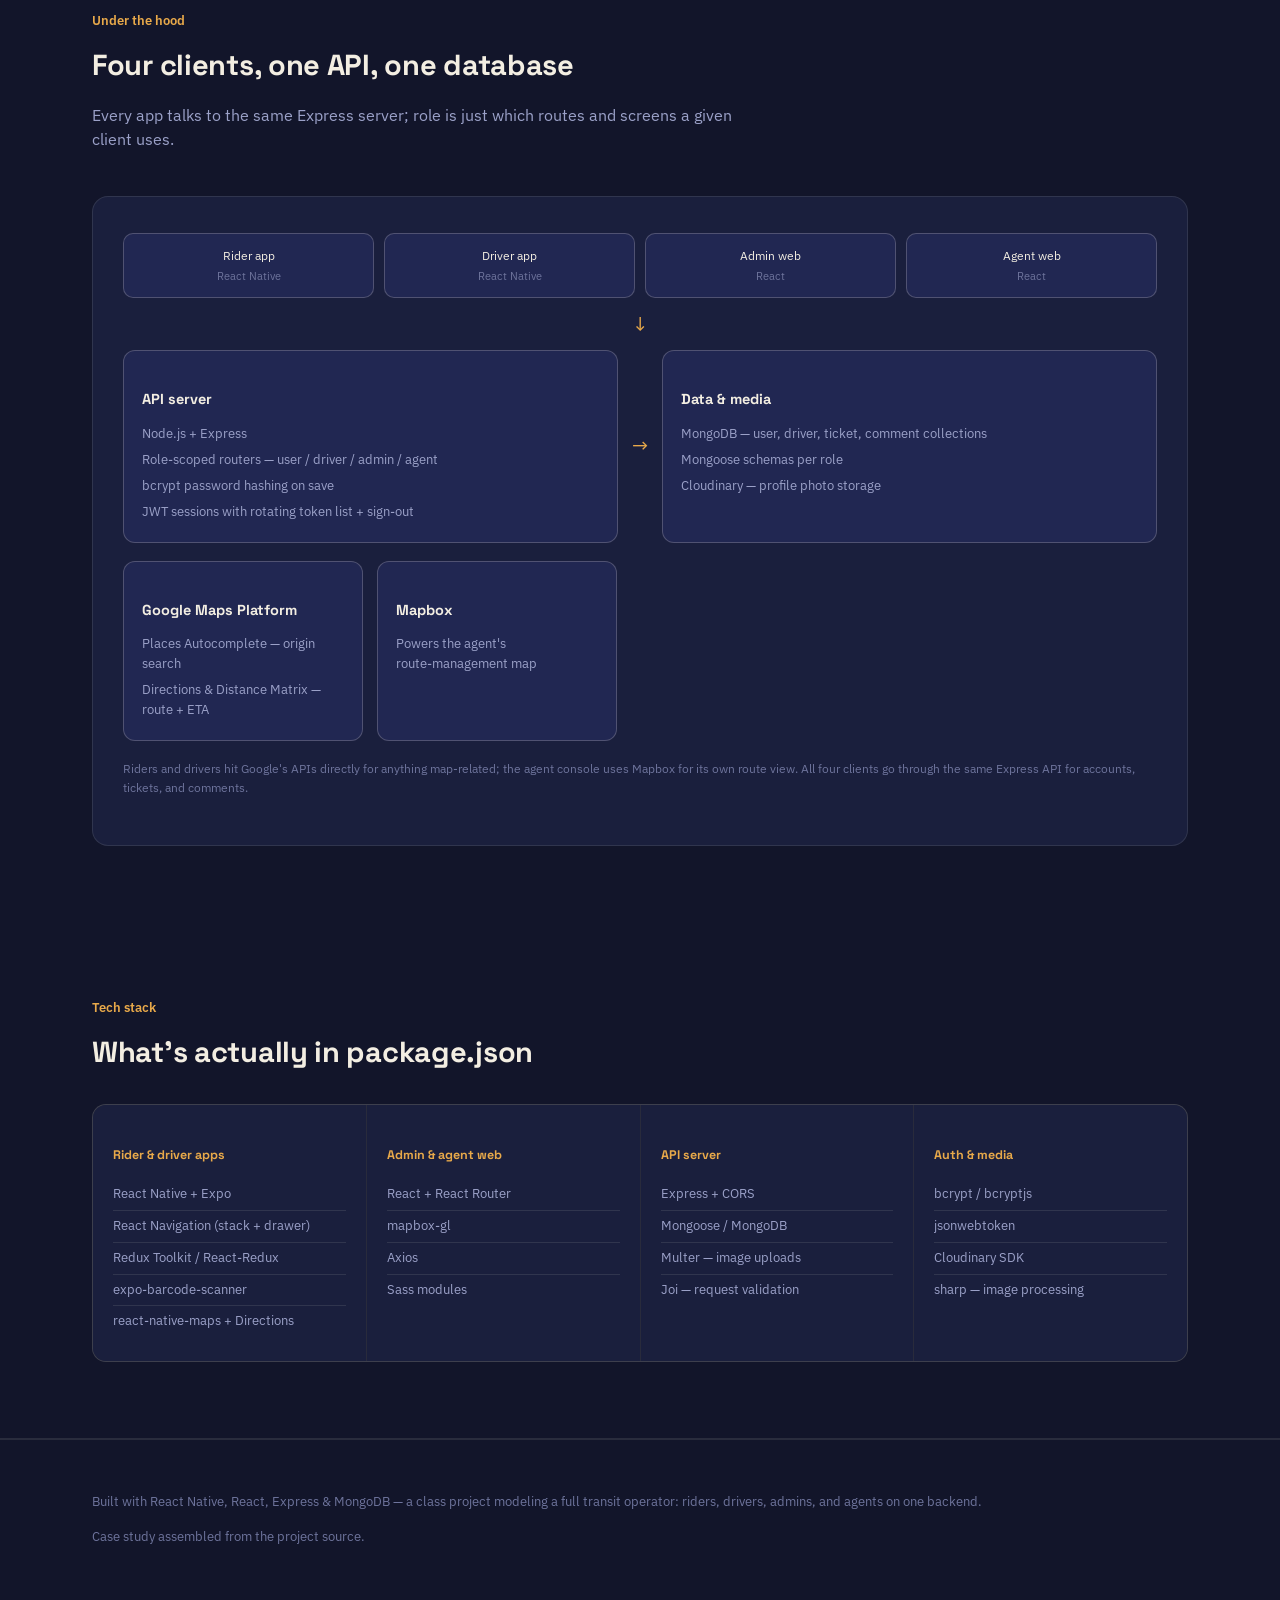
==== commit b3473f44: "Update Online-Public-Transport-Booking.html" ====
--- a/Online-Public-Transport-Booking.html
+++ b/Online-Public-Transport-Booking.html
@@ -521,14 +521,11 @@
 
     <div class="flow-block" style="margin-bottom:0;border-bottom:none;padding-bottom:0;">
       <div class="flow-label"><h3>Admin &amp; agent console</h3><span>manage → route → moderate</span></div>
-
-      <div class="step">
-        <div class="step-visual browser">
-          <img src="AdminView.png" height="100%" width="100%" style="border-radius: 15px;">
-        </div>
-        </div>
         <div class="step-copy">
           <div class="step-num">STEP 08</div>
+          <div class="step-visual browser">
+          <img src="AdminView.png" height="100%" width="100%" style="border-radius: 15px;">
+          </div>
           <h4>Admin sees who's on the platform</h4>
           <p>A sidebar‑and‑table dashboard lists every registered rider and driver, with edit and delete actions on the driver roster for the admin to manage accounts directly.</p>
           <!-- <span class="tag">UserList.jsx · DriverList.jsx</span> -->
@@ -536,14 +533,13 @@
       </div>
 
       <div class="step reverse">
-        <img src="AgentView" height="100%" width="100%" style="border-radius: 15px;">
-      </div>
-        <div class="step-copy">
+        <div class="step-visual browser">
+        <img src="AgentView.png" height="100%" width="100%" style="border-radius: 15px;">
+        </div>
           <div class="step-num">STEP 09</div>
           <h4>Agents manage routes on a live map</h4>
           <p>The agent console drops a Mapbox map centered on Addis Ababa so an agent can see and manage the routes drivers are assigned to, and moderate comments coming in from both riders and drivers.</p>
           <!-- <span class="tag">MapboxMap.jsx · CommentList.jsx</span> -->
-        </div>
       </div>
     </div>
 
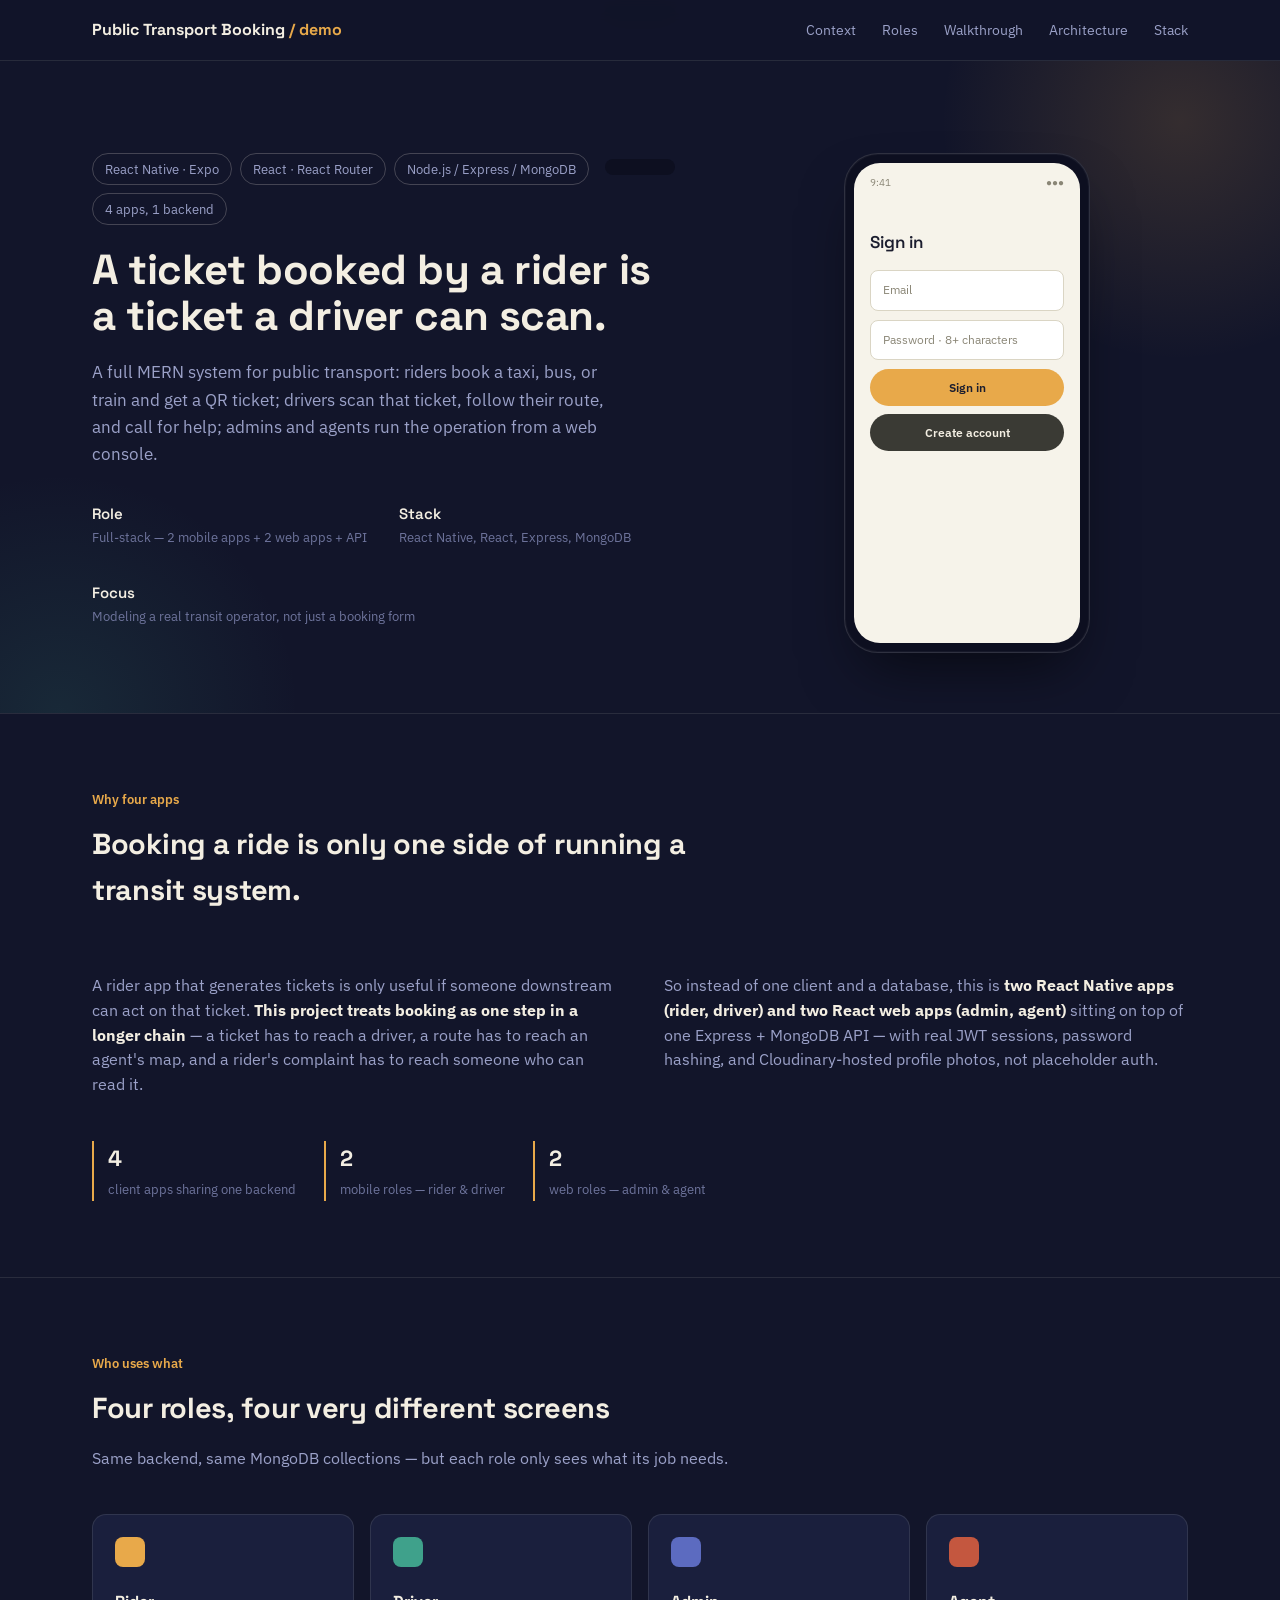
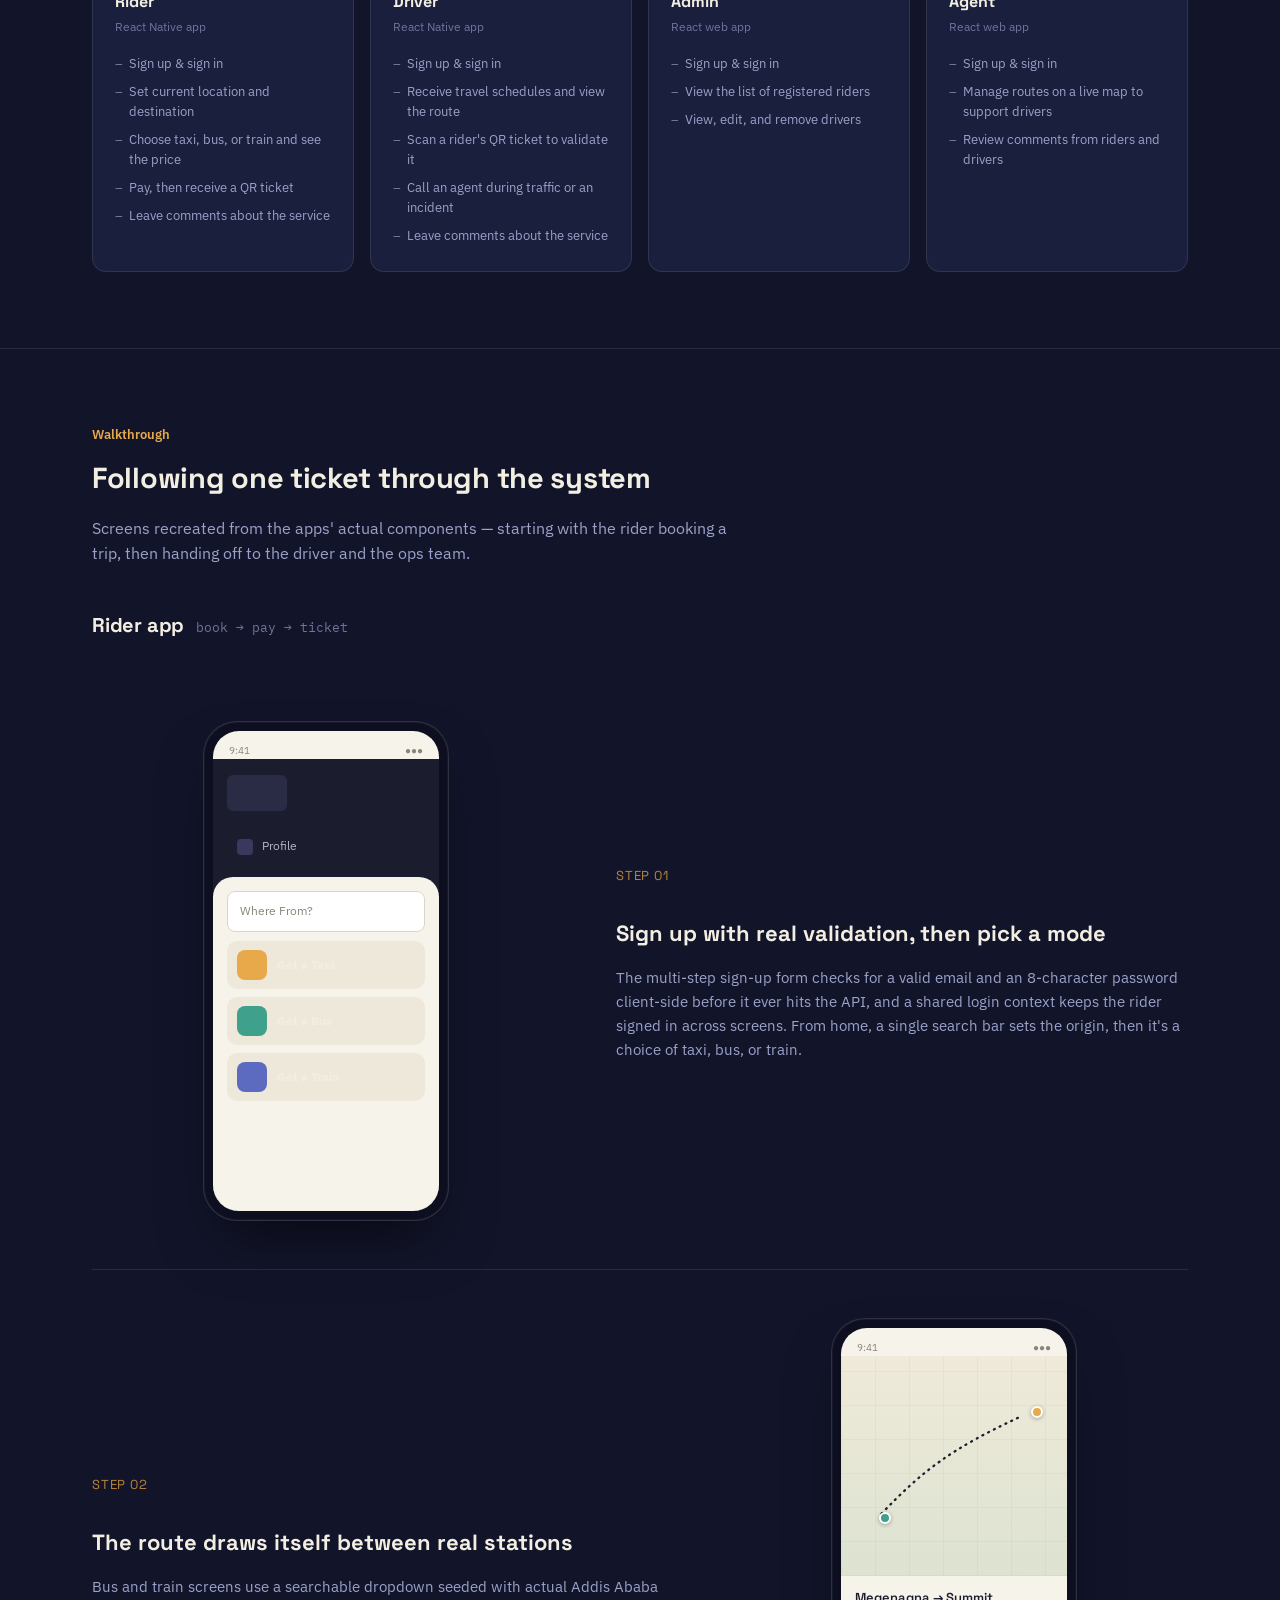
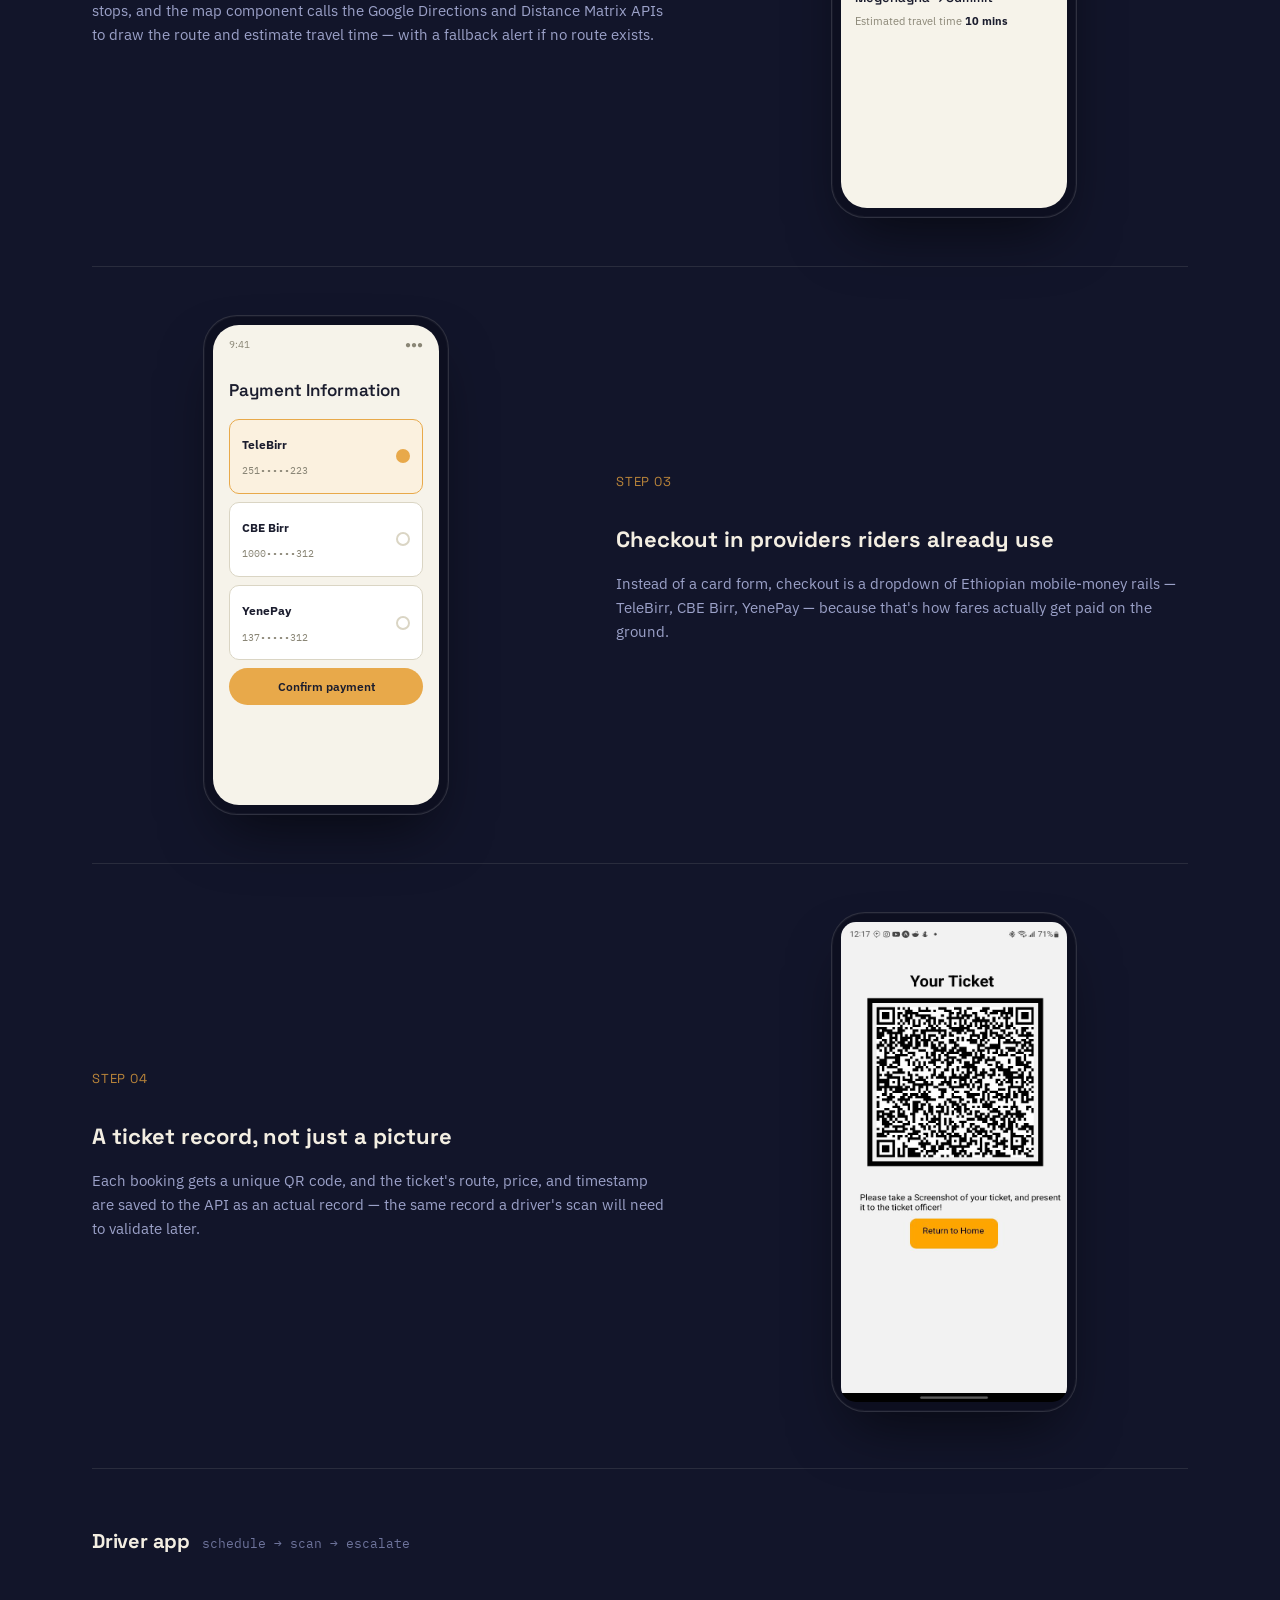
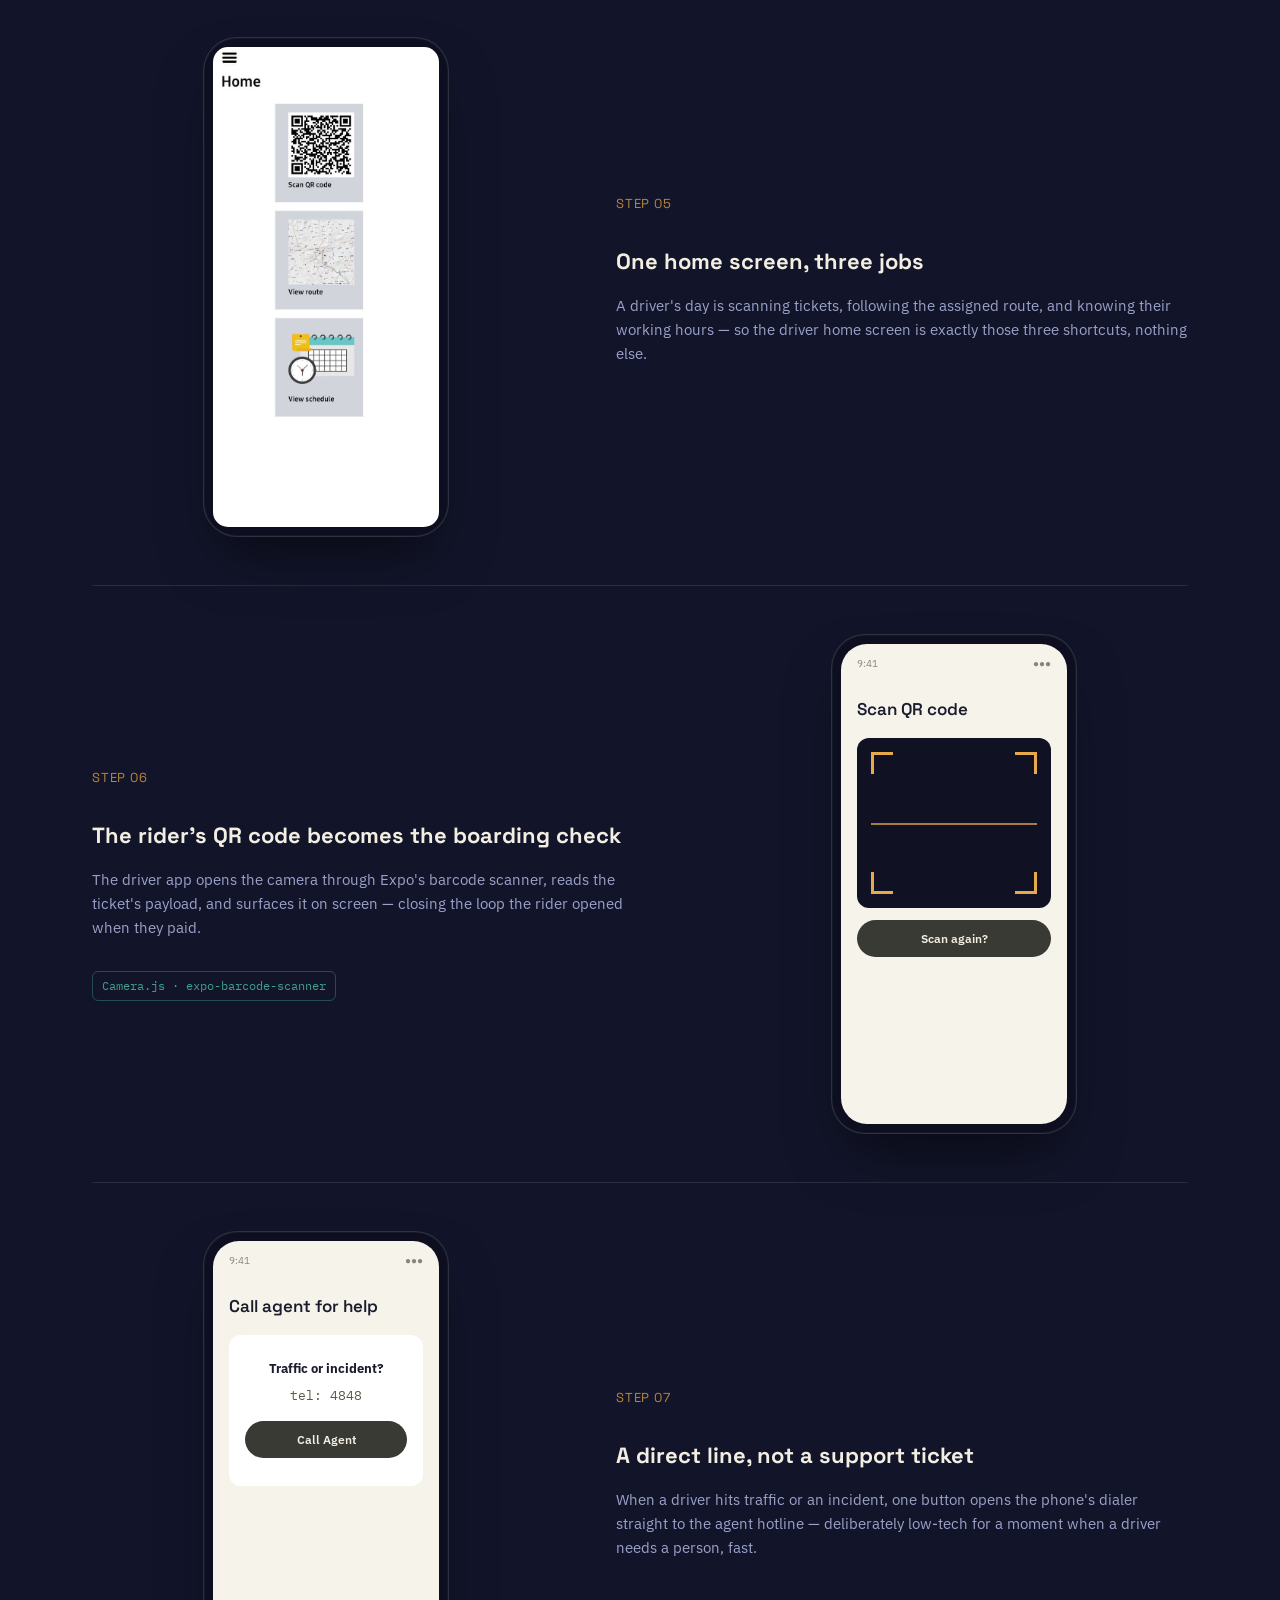
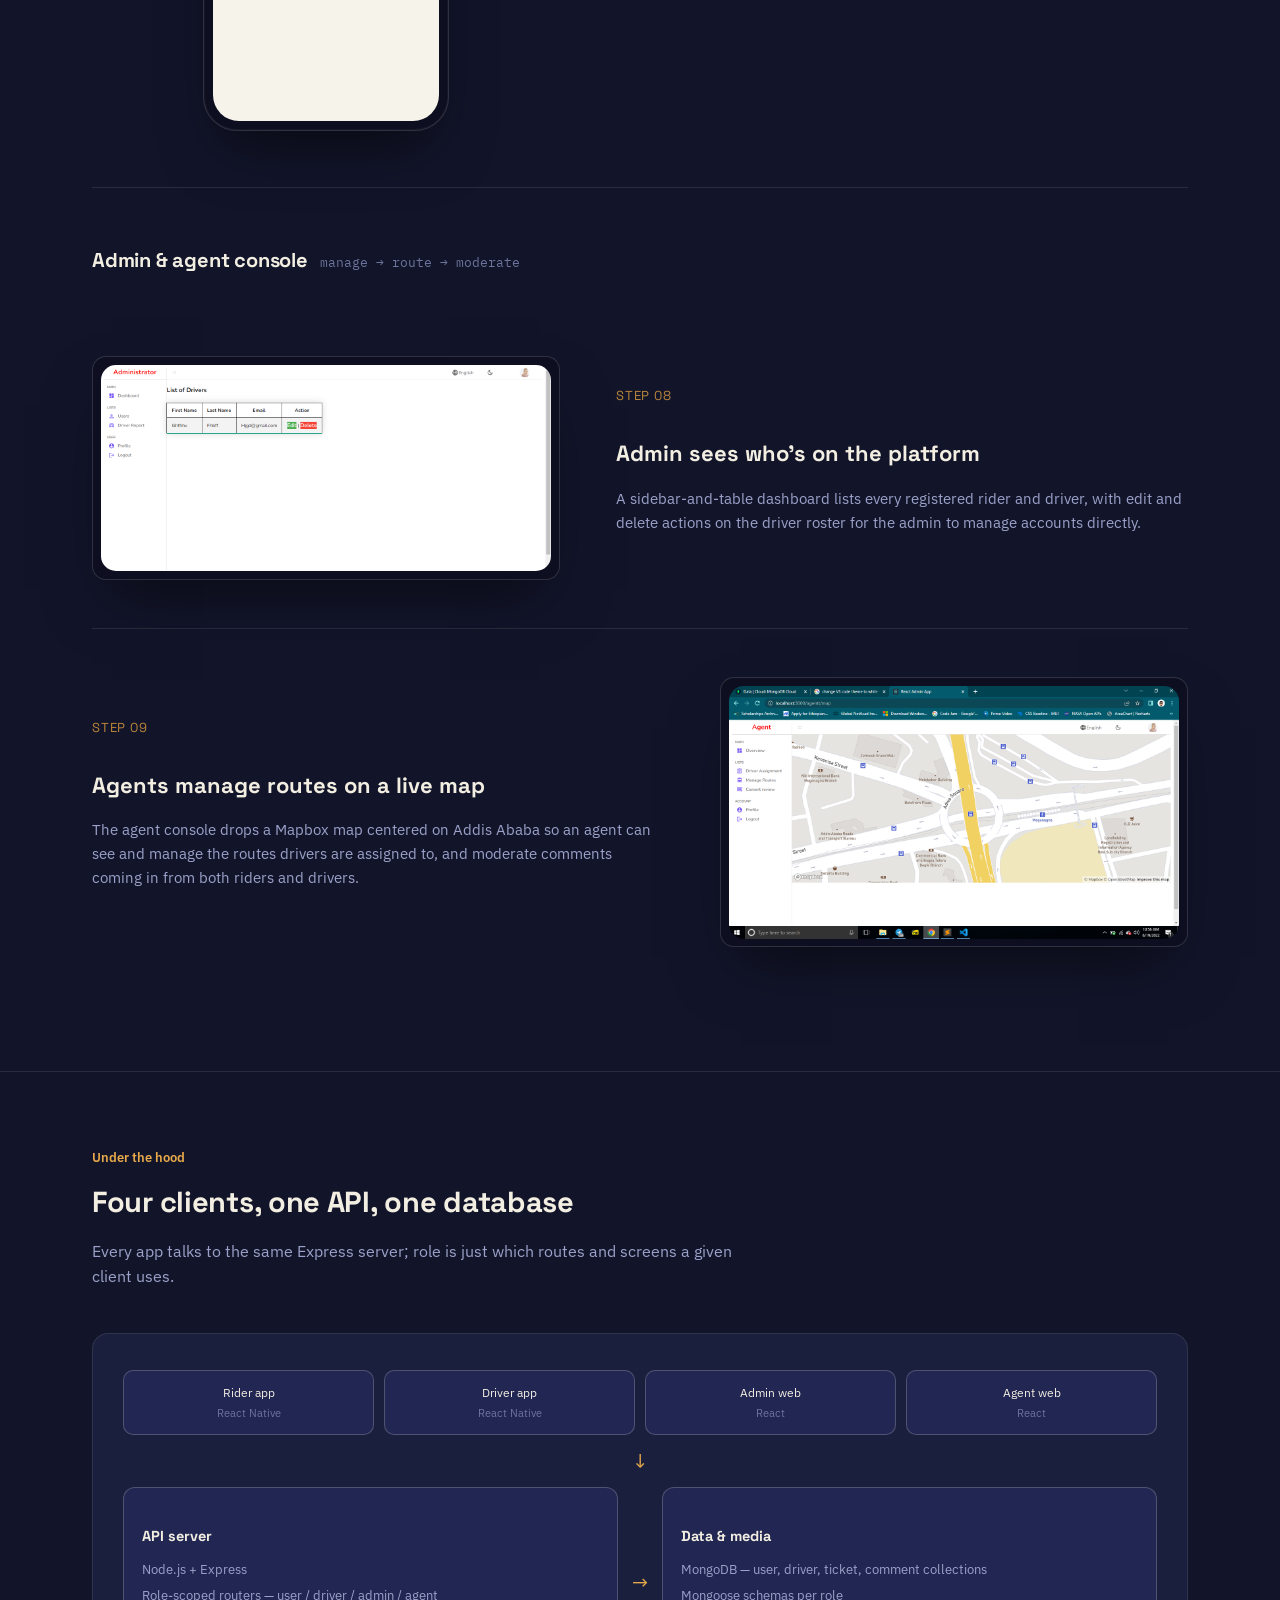
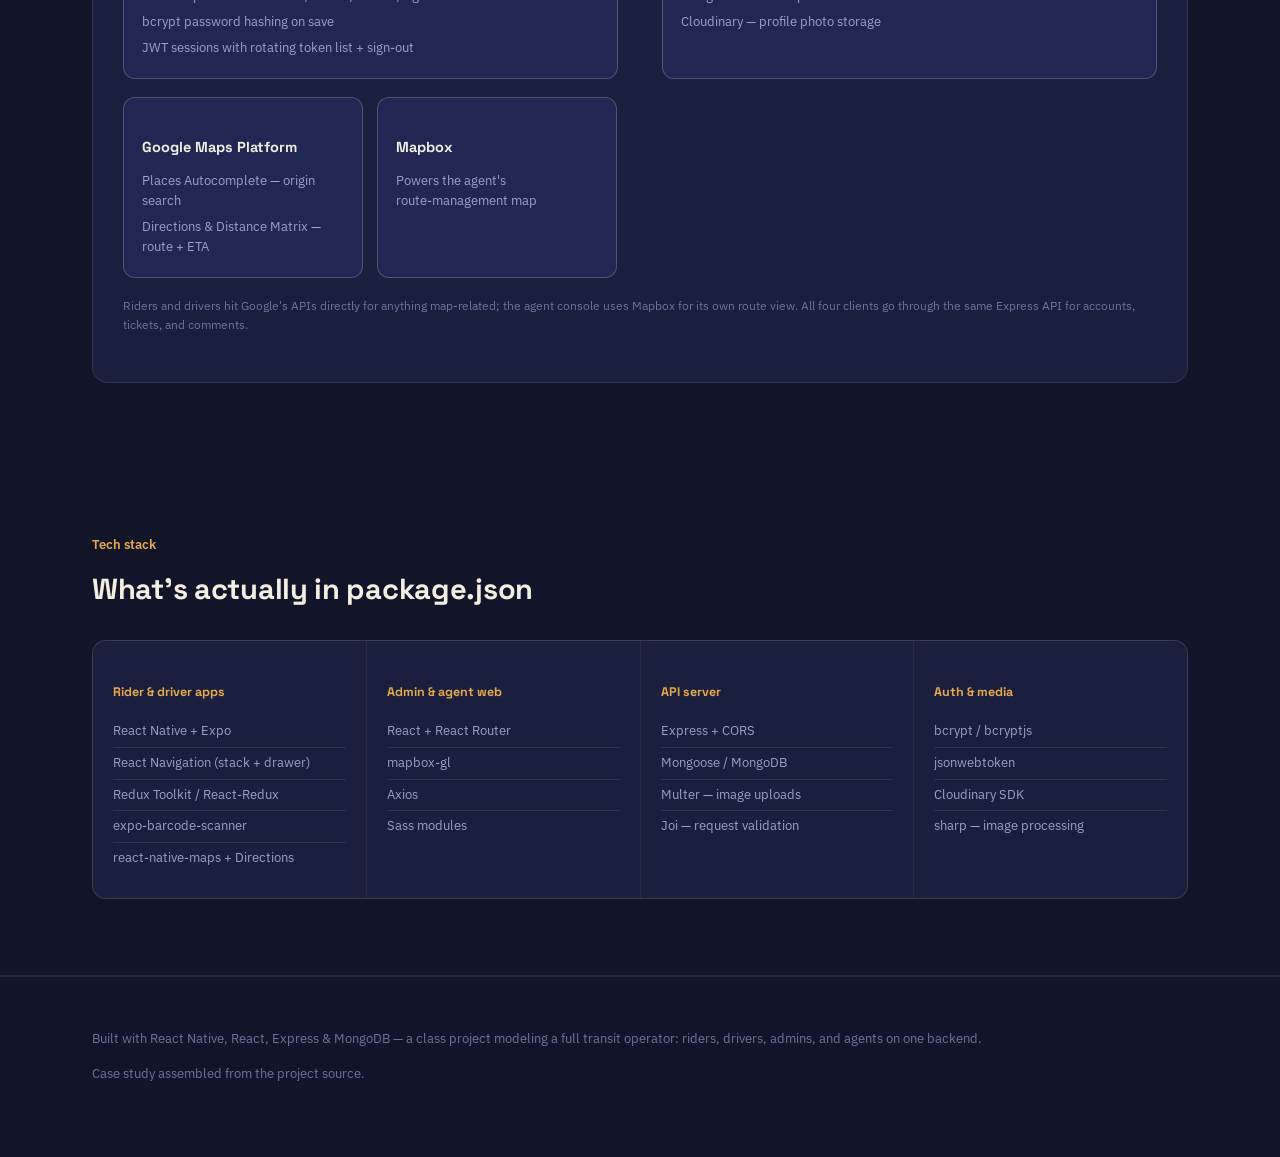
==== commit e60e6dbd: "Update admin and agent console steps in HTML" ====
--- a/Online-Public-Transport-Booking.html
+++ b/Online-Public-Transport-Booking.html
@@ -521,28 +521,39 @@
 
     <div class="flow-block" style="margin-bottom:0;border-bottom:none;padding-bottom:0;">
       <div class="flow-label"><h3>Admin &amp; agent console</h3><span>manage → route → moderate</span></div>
-        <div class="step-copy">
-          <div class="step-num">STEP 08</div>
+      <div class="step">
           <div class="step-visual browser">
           <img src="AdminView.png" height="100%" width="100%" style="border-radius: 15px;">
           </div>
+          
+          <!-- <span class="tag">UserList.jsx · DriverList.jsx</span> -->
+        <div class="step-copy">
+          <div class="step-num">STEP 08</div>
           <h4>Admin sees who's on the platform</h4>
           <p>A sidebar‑and‑table dashboard lists every registered rider and driver, with edit and delete actions on the driver roster for the admin to manage accounts directly.</p>
-          <!-- <span class="tag">UserList.jsx · DriverList.jsx</span> -->
-        </div>
-      </div>
-
+        </div>
+      </div>
+      
+    <!-- <div class="step-copy">
+          <div class="step-num">STEP 09</div>
+          <div class="step-visual browser">
+          <img src="AgentView.png" height="100%" width="100%" style="border-radius: 15px;">
+          </div>
+          <h4>Admin sees who's on the platform</h4>
+          <p>A sidebar‑and‑table dashboard lists every registered rider and driver, with edit and delete actions on the driver roster for the admin to manage accounts directly.</p>
+          <!-- <span class="tag">UserList.jsx · DriverList.jsx</span> one more div-->
       <div class="step reverse">
         <div class="step-visual browser">
         <img src="AgentView.png" height="100%" width="100%" style="border-radius: 15px;">
         </div>
+        <div class="step-copy">
           <div class="step-num">STEP 09</div>
           <h4>Agents manage routes on a live map</h4>
           <p>The agent console drops a Mapbox map centered on Addis Ababa so an agent can see and manage the routes drivers are assigned to, and moderate comments coming in from both riders and drivers.</p>
           <!-- <span class="tag">MapboxMap.jsx · CommentList.jsx</span> -->
       </div>
-    </div>
-
+        
+    </div>
   </div>
 </section>
 
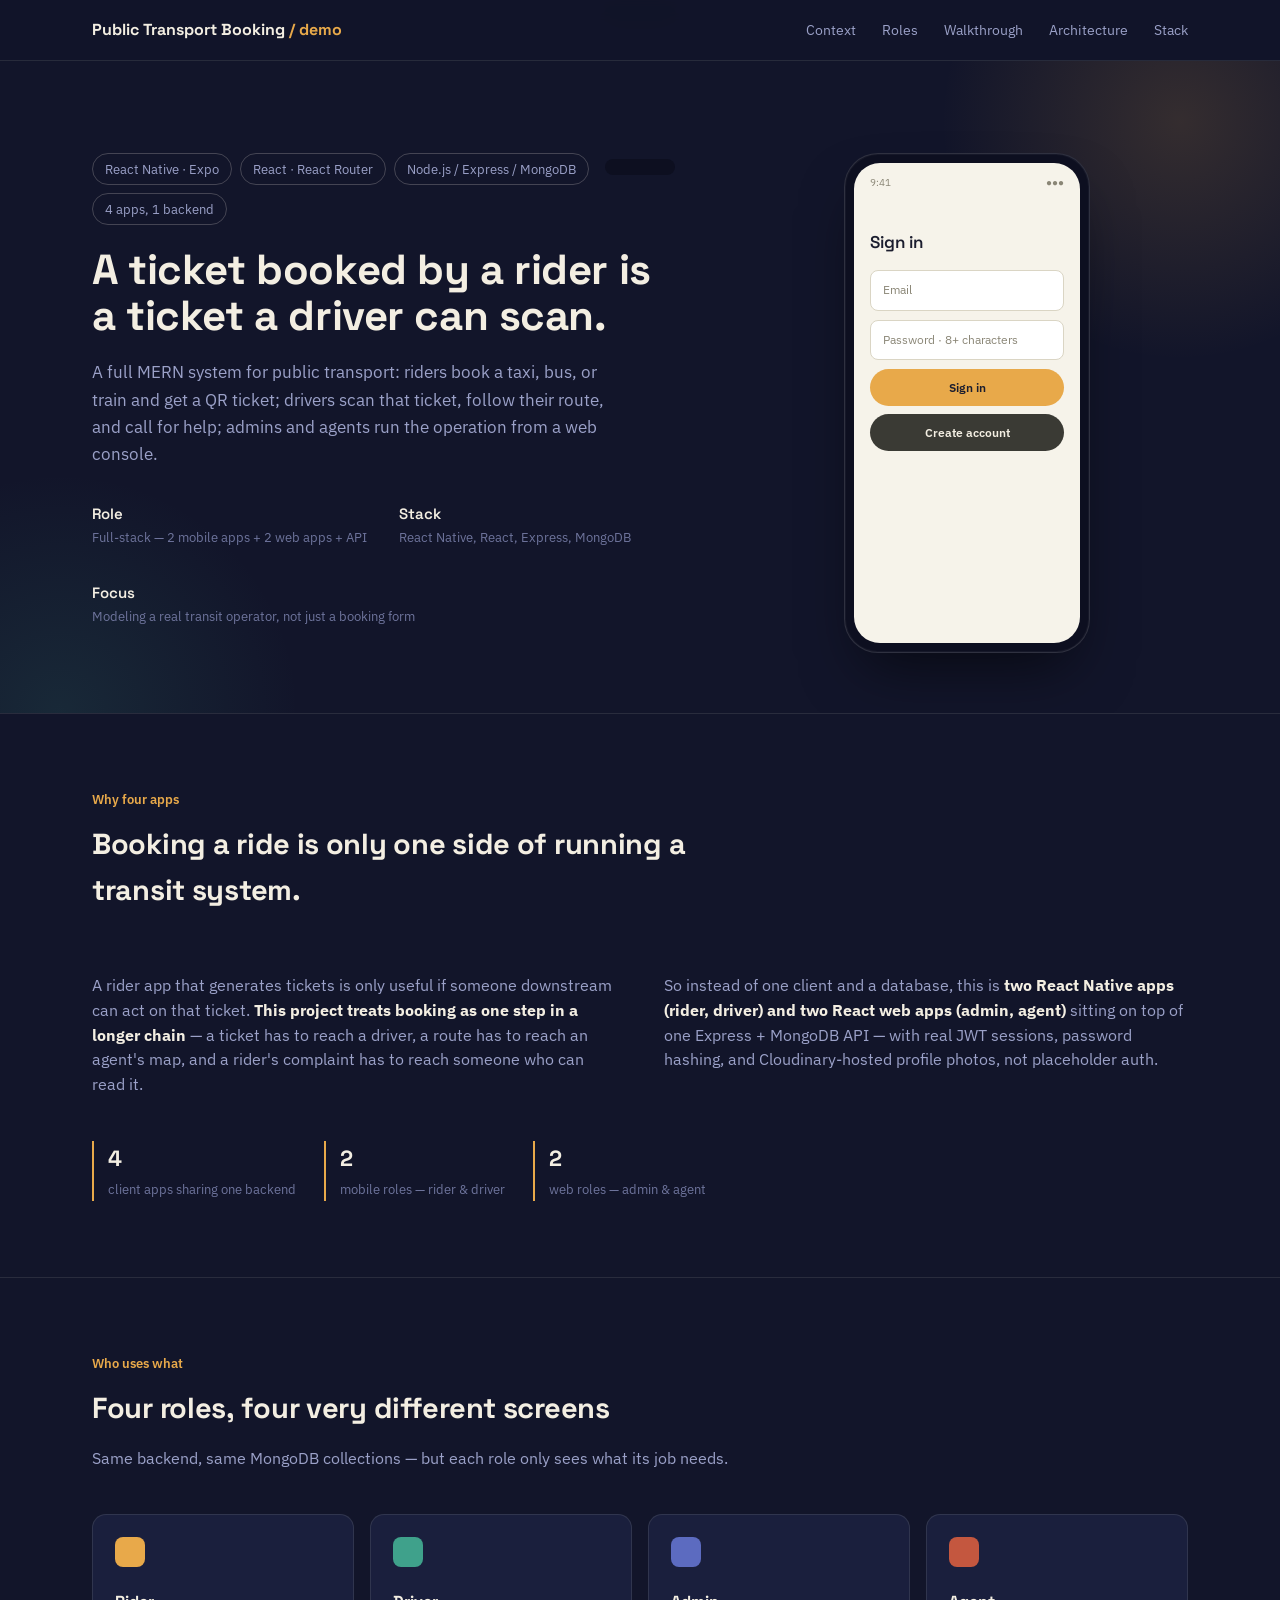
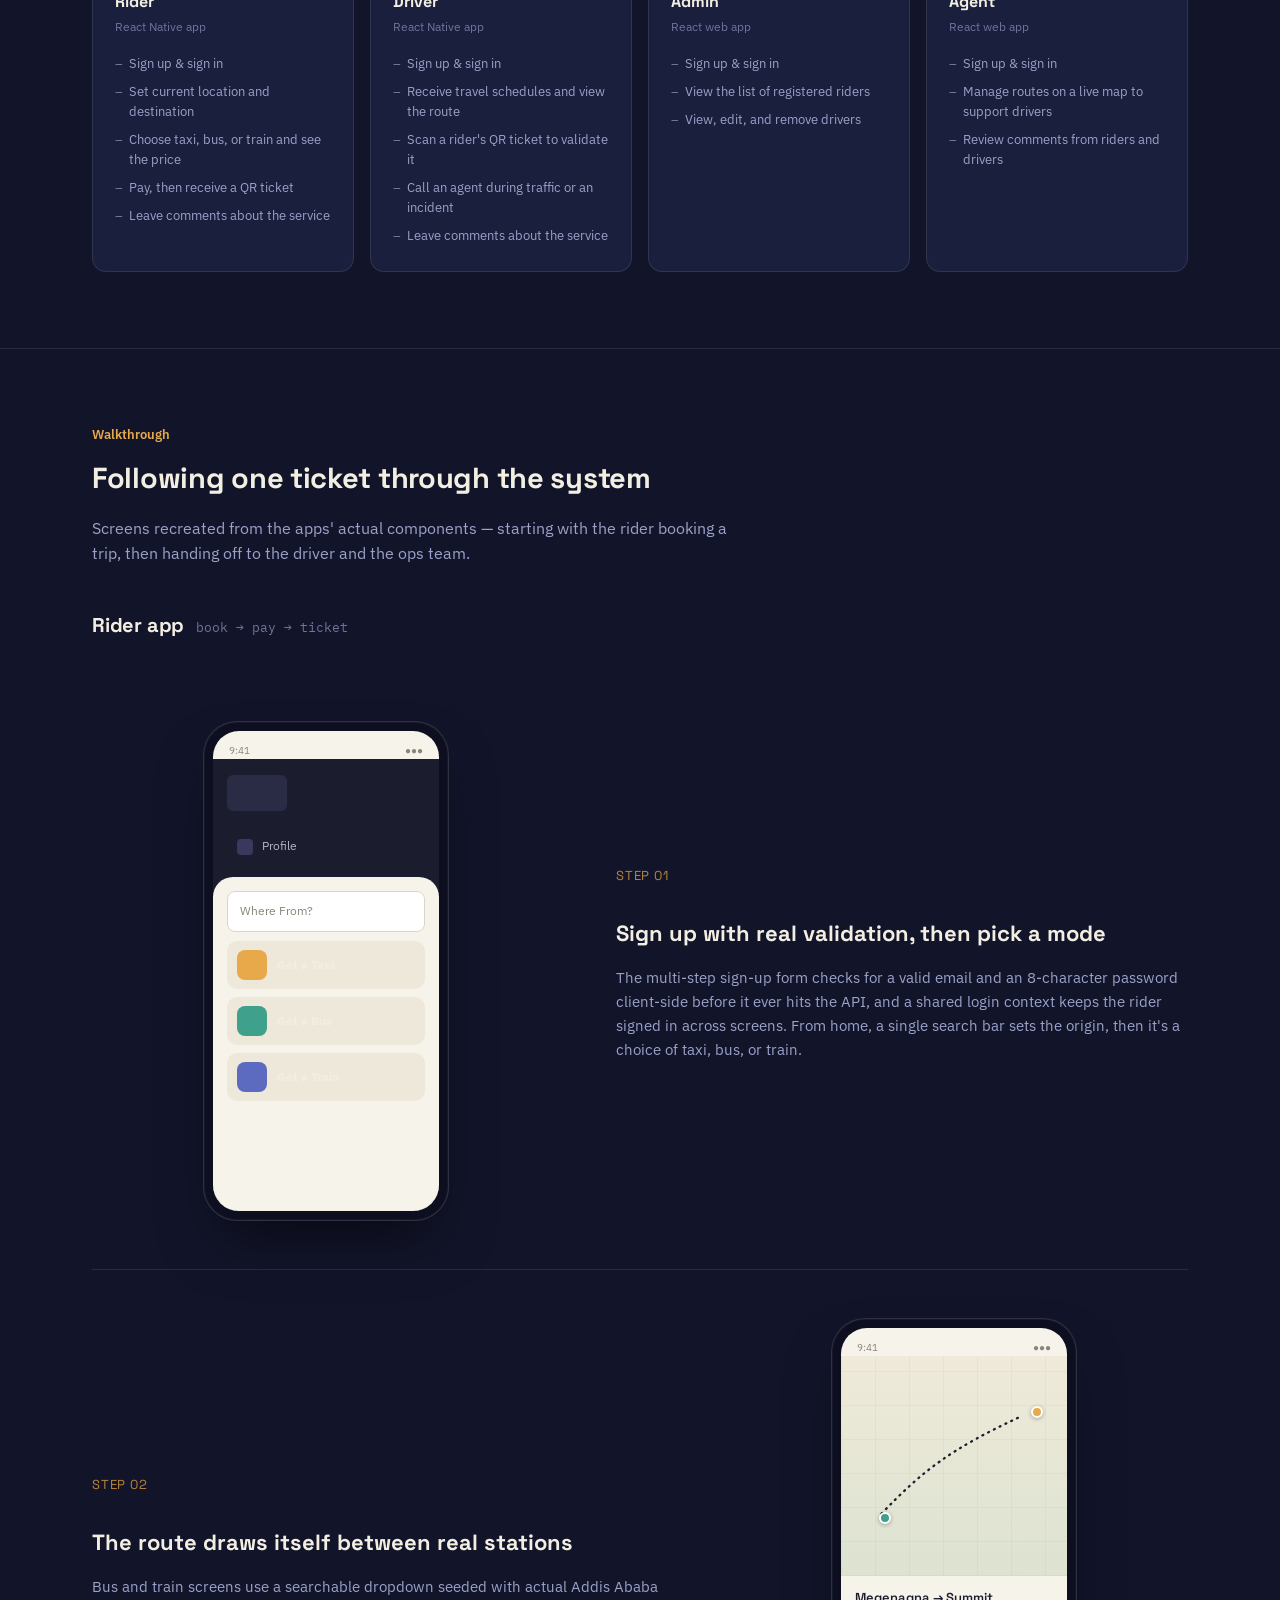
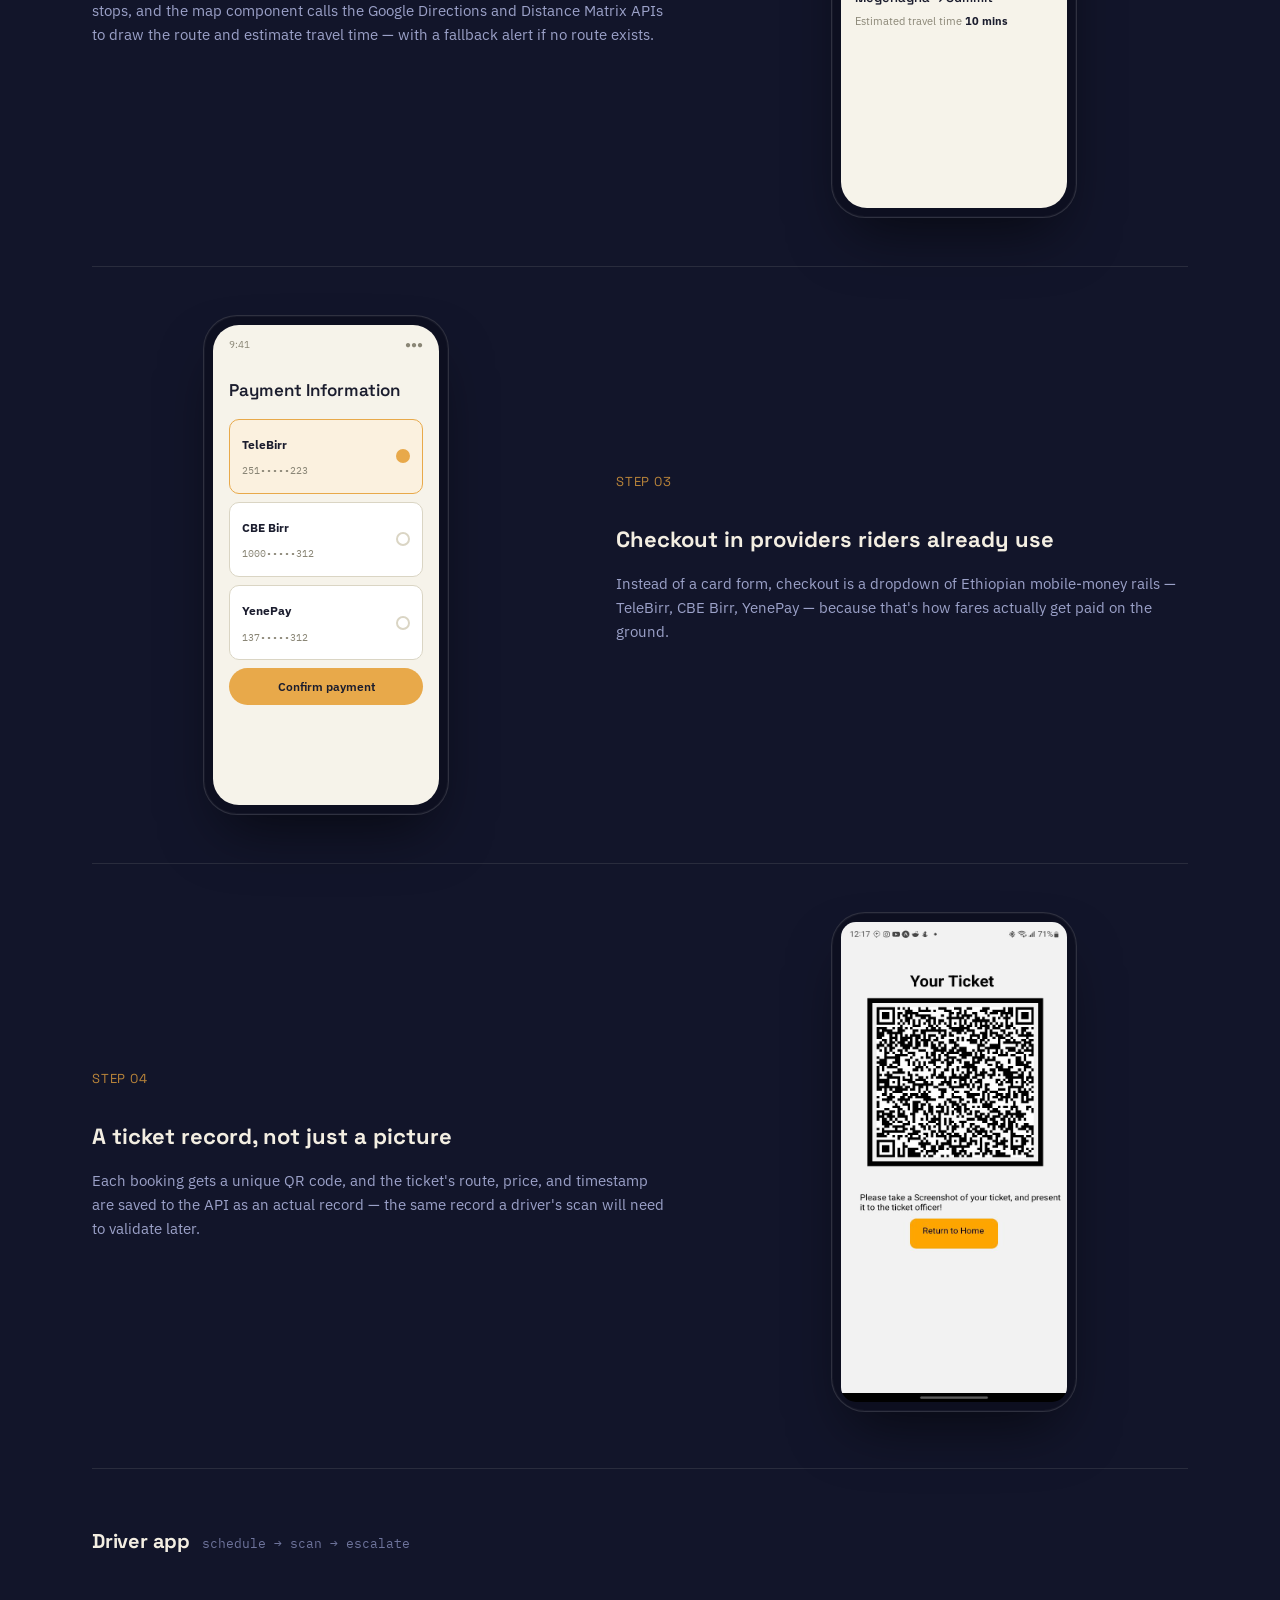
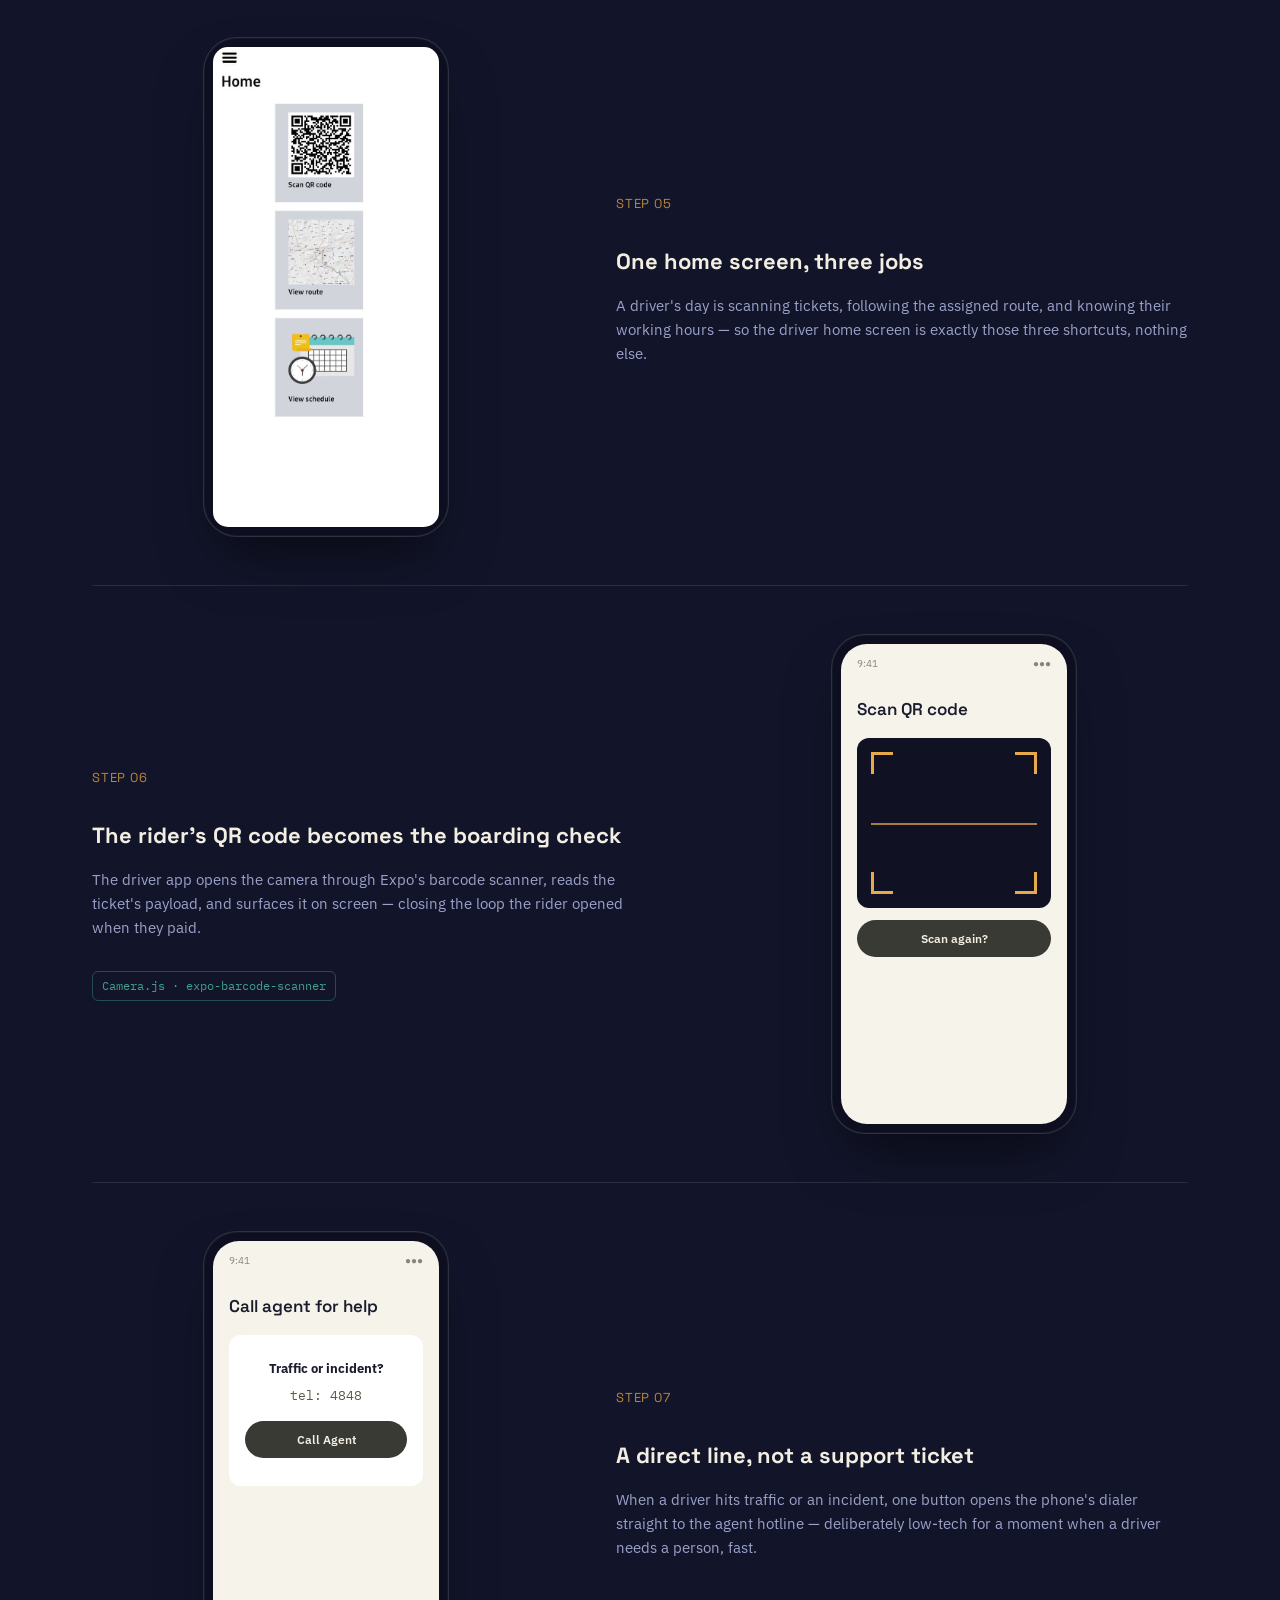
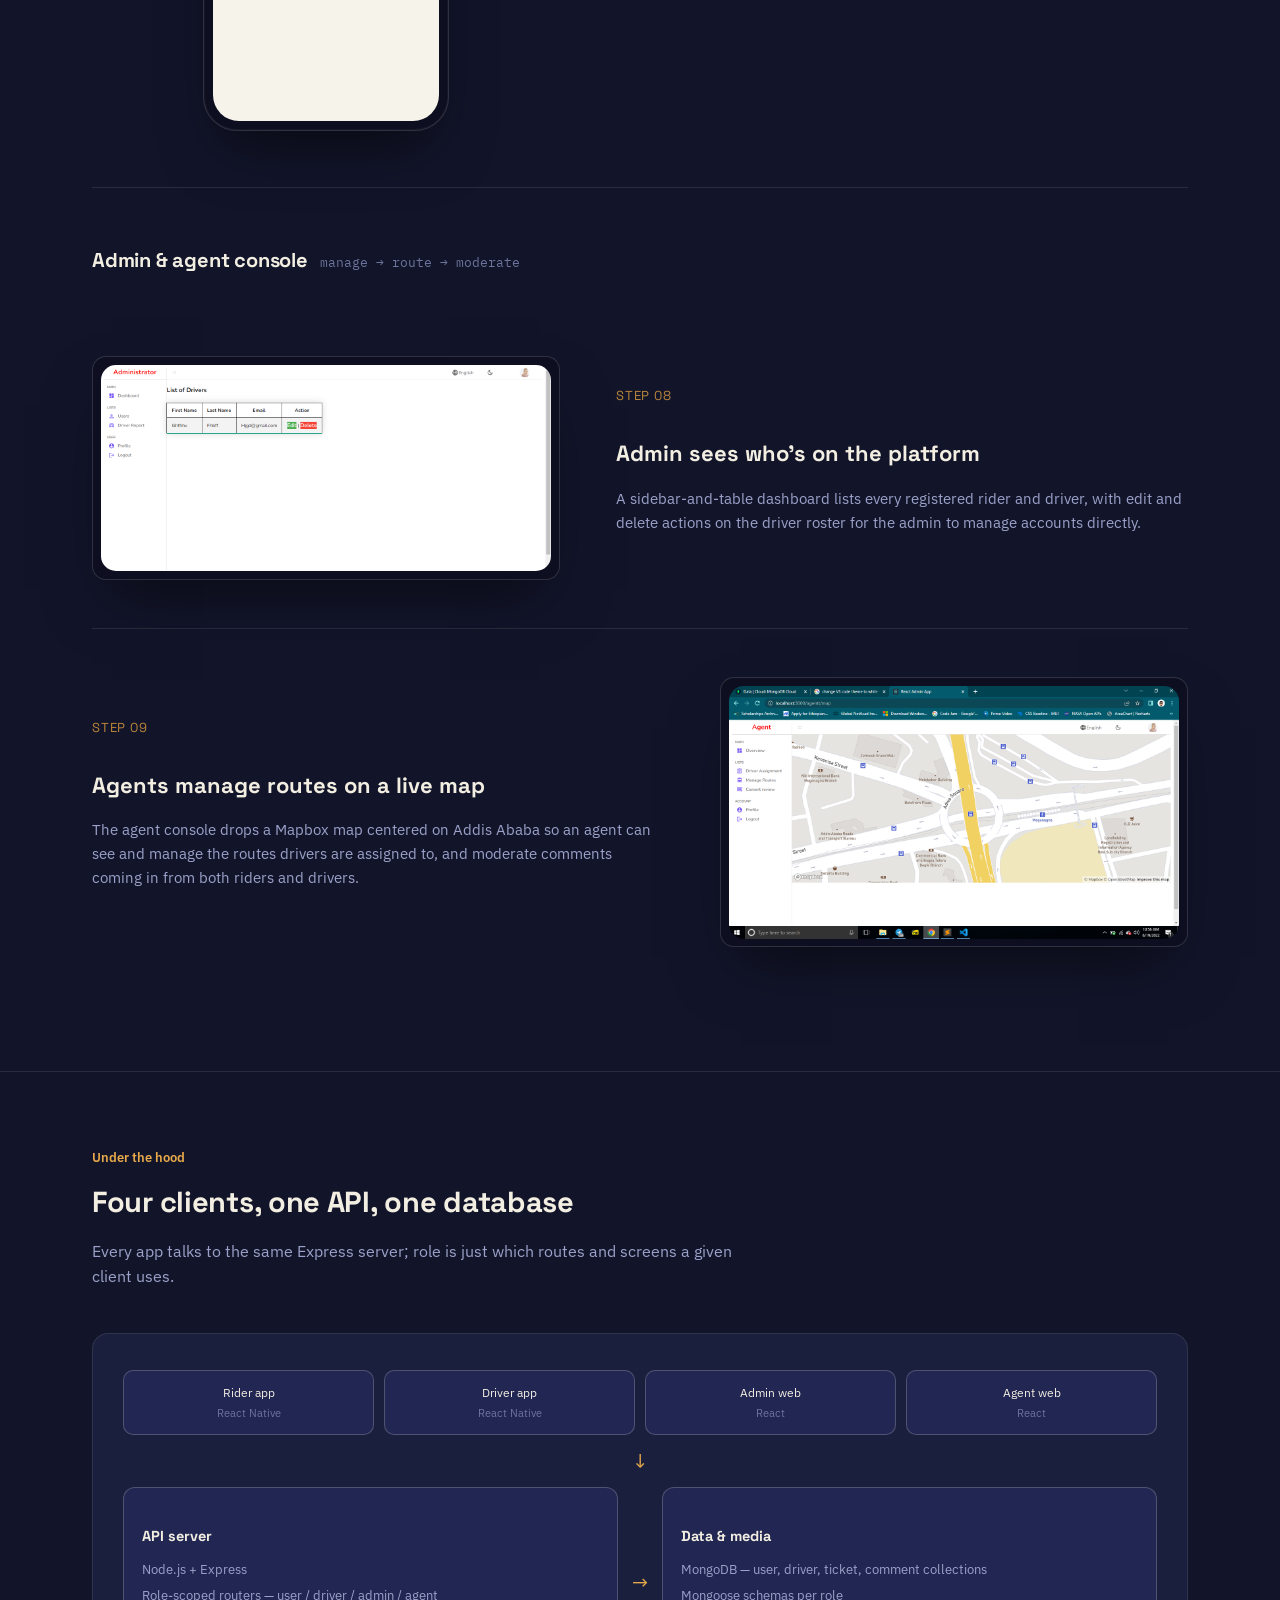
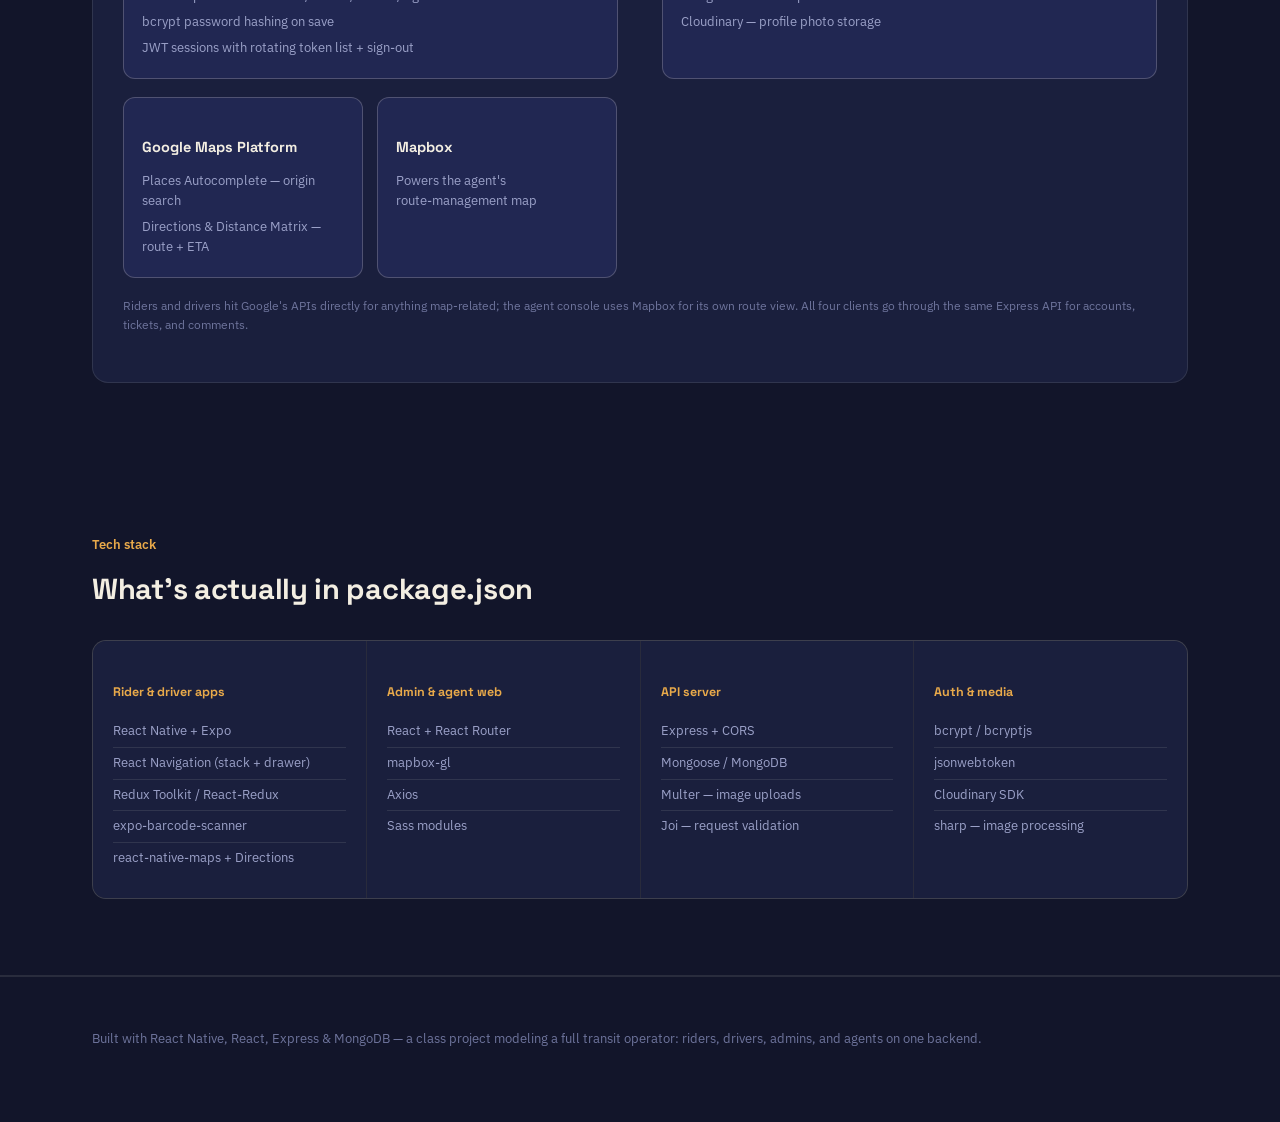
==== commit 1694a6c3: "Remove case study reference from footer" ====
--- a/Online-Public-Transport-Booking.html
+++ b/Online-Public-Transport-Booking.html
@@ -716,7 +716,6 @@
 <footer>
   <div class="wrap">
     <p>Built with React Native, React, Express &amp; MongoDB — a class project modeling a full transit operator: riders, drivers, admins, and agents on one backend.</p>
-    <p>Case study assembled from the project source.</p>
   </div>
 </footer>
 
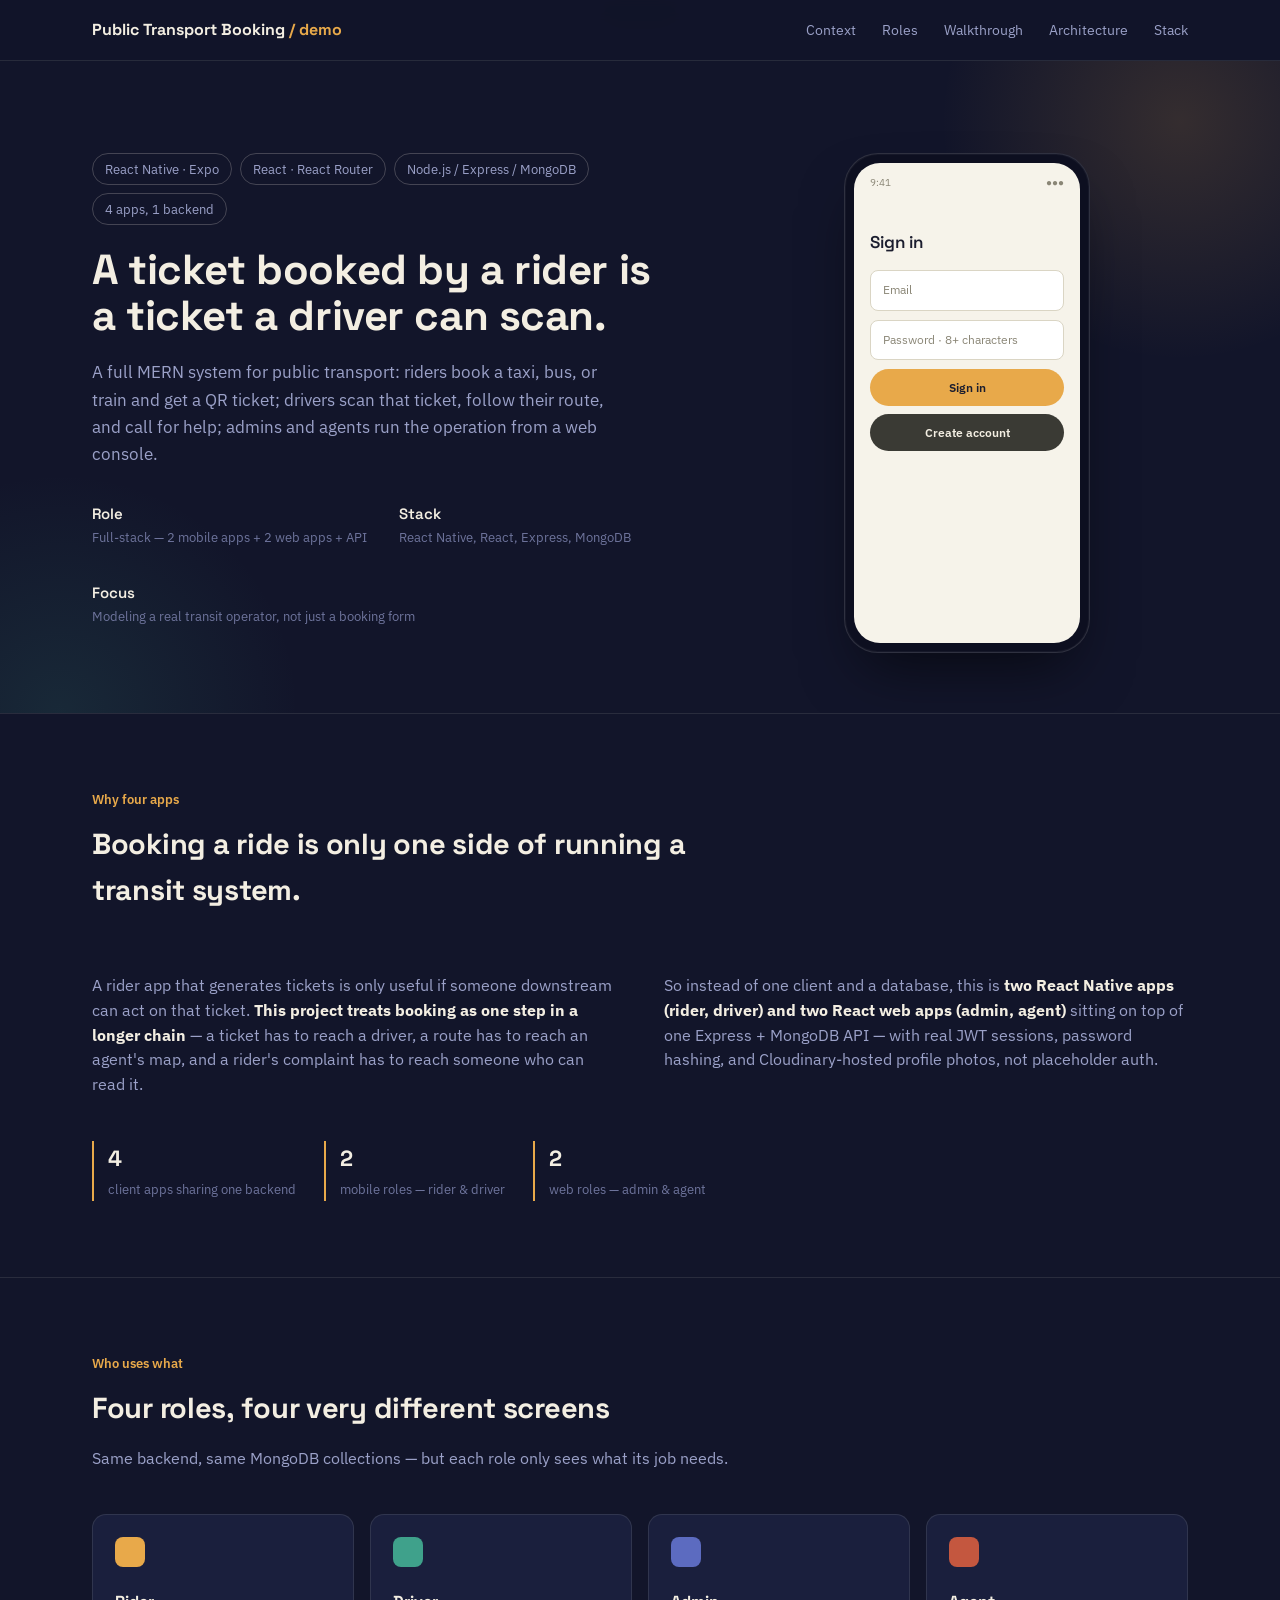
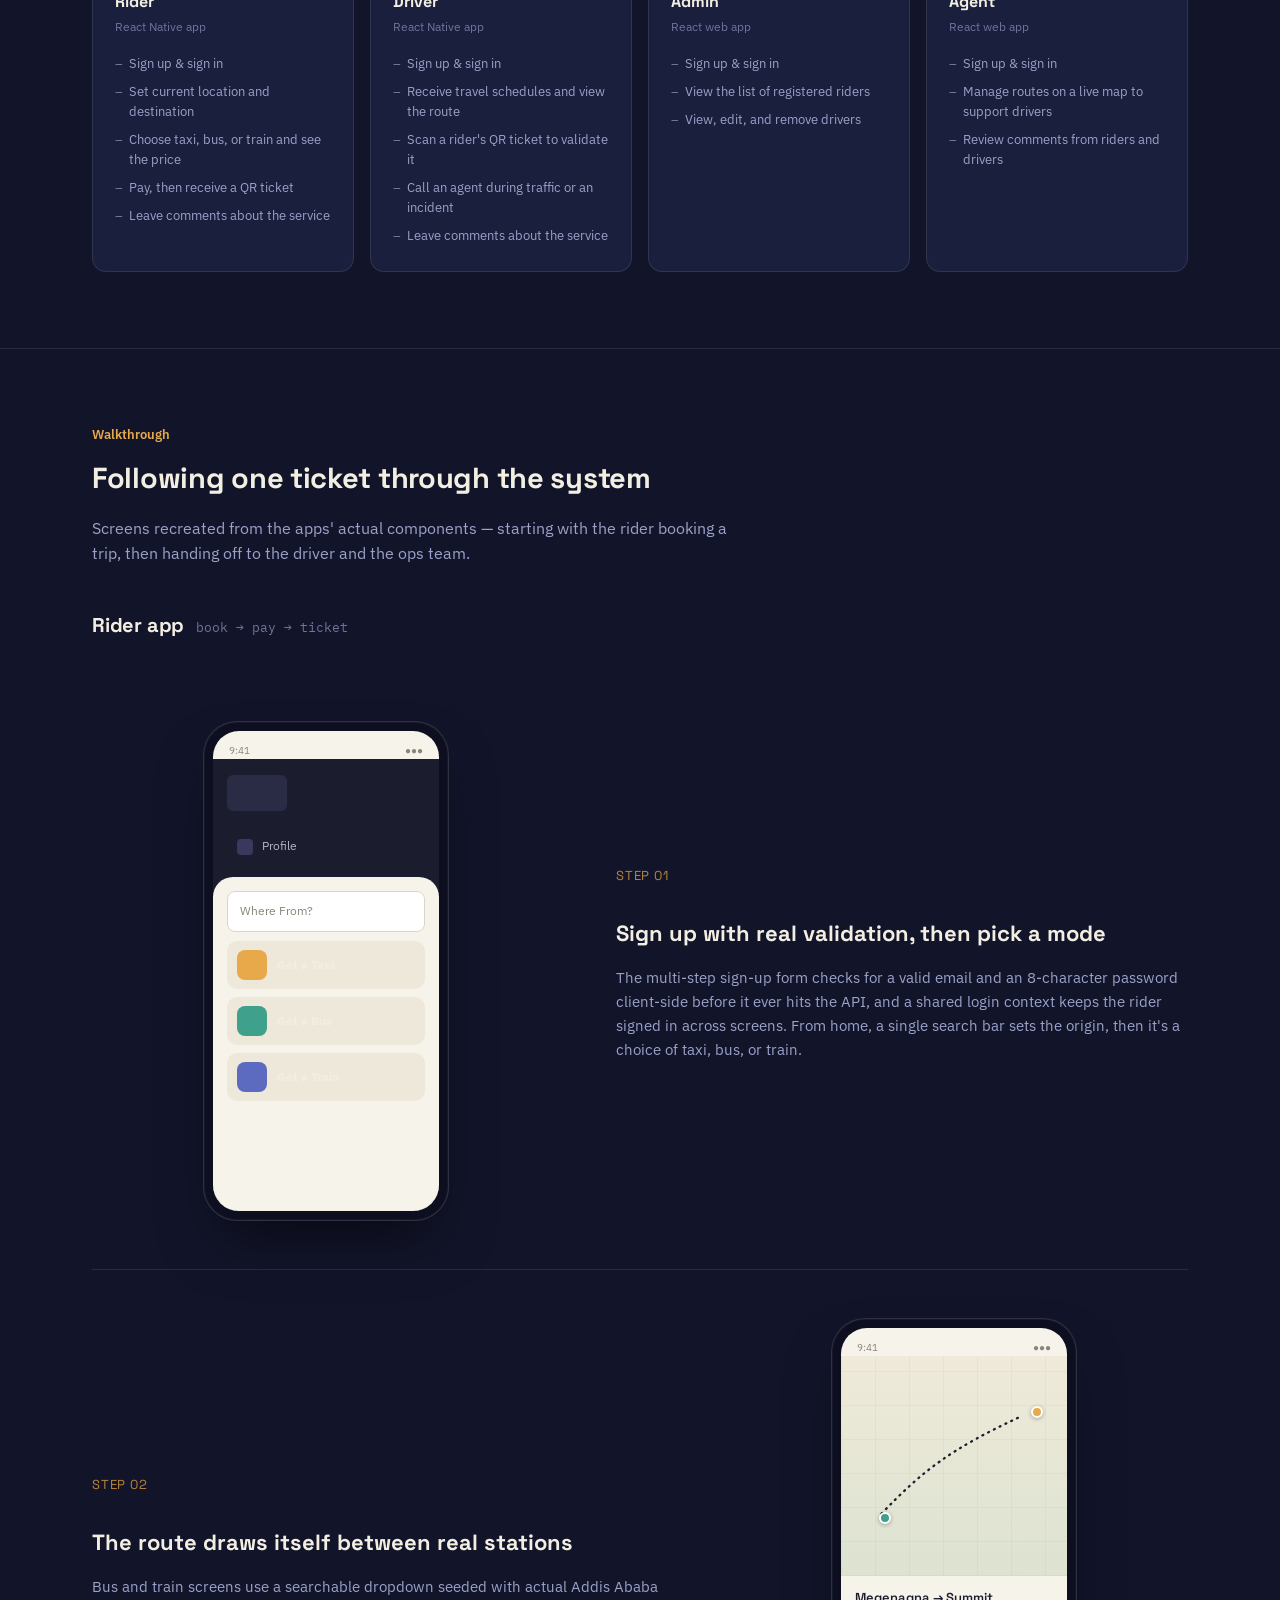
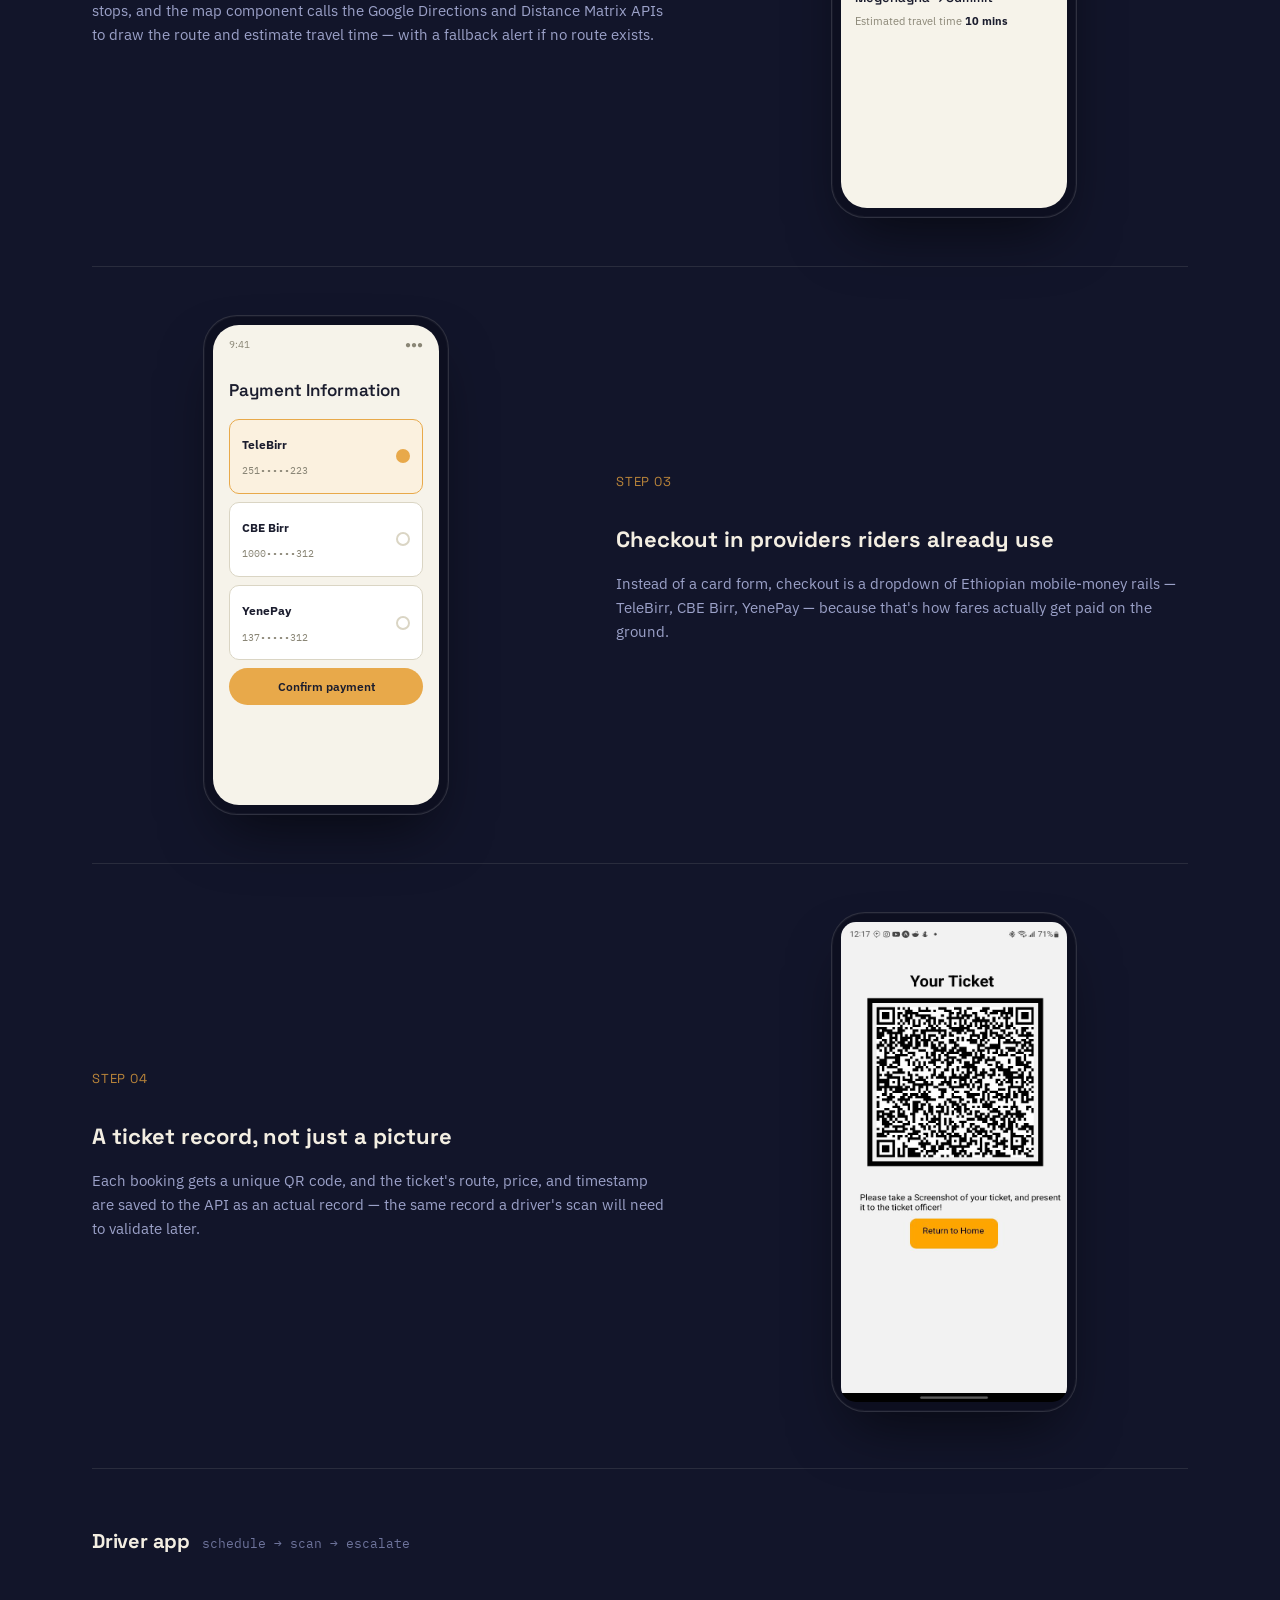
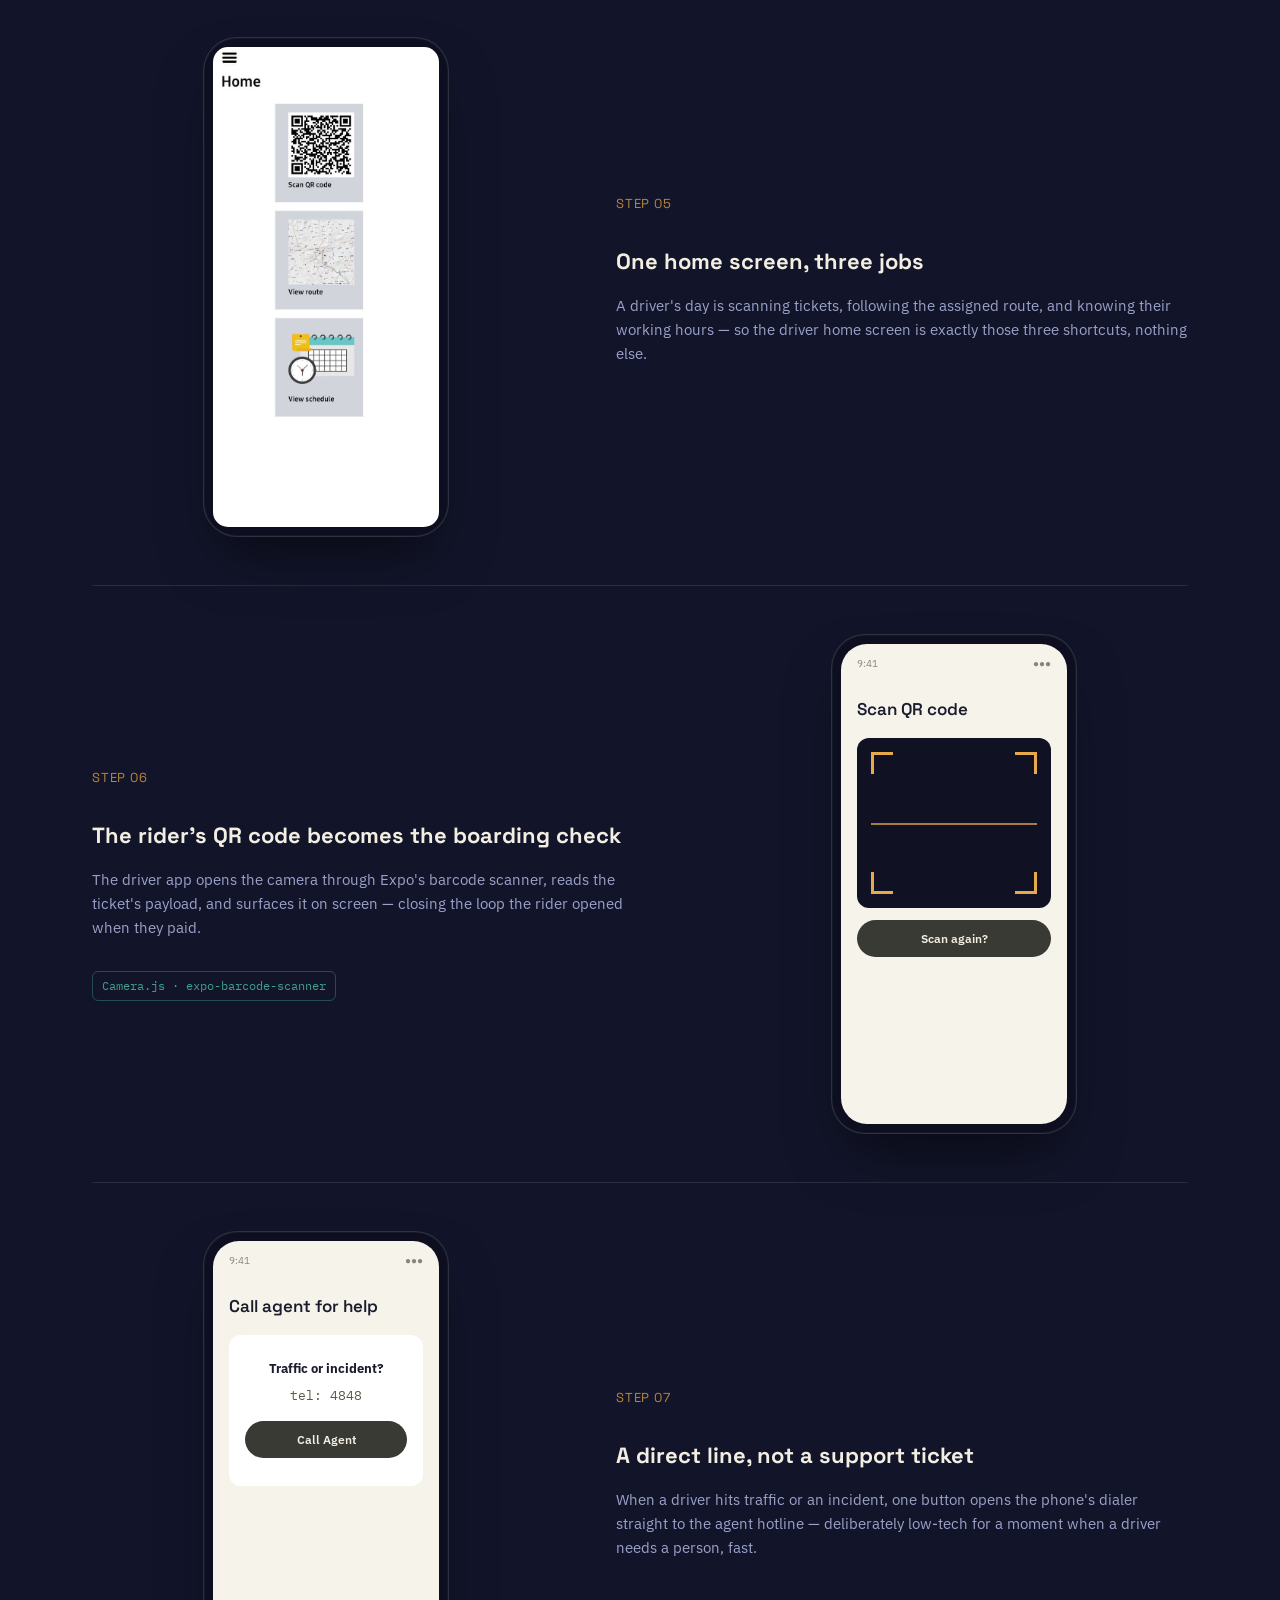
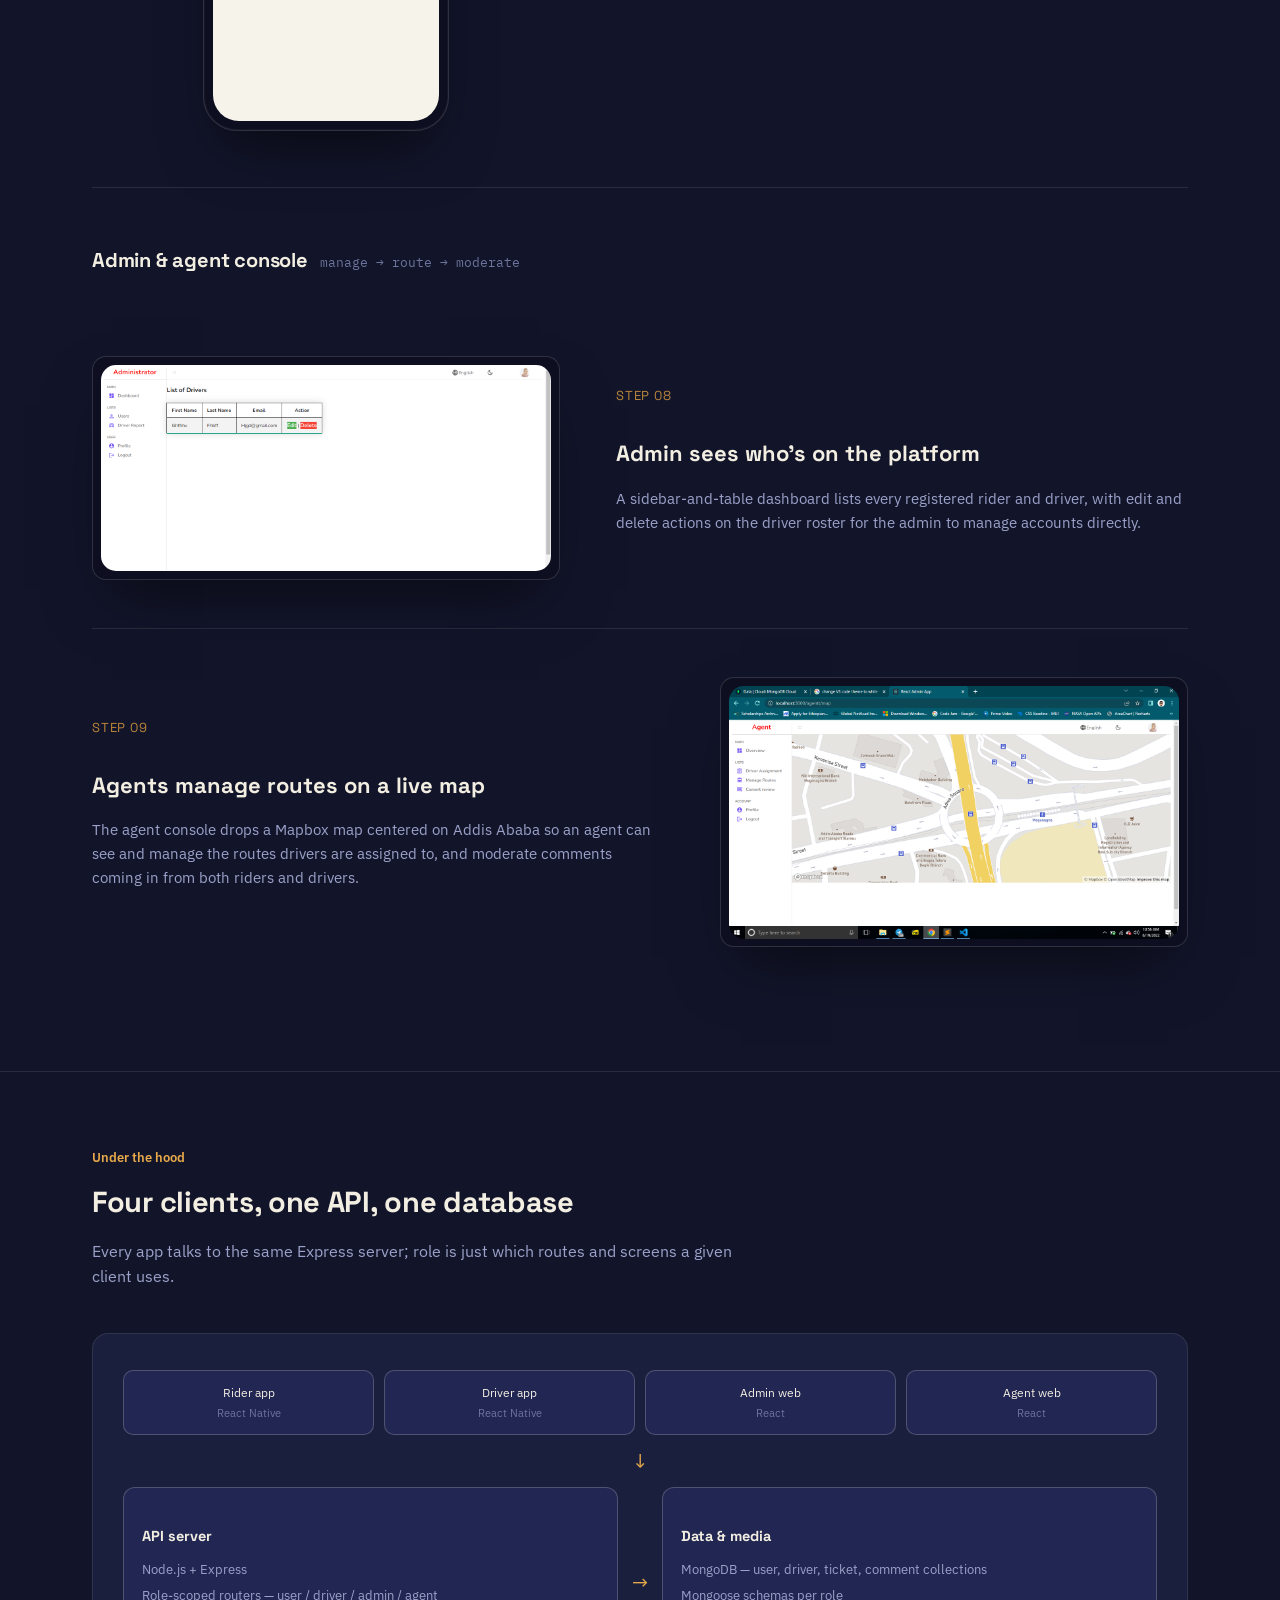
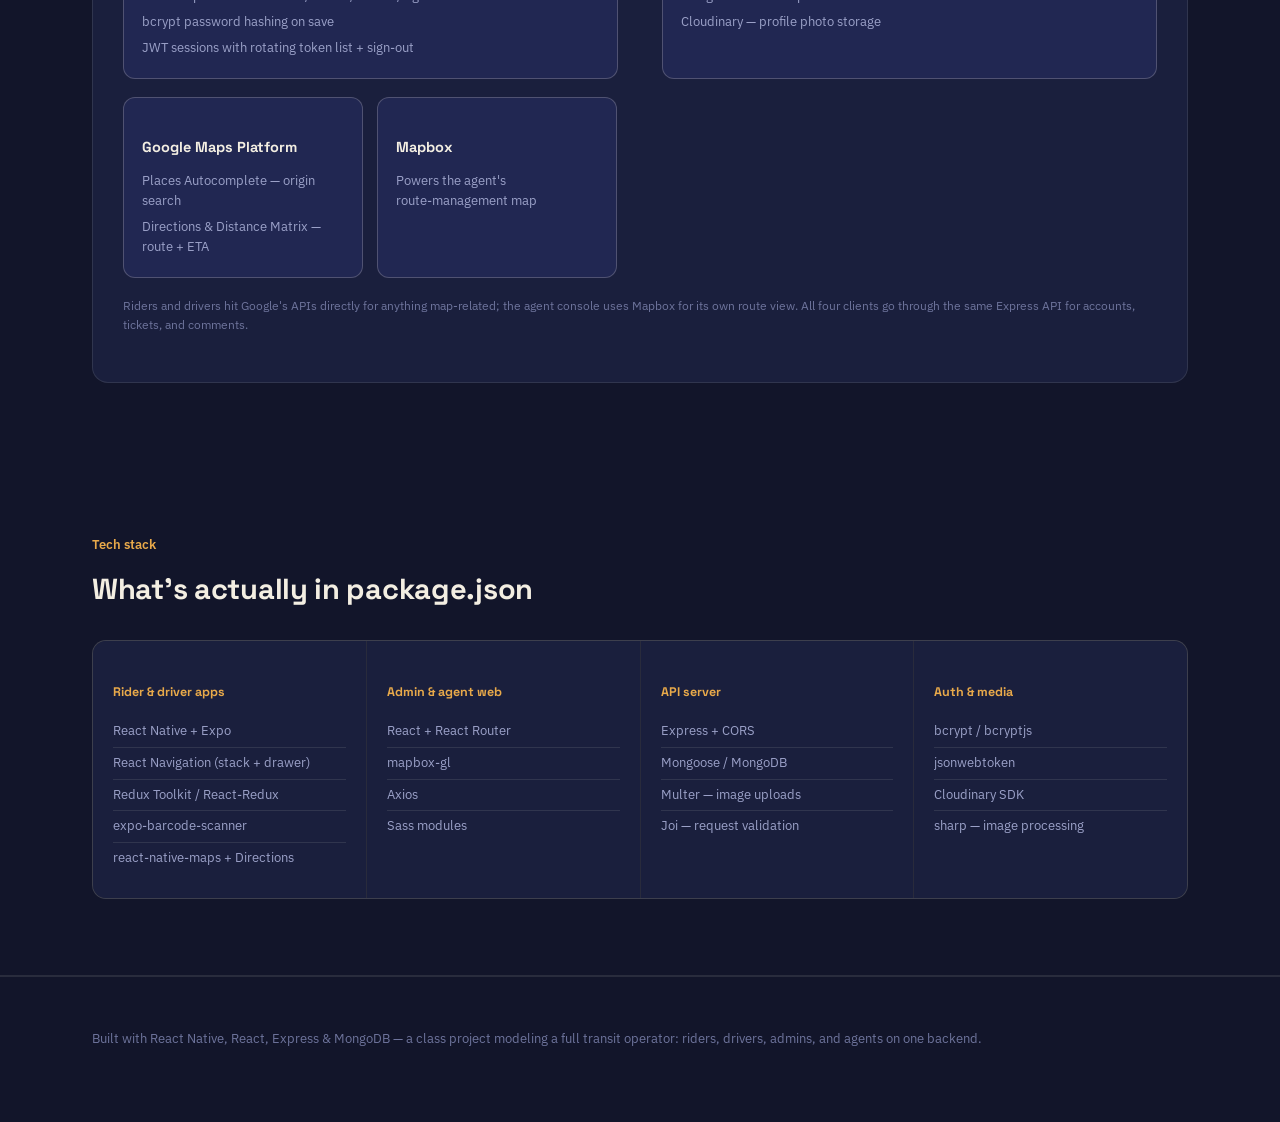
==== commit f29c6609: "Comment out notch div in first phone section Commented out the notch div in the phone section." ====
--- a/Online-Public-Transport-Booking.html
+++ b/Online-Public-Transport-Booking.html
@@ -262,7 +262,7 @@
       </div>
     </div>
     <div class="phone">
-      <div class="notch"></div>
+      <!-- <div class="notch"></div> -->
       <div class="screen">
         <div class="status"><span>9:41</span><span>●●●</span></div>
         <div class="sc-pad">
